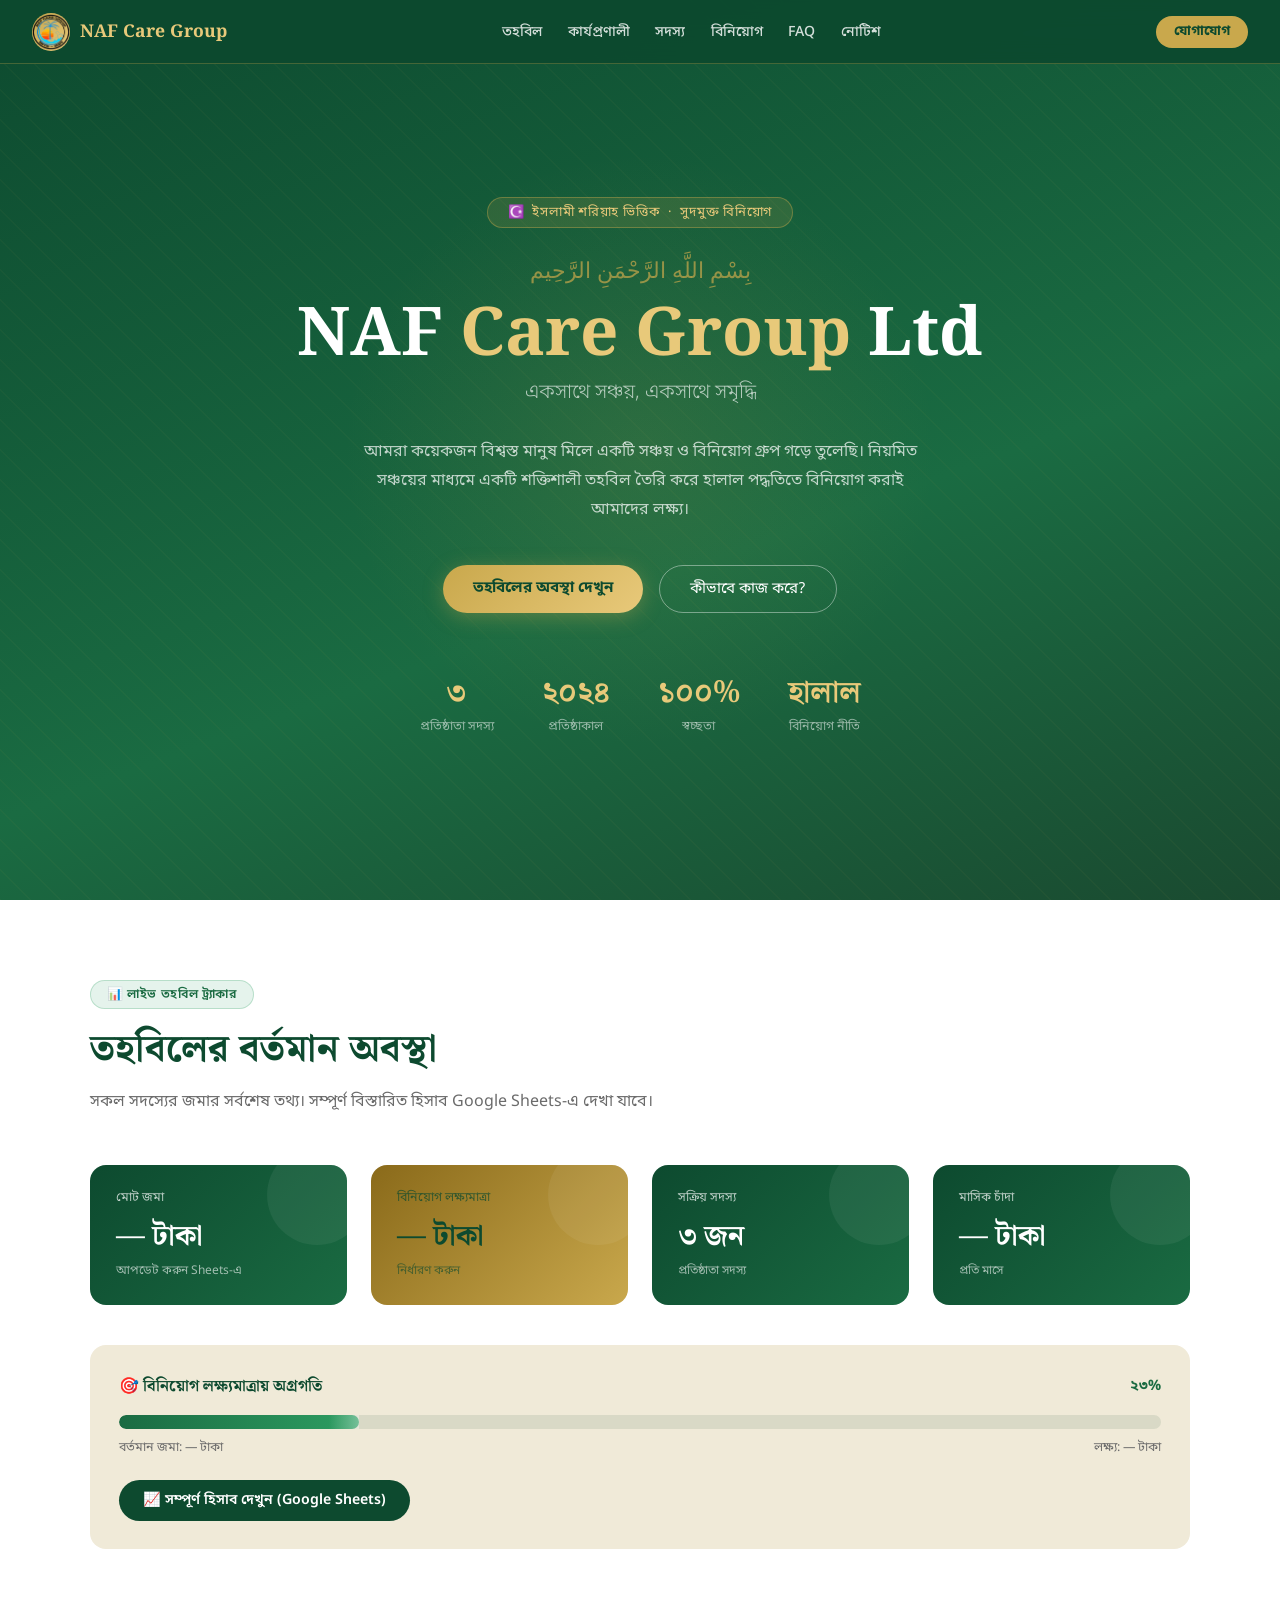
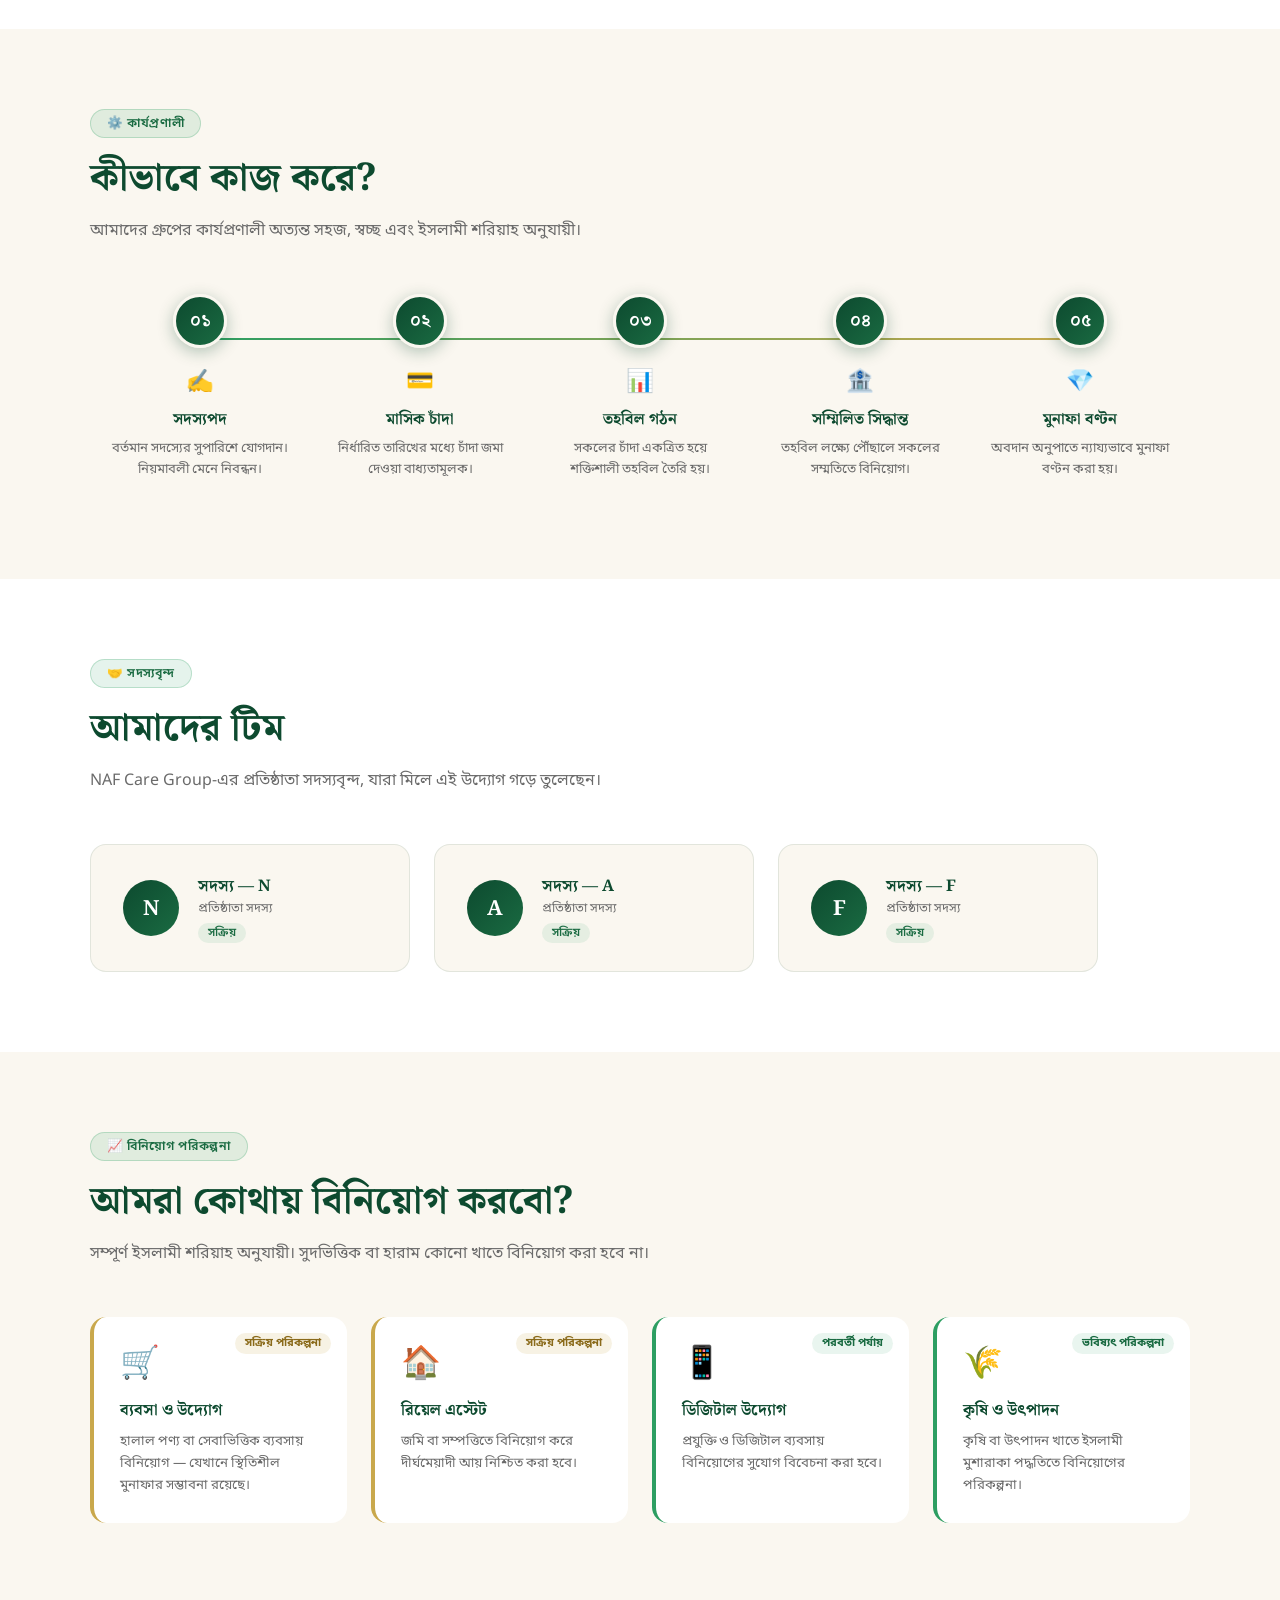
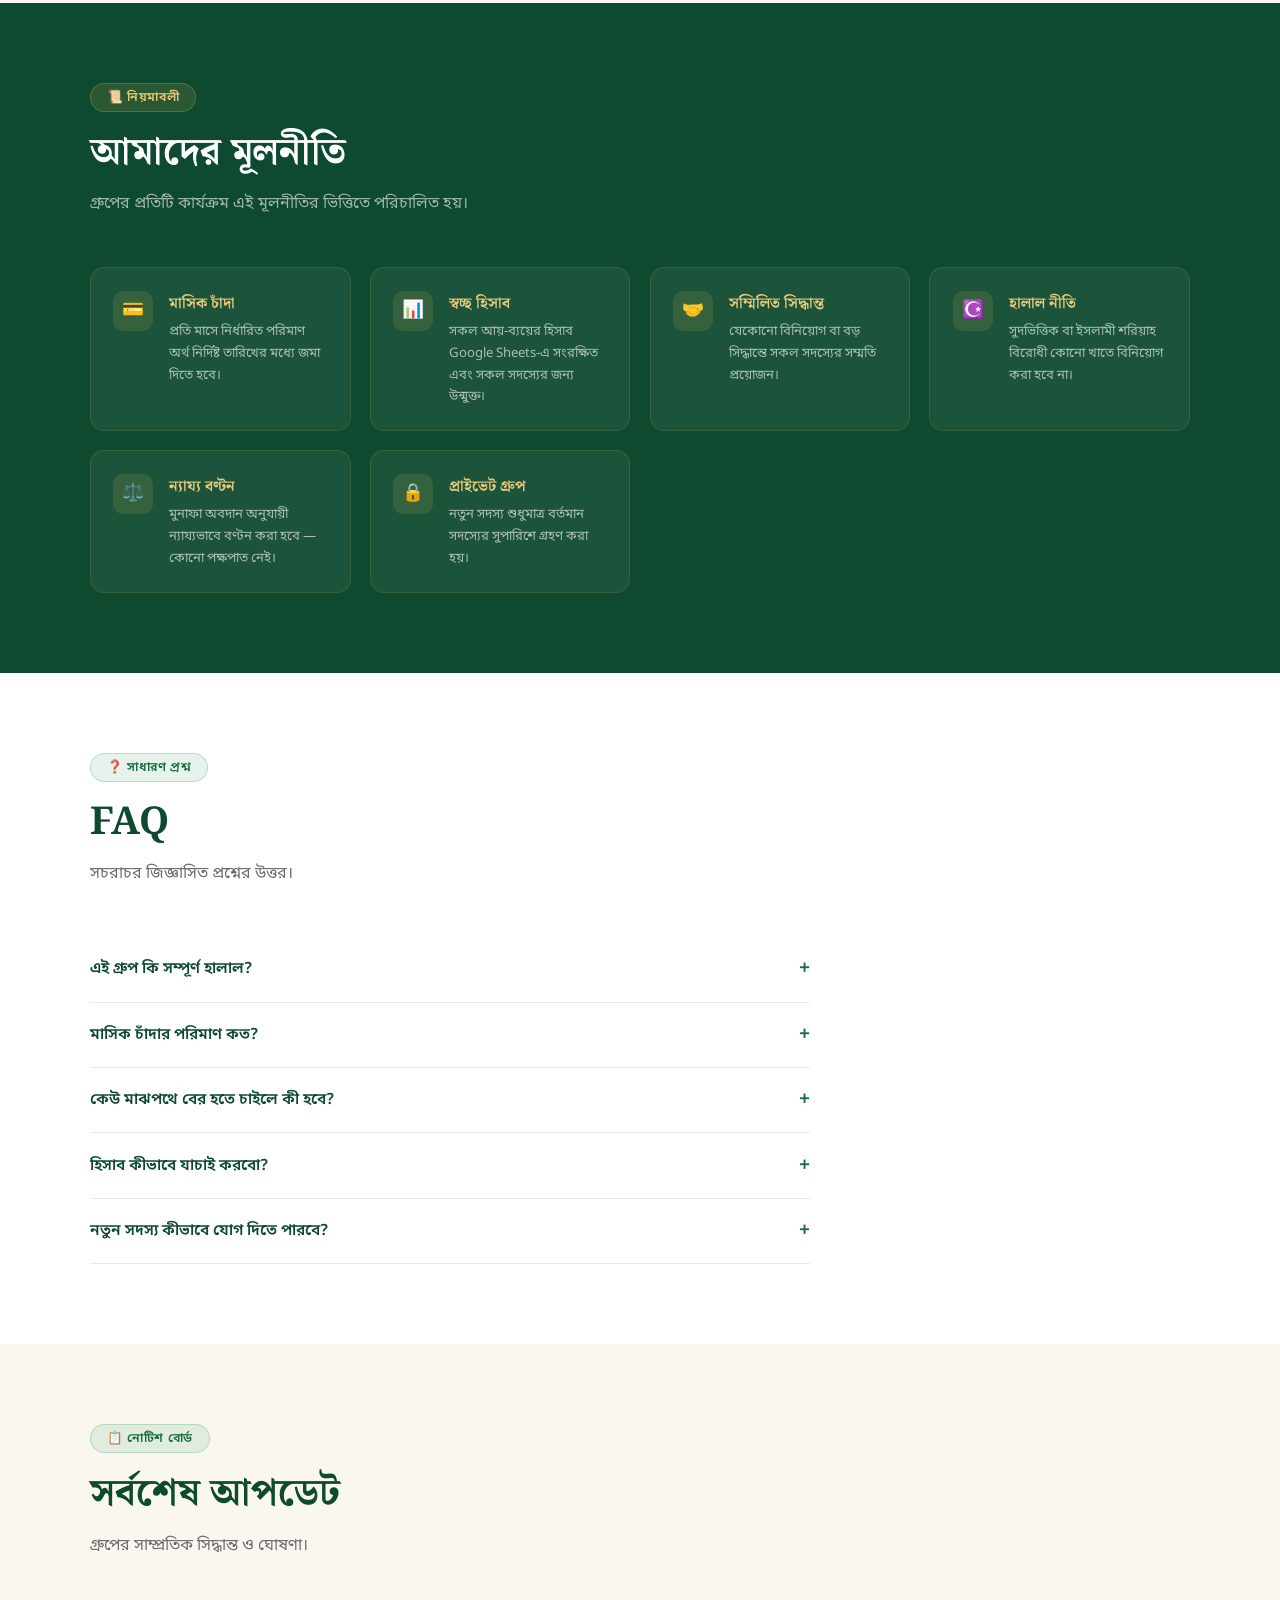
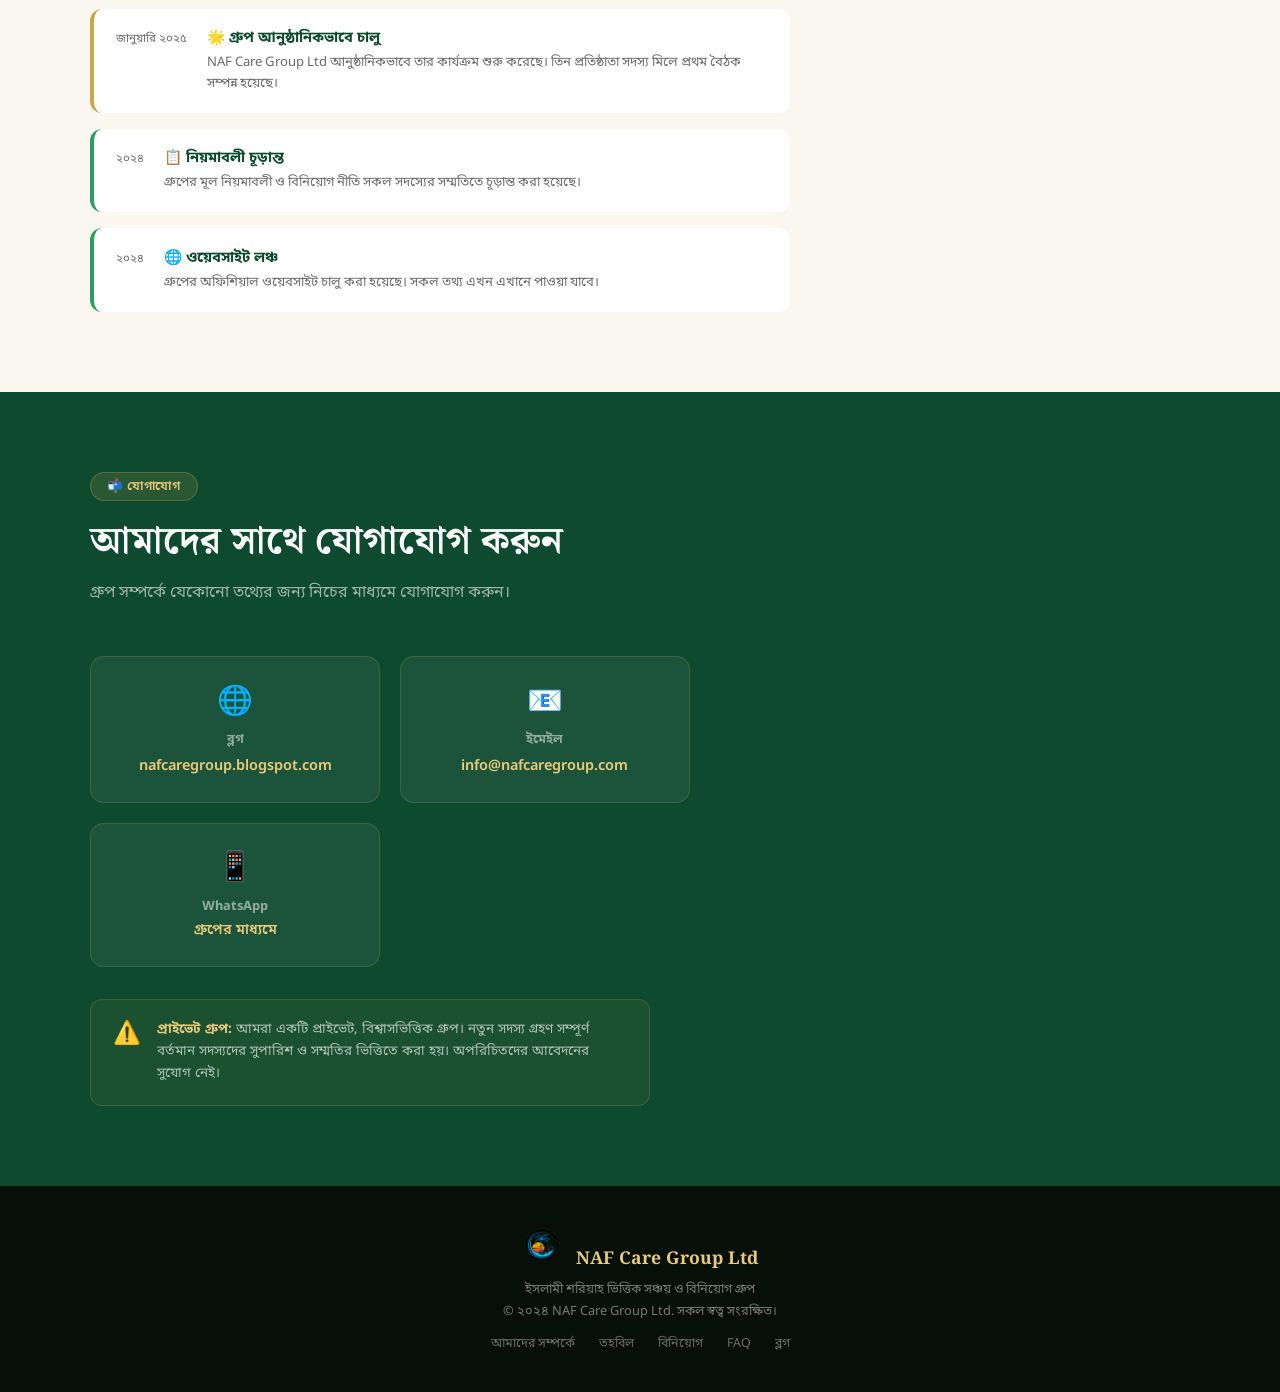
==== index.html @ bf8f4141 "Update index.html" ====
<!DOCTYPE html>
<html lang="bn">
<head>
  <!-- Favicon -->
  <link rel="icon" type="image/png" href="https://nafcare.github.io/nafcare.png">
  <link rel="shortcut icon" href="https://nafcare.github.io/nafcare.png">

  <meta charset="UTF-8" />
  <meta name="viewport" content="width=device-width, initial-scale=1.0"/>
  <title>NAF Care Group Ltd</title>
  <link rel="preconnect" href="https://fonts.googleapis.com">
  <link href="https://fonts.googleapis.com/css2?family=Noto+Serif+Bengali:wght@400;600;700&family=Noto+Sans+Bengali:wght@300;400;500;600&family=Playfair+Display:wght@700;900&display=swap" rel="stylesheet">
  <style>
    :root {
      --green-dark:  #0d4a2f;
      --green-mid:   #1a6b42;
      --green-light: #2d9e62;
      --gold:        #c9a84c;
      --gold-light:  #e8c97a;
      --cream:       #faf7f0;
      --cream-dark:  #f0ead8;
      --text-dark:   #1a1a1a;
      --text-mid:    #3a3a3a;
      --text-soft:   #6b6b6b;
      --white:       #ffffff;
    }

    *, *::before, *::after { box-sizing: border-box; margin: 0; padding: 0; }

    html { scroll-behavior: smooth; }

    body {
      font-family: 'Noto Sans Bengali', sans-serif;
      background: var(--cream);
      color: var(--text-dark);
      overflow-x: hidden;
    }

    /* ── NAV ── */
    nav {
      position: fixed; top: 0; left: 0; right: 0; z-index: 100;
      background: rgba(13, 74, 47, 0.97);
      backdrop-filter: blur(12px);
      border-bottom: 1px solid rgba(201,168,76,0.3);
      padding: 0 2rem;
      display: flex; align-items: center; justify-content: space-between;
      height: 64px;
    }
    .nav-brand {
      display: flex; align-items: center; gap: 10px;
      color: var(--gold-light);
      font-family: 'Noto Serif Bengali', serif;
      font-size: 1.1rem; font-weight: 700;
      text-decoration: none;
    }
    .nav-logo-circle {
      width: 38px; height: 38px; border-radius: 50%;
      background: linear-gradient(135deg, var(--gold), var(--gold-light));
      display: flex; align-items: center; justify-content: center;
      font-size: 1.1rem; color: var(--green-dark); font-weight: 900;
      flex-shrink: 0;
    }
    .nav-links { display: flex; gap: 1.6rem; list-style: none; }
    .nav-links a {
      color: rgba(255,255,255,0.82); text-decoration: none;
      font-size: 0.88rem; font-weight: 500;
      transition: color .2s;
    }
    .nav-links a:hover { color: var(--gold-light); }
    .nav-btn {
      background: var(--gold); color: var(--green-dark);
      padding: 7px 18px; border-radius: 20px;
      font-size: 0.85rem; font-weight: 700;
      text-decoration: none; transition: background .2s;
    }
    .nav-btn:hover { background: var(--gold-light); }
    .hamburger { display: none; flex-direction: column; gap: 5px; cursor: pointer; }
    .hamburger span { display: block; width: 24px; height: 2px; background: var(--gold-light); border-radius: 2px; }

    /* ── HERO ── */
    .hero {
      min-height: 100vh;
      background: linear-gradient(160deg, var(--green-dark) 0%, var(--green-mid) 60%, #1a4a30 100%);
      display: flex; align-items: center; justify-content: center;
      position: relative; overflow: hidden;
      padding: 5rem 2rem 3rem;
    }
    .hero-pattern {
      position: absolute; inset: 0; opacity: 0.04;
      background-image: repeating-linear-gradient(45deg, var(--gold) 0, var(--gold) 1px, transparent 0, transparent 50%);
      background-size: 30px 30px;
    }
    .hero-glow {
      position: absolute; width: 600px; height: 600px; border-radius: 50%;
      background: radial-gradient(circle, rgba(201,168,76,0.12) 0%, transparent 70%);
      top: 50%; left: 50%; transform: translate(-50%, -50%);
    }
    .hero-inner {
      position: relative; text-align: center; max-width: 740px;
    }
    .hero-badge {
      display: inline-block;
      background: rgba(201,168,76,0.15); border: 1px solid rgba(201,168,76,0.4);
      color: var(--gold-light); padding: 6px 20px; border-radius: 30px;
      font-size: 0.82rem; letter-spacing: 0.06em; margin-bottom: 1.6rem;
    }
    .hero-arabic {
      font-family: 'Noto Serif Bengali', serif;
      font-size: clamp(1rem, 3vw, 1.4rem);
      color: rgba(201,168,76,0.7);
      margin-bottom: 0.5rem; direction: rtl;
    }
    .hero-title {
      font-family: 'Noto Serif Bengali', serif;
      font-size: clamp(2.6rem, 7vw, 4.2rem);
      font-weight: 700; line-height: 1.15;
      color: var(--white); margin-bottom: 0.4rem;
    }
    .hero-title span { color: var(--gold-light); }
    .hero-subtitle {
      font-size: clamp(1rem, 2.5vw, 1.25rem);
      color: rgba(255,255,255,0.65); margin-bottom: 2rem;
      font-weight: 300;
    }
    .hero-desc {
      font-size: 1rem; color: rgba(255,255,255,0.72);
      line-height: 1.8; margin-bottom: 2.5rem; max-width: 580px; margin-left: auto; margin-right: auto;
    }
    .hero-btns { display: flex; gap: 1rem; justify-content: center; flex-wrap: wrap; }
    .btn-primary {
      background: linear-gradient(135deg, var(--gold), var(--gold-light));
      color: var(--green-dark); padding: 13px 30px;
      border-radius: 40px; font-size: 0.95rem; font-weight: 700;
      text-decoration: none; transition: transform .2s, box-shadow .2s;
      box-shadow: 0 4px 20px rgba(201,168,76,0.35);
    }
    .btn-primary:hover { transform: translateY(-2px); box-shadow: 0 8px 28px rgba(201,168,76,0.45); }
    .btn-outline {
      border: 1.5px solid rgba(255,255,255,0.4); color: var(--white);
      padding: 13px 30px; border-radius: 40px; font-size: 0.95rem;
      text-decoration: none; transition: border-color .2s, background .2s;
    }
    .btn-outline:hover { border-color: var(--gold-light); background: rgba(201,168,76,0.1); }

    /* Stats row */
    .hero-stats {
      display: flex; justify-content: center; gap: 3rem;
      margin-top: 3.5rem; flex-wrap: wrap;
    }
    .stat { text-align: center; }
    .stat-num {
      font-family: 'Noto Serif Bengali', serif;
      font-size: 1.9rem; font-weight: 700; color: var(--gold-light);
    }
    .stat-label { font-size: 0.78rem; color: rgba(255,255,255,0.55); margin-top: 2px; }

    /* ── SECTIONS ── */
    section { padding: 5rem 2rem; }
    .section-inner { max-width: 1100px; margin: 0 auto; }
    .section-tag {
      display: inline-block; background: rgba(45,158,98,0.12);
      color: var(--green-mid); border: 1px solid rgba(45,158,98,0.25);
      padding: 5px 16px; border-radius: 20px;
      font-size: 0.78rem; font-weight: 600; letter-spacing: 0.05em;
      margin-bottom: 1rem;
    }
    .section-title {
      font-family: 'Noto Serif Bengali', serif;
      font-size: clamp(1.7rem, 4vw, 2.4rem); font-weight: 700;
      color: var(--green-dark); line-height: 1.3; margin-bottom: 0.8rem;
    }
    .section-desc { color: var(--text-soft); line-height: 1.8; max-width: 600px; margin-bottom: 3rem; }

    /* ── FUND DASHBOARD ── */
    #dashboard { background: var(--white); }
    .dash-grid { display: grid; grid-template-columns: repeat(auto-fit, minmax(200px, 1fr)); gap: 1.5rem; margin-bottom: 2.5rem; }
    .dash-card {
      background: linear-gradient(135deg, var(--green-dark), var(--green-mid));
      border-radius: 16px; padding: 1.6rem;
      color: var(--white); position: relative; overflow: hidden;
    }
    .dash-card::after {
      content: ''; position: absolute; right: -20px; top: -20px;
      width: 100px; height: 100px; border-radius: 50%;
      background: rgba(255,255,255,0.06);
    }
    .dash-card.gold-card {
      background: linear-gradient(135deg, #8a6a1a, var(--gold));
      color: var(--green-dark);
    }
    .dash-card-label { font-size: 0.78rem; opacity: 0.72; margin-bottom: 0.5rem; }
    .dash-card-value { font-family: 'Noto Serif Bengali', serif; font-size: 1.8rem; font-weight: 700; }
    .dash-card-sub { font-size: 0.75rem; opacity: 0.6; margin-top: 4px; }

    /* Progress bar */
    .progress-section {
      background: var(--cream-dark); border-radius: 16px; padding: 1.8rem;
    }
    .progress-header { display: flex; justify-content: space-between; align-items: center; margin-bottom: 1rem; }
    .progress-title { font-family: 'Noto Serif Bengali', serif; font-size: 1rem; font-weight: 700; color: var(--green-dark); }
    .progress-pct { font-size: 0.9rem; font-weight: 700; color: var(--green-mid); }
    .progress-bar-bg { height: 14px; background: rgba(13,74,47,0.1); border-radius: 8px; overflow: hidden; }
    .progress-bar-fill {
      height: 100%; width: 23%;
      background: linear-gradient(90deg, var(--green-mid), var(--green-light));
      border-radius: 8px; position: relative;
      transition: width 1.5s ease;
    }
    .progress-bar-fill::after {
      content: ''; position: absolute; top: 0; right: 0;
      width: 30px; height: 100%;
      background: linear-gradient(90deg, transparent, rgba(255,255,255,0.35));
      animation: shimmer 2s infinite;
    }
    @keyframes shimmer { 0%,100%{opacity:0} 50%{opacity:1} }
    .progress-meta { display: flex; justify-content: space-between; margin-top: 0.7rem; font-size: 0.78rem; color: var(--text-soft); }
    .sheets-link {
      display: inline-flex; align-items: center; gap: 8px;
      margin-top: 1.5rem;
      background: var(--green-dark); color: var(--white);
      padding: 11px 24px; border-radius: 30px; text-decoration: none;
      font-size: 0.88rem; font-weight: 600;
      transition: background .2s;
    }
    .sheets-link:hover { background: var(--green-mid); }

    /* ── HOW IT WORKS ── */
    #how { background: var(--cream); }
    .steps { display: grid; grid-template-columns: repeat(auto-fit, minmax(200px, 1fr)); gap: 0; position: relative; }
    .steps::before {
      content: ''; position: absolute;
      top: 44px; left: 10%; right: 10%; height: 2px;
      background: linear-gradient(90deg, var(--green-light), var(--gold));
      z-index: 0;
    }
    .step {
      position: relative; z-index: 1;
      text-align: center; padding: 0 1.2rem 1.2rem;
    }
    .step-num {
      width: 54px; height: 54px; border-radius: 50%;
      background: linear-gradient(135deg, var(--green-dark), var(--green-mid));
      color: var(--white); font-family: 'Noto Serif Bengali', serif;
      font-size: 1.1rem; font-weight: 700;
      display: flex; align-items: center; justify-content: center;
      margin: 0 auto 1.2rem; border: 3px solid var(--cream);
      box-shadow: 0 4px 16px rgba(13,74,47,0.3);
    }
    .step-icon { font-size: 1.4rem; margin-bottom: 0.6rem; }
    .step h4 { font-family: 'Noto Serif Bengali', serif; font-size: 0.98rem; font-weight: 700; color: var(--green-dark); margin-bottom: 0.4rem; }
    .step p { font-size: 0.82rem; color: var(--text-soft); line-height: 1.6; }

    /* ── MEMBERS ── */
    #members { background: var(--white); }
    .members-grid { display: flex; gap: 1.5rem; flex-wrap: wrap; }
    .member-card {
      background: var(--cream); border: 1px solid rgba(13,74,47,0.1);
      border-radius: 16px; padding: 1.8rem 2rem;
      display: flex; align-items: center; gap: 1.2rem;
      flex: 1 1 240px; max-width: 320px;
      transition: box-shadow .2s, transform .2s;
    }
    .member-card:hover { box-shadow: 0 8px 24px rgba(13,74,47,0.1); transform: translateY(-3px); }
    .member-avatar {
      width: 56px; height: 56px; border-radius: 50%;
      background: linear-gradient(135deg, var(--green-dark), var(--green-mid));
      color: var(--white); font-family: 'Noto Serif Bengali', serif;
      font-size: 1.3rem; font-weight: 700;
      display: flex; align-items: center; justify-content: center;
      flex-shrink: 0;
    }
    .member-info h4 { font-family: 'Noto Serif Bengali', serif; font-size: 1rem; font-weight: 700; color: var(--green-dark); }
    .member-role { font-size: 0.78rem; color: var(--text-soft); margin-top: 2px; }
    .member-badge {
      display: inline-block; margin-top: 6px;
      background: rgba(45,158,98,0.1); color: var(--green-mid);
      padding: 2px 10px; border-radius: 12px; font-size: 0.72rem; font-weight: 600;
    }

    /* ── INVESTMENT ── */
    #investment { background: var(--cream); }
    .inv-grid { display: grid; grid-template-columns: repeat(auto-fit, minmax(240px, 1fr)); gap: 1.5rem; }
    .inv-card {
      background: var(--white); border-radius: 16px;
      border-left: 4px solid var(--green-light);
      padding: 1.6rem; position: relative; overflow: hidden;
      transition: transform .2s, box-shadow .2s;
    }
    .inv-card:hover { transform: translateY(-4px); box-shadow: 0 10px 30px rgba(13,74,47,0.12); }
    .inv-card.active { border-left-color: var(--gold); }
    .inv-status {
      position: absolute; top: 1rem; right: 1rem;
      font-size: 0.7rem; font-weight: 700; padding: 3px 10px; border-radius: 12px;
    }
    .status-active { background: rgba(201,168,76,0.15); color: #8a6a1a; }
    .status-planned { background: rgba(45,158,98,0.1); color: var(--green-mid); }
    .inv-icon { font-size: 2rem; margin-bottom: 0.8rem; }
    .inv-card h4 { font-family: 'Noto Serif Bengali', serif; font-size: 1rem; font-weight: 700; color: var(--green-dark); margin-bottom: 0.5rem; }
    .inv-card p { font-size: 0.83rem; color: var(--text-soft); line-height: 1.65; }

    /* ── RULES ── */
    #rules { background: var(--green-dark); }
    #rules .section-tag { background: rgba(201,168,76,0.15); color: var(--gold-light); border-color: rgba(201,168,76,0.3); }
    #rules .section-title { color: var(--white); }
    #rules .section-desc { color: rgba(255,255,255,0.6); }
    .rules-grid { display: grid; grid-template-columns: repeat(auto-fit, minmax(260px, 1fr)); gap: 1.2rem; }
    .rule-card {
      background: rgba(255,255,255,0.06); border: 1px solid rgba(201,168,76,0.15);
      border-radius: 14px; padding: 1.4rem;
      display: flex; gap: 1rem; align-items: flex-start;
    }
    .rule-icon {
      width: 40px; height: 40px; border-radius: 10px; flex-shrink: 0;
      background: rgba(201,168,76,0.15);
      display: flex; align-items: center; justify-content: center; font-size: 1.1rem;
    }
    .rule-card h4 { font-family: 'Noto Serif Bengali', serif; font-size: 0.95rem; font-weight: 700; color: var(--gold-light); margin-bottom: 0.35rem; }
    .rule-card p { font-size: 0.82rem; color: rgba(255,255,255,0.62); line-height: 1.65; }

    /* ── FAQ ── */
    #faq { background: var(--white); }
    .faq-list { max-width: 720px; }
    .faq-item { border-bottom: 1px solid rgba(13,74,47,0.1); }
    .faq-q {
      width: 100%; text-align: left; background: none; border: none;
      padding: 1.2rem 0; cursor: pointer;
      display: flex; justify-content: space-between; align-items: center;
      font-family: 'Noto Sans Bengali', sans-serif;
      font-size: 0.97rem; font-weight: 600; color: var(--green-dark);
    }
    .faq-q span { font-size: 1.2rem; color: var(--green-mid); transition: transform .3s; }
    .faq-q.open span { transform: rotate(45deg); }
    .faq-a { max-height: 0; overflow: hidden; transition: max-height .35s ease; }
    .faq-a p { padding-bottom: 1.2rem; font-size: 0.88rem; color: var(--text-soft); line-height: 1.75; }

    /* ── NOTICE BOARD ── */
    #notice { background: var(--cream); }
    .notice-list { display: flex; flex-direction: column; gap: 1rem; max-width: 700px; }
    .notice-item {
      background: var(--white); border-radius: 12px;
      border-left: 4px solid var(--green-light);
      padding: 1.2rem 1.4rem;
      display: flex; gap: 1.2rem; align-items: flex-start;
    }
    .notice-item.important { border-left-color: var(--gold); }
    .notice-date { font-size: 0.72rem; color: var(--text-soft); white-space: nowrap; padding-top: 3px; }
    .notice-content h4 { font-size: 0.92rem; font-weight: 700; color: var(--green-dark); margin-bottom: 0.25rem; }
    .notice-content p { font-size: 0.82rem; color: var(--text-soft); line-height: 1.6; }

    /* ── CONTACT ── */
    #contact { background: var(--green-dark); }
    #contact .section-tag { background: rgba(201,168,76,0.15); color: var(--gold-light); border-color: rgba(201,168,76,0.3); }
    #contact .section-title { color: var(--white); }
    #contact .section-desc { color: rgba(255,255,255,0.6); }
    .contact-grid { display: grid; grid-template-columns: repeat(auto-fit, minmax(200px, 1fr)); gap: 1.2rem; max-width: 600px; }
    .contact-card {
      background: rgba(255,255,255,0.06); border: 1px solid rgba(201,168,76,0.2);
      border-radius: 14px; padding: 1.6rem; text-align: center;
    }
    .contact-card-icon { font-size: 1.8rem; margin-bottom: 0.6rem; }
    .contact-card h4 { font-size: 0.8rem; color: rgba(255,255,255,0.5); margin-bottom: 0.4rem; }
    .contact-card a, .contact-card p {
      font-size: 0.9rem; font-weight: 600; color: var(--gold-light);
      text-decoration: none;
    }
    .contact-card a:hover { text-decoration: underline; }
    .private-note {
      margin-top: 2rem; display: flex; align-items: flex-start; gap: 1rem;
      background: rgba(201,168,76,0.08); border: 1px solid rgba(201,168,76,0.2);
      border-radius: 12px; padding: 1.2rem 1.4rem; max-width: 560px;
    }
    .private-note p { font-size: 0.84rem; color: rgba(255,255,255,0.65); line-height: 1.65; }
    .private-note strong { color: var(--gold-light); }

    /* ── FOOTER ── */
    footer {
      background: #070f09; color: rgba(255,255,255,0.45);
      padding: 2.5rem 2rem; text-align: center;
    }
    .footer-logo {
      font-family: 'Noto Serif Bengali', serif;
      font-size: 1.1rem; font-weight: 700; color: var(--gold-light);
      margin-bottom: 0.5rem;
    }
    footer p { font-size: 0.8rem; margin-bottom: 0.3rem; }
    .footer-links { display: flex; justify-content: center; gap: 1.5rem; flex-wrap: wrap; margin-top: 1rem; }
    .footer-links a { color: rgba(255,255,255,0.4); text-decoration: none; font-size: 0.78rem; transition: color .2s; }
    .footer-links a:hover { color: var(--gold-light); }

    /* ── MOBILE ── */
    @media (max-width: 768px) {
      .nav-links, .nav-btn { display: none; }
      .hamburger { display: flex; }
      .steps::before { display: none; }
      .steps { gap: 1rem; }
      .hero-stats { gap: 1.5rem; }
    }
    @media (max-width: 500px) {
      .hero-title { font-size: 2.2rem; }
      .dash-grid { grid-template-columns: 1fr 1fr; }
    }

    /* Scroll animations */
    .reveal { opacity: 0; transform: translateY(24px); transition: opacity .6s ease, transform .6s ease; }
    .reveal.visible { opacity: 1; transform: none; }
  </style>
</head>
<body>

<!-- NAV -->
<nav>
  <a href="#" class="nav-brand">
    <div class="nav-logo-circle"><img src="https://nafcare.github.io/nafcare.png" width="38px" height="38px"></div>
    NAF Care Group
  </a>
  <ul class="nav-links">
    <li><a href="#dashboard">তহবিল</a></li>
    <li><a href="#how">কার্যপ্রণালী</a></li>
    <li><a href="#members">সদস্য</a></li>
    <li><a href="#investment">বিনিয়োগ</a></li>
    <li><a href="#faq">FAQ</a></li>
    <li><a href="#notice">নোটিশ</a></li>
  </ul>
  <a href="#contact" class="nav-btn">যোগাযোগ</a>
  <div class="hamburger" onclick="toggleMenu()">
    <span></span><span></span><span></span>
  </div>
</nav>

<!-- HERO -->
<section class="hero">
  <div class="hero-pattern"></div>
  <div class="hero-glow"></div>
  <div class="hero-inner">
    <div class="hero-badge">☪️ &nbsp;ইসলামী শরিয়াহ ভিত্তিক &nbsp;·&nbsp; সুদমুক্ত বিনিয়োগ</div>
    <div class="hero-arabic">بِسْمِ اللَّهِ الرَّحْمَنِ الرَّحِيم</div>
    <h1 class="hero-title">NAF <span>Care Group</span> Ltd</h1>
    <p class="hero-subtitle">একসাথে সঞ্চয়, একসাথে সমৃদ্ধি</p>
    <p class="hero-desc">আমরা কয়েকজন বিশ্বস্ত মানুষ মিলে একটি সঞ্চয় ও বিনিয়োগ গ্রুপ গড়ে তুলেছি। নিয়মিত সঞ্চয়ের মাধ্যমে একটি শক্তিশালী তহবিল তৈরি করে হালাল পদ্ধতিতে বিনিয়োগ করাই আমাদের লক্ষ্য।</p>
    <div class="hero-btns">
      <a href="#dashboard" class="btn-primary">তহবিলের অবস্থা দেখুন</a>
      <a href="#how" class="btn-outline">কীভাবে কাজ করে?</a>
    </div>
    <div class="hero-stats">
      <div class="stat"><div class="stat-num">৩</div><div class="stat-label">প্রতিষ্ঠাতা সদস্য</div></div>
      <div class="stat"><div class="stat-num">২০২৪</div><div class="stat-label">প্রতিষ্ঠাকাল</div></div>
      <div class="stat"><div class="stat-num">১০০%</div><div class="stat-label">স্বচ্ছতা</div></div>
      <div class="stat"><div class="stat-num">হালাল</div><div class="stat-label">বিনিয়োগ নীতি</div></div>
    </div>
  </div>
</section>

<!-- DASHBOARD -->
<section id="dashboard">
  <div class="section-inner">
    <div class="reveal">
      <span class="section-tag">📊 লাইভ তহবিল ট্র্যাকার</span>
      <h2 class="section-title">তহবিলের বর্তমান অবস্থা</h2>
      <p class="section-desc">সকল সদস্যের জমার সর্বশেষ তথ্য। সম্পূর্ণ বিস্তারিত হিসাব Google Sheets-এ দেখা যাবে।</p>
    </div>
    <div class="dash-grid reveal">
      <div class="dash-card">
        <div class="dash-card-label">মোট জমা</div>
        <div class="dash-card-value">— টাকা</div>
        <div class="dash-card-sub">আপডেট করুন Sheets-এ</div>
      </div>
      <div class="dash-card gold-card">
        <div class="dash-card-label">বিনিয়োগ লক্ষ্যমাত্রা</div>
        <div class="dash-card-value">— টাকা</div>
        <div class="dash-card-sub">নির্ধারণ করুন</div>
      </div>
      <div class="dash-card">
        <div class="dash-card-label">সক্রিয় সদস্য</div>
        <div class="dash-card-value">৩ জন</div>
        <div class="dash-card-sub">প্রতিষ্ঠাতা সদস্য</div>
      </div>
      <div class="dash-card">
        <div class="dash-card-label">মাসিক চাঁদা</div>
        <div class="dash-card-value">— টাকা</div>
        <div class="dash-card-sub">প্রতি মাসে</div>
      </div>
    </div>
    <div class="progress-section reveal">
      <div class="progress-header">
        <span class="progress-title">🎯 বিনিয়োগ লক্ষ্যমাত্রায় অগ্রগতি</span>
        <span class="progress-pct">২৩%</span>
      </div>
      <div class="progress-bar-bg">
        <div class="progress-bar-fill" id="progressBar"></div>
      </div>
      <div class="progress-meta">
        <span>বর্তমান জমা: — টাকা</span>
        <span>লক্ষ্য: — টাকা</span>
      </div>
      <a href="https://docs.google.com/spreadsheets/d/16-Xz1LpS_CXWB3LGM-rXt3yiyfjl3ief3L2V2D6Mdtk/edit?usp=drivesdk" target="_blank" class="sheets-link">
        📈 সম্পূর্ণ হিসাব দেখুন (Google Sheets)
      </a>
    </div>
  </div>
</section>

<!-- HOW IT WORKS -->
<section id="how">
  <div class="section-inner">
    <div class="reveal">
      <span class="section-tag">⚙️ কার্যপ্রণালী</span>
      <h2 class="section-title">কীভাবে কাজ করে?</h2>
      <p class="section-desc">আমাদের গ্রুপের কার্যপ্রণালী অত্যন্ত সহজ, স্বচ্ছ এবং ইসলামী শরিয়াহ অনুযায়ী।</p>
    </div>
    <div class="steps reveal">
      <div class="step">
        <div class="step-num">০১</div>
        <div class="step-icon">✍️</div>
        <h4>সদস্যপদ</h4>
        <p>বর্তমান সদস্যের সুপারিশে যোগদান। নিয়মাবলী মেনে নিবন্ধন।</p>
      </div>
      <div class="step">
        <div class="step-num">০২</div>
        <div class="step-icon">💳</div>
        <h4>মাসিক চাঁদা</h4>
        <p>নির্ধারিত তারিখের মধ্যে চাঁদা জমা দেওয়া বাধ্যতামূলক।</p>
      </div>
      <div class="step">
        <div class="step-num">০৩</div>
        <div class="step-icon">📊</div>
        <h4>তহবিল গঠন</h4>
        <p>সকলের চাঁদা একত্রিত হয়ে শক্তিশালী তহবিল তৈরি হয়।</p>
      </div>
      <div class="step">
        <div class="step-num">০৪</div>
        <div class="step-icon">🏦</div>
        <h4>সম্মিলিত সিদ্ধান্ত</h4>
        <p>তহবিল লক্ষ্যে পৌঁছালে সকলের সম্মতিতে বিনিয়োগ।</p>
      </div>
      <div class="step">
        <div class="step-num">০৫</div>
        <div class="step-icon">💎</div>
        <h4>মুনাফা বণ্টন</h4>
        <p>অবদান অনুপাতে ন্যায্যভাবে মুনাফা বণ্টন করা হয়।</p>
      </div>
    </div>
  </div>
</section>

<!-- MEMBERS -->
<section id="members">
  <div class="section-inner">
    <div class="reveal">
      <span class="section-tag">🤝 সদস্যবৃন্দ</span>
      <h2 class="section-title">আমাদের টিম</h2>
      <p class="section-desc">NAF Care Group-এর প্রতিষ্ঠাতা সদস্যবৃন্দ, যারা মিলে এই উদ্যোগ গড়ে তুলেছেন।</p>
    </div>
    <div class="members-grid reveal">
      <div class="member-card">
        <div class="member-avatar">N</div>
        <div class="member-info">
          <h4>সদস্য — N</h4>
          <div class="member-role">প্রতিষ্ঠাতা সদস্য</div>
          <span class="member-badge">সক্রিয়</span>
        </div>
      </div>
      <div class="member-card">
        <div class="member-avatar">A</div>
        <div class="member-info">
          <h4>সদস্য — A</h4>
          <div class="member-role">প্রতিষ্ঠাতা সদস্য</div>
          <span class="member-badge">সক্রিয়</span>
        </div>
      </div>
      <div class="member-card">
        <div class="member-avatar">F</div>
        <div class="member-info">
          <h4>সদস্য — F</h4>
          <div class="member-role">প্রতিষ্ঠাতা সদস্য</div>
          <span class="member-badge">সক্রিয়</span>
        </div>
      </div>
    </div>
  </div>
</section>

<!-- INVESTMENT -->
<section id="investment">
  <div class="section-inner">
    <div class="reveal">
      <span class="section-tag">📈 বিনিয়োগ পরিকল্পনা</span>
      <h2 class="section-title">আমরা কোথায় বিনিয়োগ করবো?</h2>
      <p class="section-desc">সম্পূর্ণ ইসলামী শরিয়াহ অনুযায়ী। সুদভিত্তিক বা হারাম কোনো খাতে বিনিয়োগ করা হবে না।</p>
    </div>
    <div class="inv-grid reveal">
      <div class="inv-card active">
        <span class="inv-status status-active">সক্রিয় পরিকল্পনা</span>
        <div class="inv-icon">🛒</div>
        <h4>ব্যবসা ও উদ্যোগ</h4>
        <p>হালাল পণ্য বা সেবাভিত্তিক ব্যবসায় বিনিয়োগ — যেখানে স্থিতিশীল মুনাফার সম্ভাবনা রয়েছে।</p>
      </div>
      <div class="inv-card active">
        <span class="inv-status status-active">সক্রিয় পরিকল্পনা</span>
        <div class="inv-icon">🏠</div>
        <h4>রিয়েল এস্টেট</h4>
        <p>জমি বা সম্পত্তিতে বিনিয়োগ করে দীর্ঘমেয়াদী আয় নিশ্চিত করা হবে।</p>
      </div>
      <div class="inv-card">
        <span class="inv-status status-planned">পরবর্তী পর্যায়</span>
        <div class="inv-icon">📱</div>
        <h4>ডিজিটাল উদ্যোগ</h4>
        <p>প্রযুক্তি ও ডিজিটাল ব্যবসায় বিনিয়োগের সুযোগ বিবেচনা করা হবে।</p>
      </div>
      <div class="inv-card">
        <span class="inv-status status-planned">ভবিষ্যৎ পরিকল্পনা</span>
        <div class="inv-icon">🌾</div>
        <h4>কৃষি ও উৎপাদন</h4>
        <p>কৃষি বা উৎপাদন খাতে ইসলামী মুশারাকা পদ্ধতিতে বিনিয়োগের পরিকল্পনা।</p>
      </div>
    </div>
  </div>
</section>

<!-- RULES -->
<section id="rules">
  <div class="section-inner">
    <div class="reveal">
      <span class="section-tag">📜 নিয়মাবলী</span>
      <h2 class="section-title">আমাদের মূলনীতি</h2>
      <p class="section-desc">গ্রুপের প্রতিটি কার্যক্রম এই মূলনীতির ভিত্তিতে পরিচালিত হয়।</p>
    </div>
    <div class="rules-grid reveal">
      <div class="rule-card">
        <div class="rule-icon">💳</div>
        <div>
          <h4>মাসিক চাঁদা</h4>
          <p>প্রতি মাসে নির্ধারিত পরিমাণ অর্থ নির্দিষ্ট তারিখের মধ্যে জমা দিতে হবে।</p>
        </div>
      </div>
      <div class="rule-card">
        <div class="rule-icon">📊</div>
        <div>
          <h4>স্বচ্ছ হিসাব</h4>
          <p>সকল আয়-ব্যয়ের হিসাব Google Sheets-এ সংরক্ষিত এবং সকল সদস্যের জন্য উন্মুক্ত।</p>
        </div>
      </div>
      <div class="rule-card">
        <div class="rule-icon">🤝</div>
        <div>
          <h4>সম্মিলিত সিদ্ধান্ত</h4>
          <p>যেকোনো বিনিয়োগ বা বড় সিদ্ধান্তে সকল সদস্যের সম্মতি প্রয়োজন।</p>
        </div>
      </div>
      <div class="rule-card">
        <div class="rule-icon">☪️</div>
        <div>
          <h4>হালাল নীতি</h4>
          <p>সুদভিত্তিক বা ইসলামী শরিয়াহ বিরোধী কোনো খাতে বিনিয়োগ করা হবে না।</p>
        </div>
      </div>
      <div class="rule-card">
        <div class="rule-icon">⚖️</div>
        <div>
          <h4>ন্যায্য বণ্টন</h4>
          <p>মুনাফা অবদান অনুযায়ী ন্যায্যভাবে বণ্টন করা হবে — কোনো পক্ষপাত নেই।</p>
        </div>
      </div>
      <div class="rule-card">
        <div class="rule-icon">🔒</div>
        <div>
          <h4>প্রাইভেট গ্রুপ</h4>
          <p>নতুন সদস্য শুধুমাত্র বর্তমান সদস্যের সুপারিশে গ্রহণ করা হয়।</p>
        </div>
      </div>
    </div>
  </div>
</section>

<!-- FAQ -->
<section id="faq">
  <div class="section-inner">
    <div class="reveal">
      <span class="section-tag">❓ সাধারণ প্রশ্ন</span>
      <h2 class="section-title">FAQ</h2>
      <p class="section-desc">সচরাচর জিজ্ঞাসিত প্রশ্নের উত্তর।</p>
    </div>
    <div class="faq-list reveal">
      <div class="faq-item">
        <button class="faq-q" onclick="toggleFaq(this)">
          এই গ্রুপ কি সম্পূর্ণ হালাল? <span>+</span>
        </button>
        <div class="faq-a"><p>হ্যাঁ। আমাদের গ্রুপ ইসলামী শরিয়াহ ভিত্তিক মুশারাকা (অংশীদারিত্ব) পদ্ধতিতে পরিচালিত। কোনো সুদভিত্তিক লেনদেন বা হারাম খাতে বিনিয়োগ করা হয় না।</p></div>
      </div>
      <div class="faq-item">
        <button class="faq-q" onclick="toggleFaq(this)">
          মাসিক চাঁদার পরিমাণ কত? <span>+</span>
        </button>
        <div class="faq-a"><p>মাসিক চাঁদার পরিমাণ সদস্যদের সম্মিলিত সিদ্ধান্তে নির্ধারিত হয়। বিস্তারিত জানতে আমাদের সাথে যোগাযোগ করুন।</p></div>
      </div>
      <div class="faq-item">
        <button class="faq-q" onclick="toggleFaq(this)">
          কেউ মাঝপথে বের হতে চাইলে কী হবে? <span>+</span>
        </button>
        <div class="faq-a"><p>গ্রুপের নিয়মাবলী অনুযায়ী, বের হওয়ার ক্ষেত্রে নির্দিষ্ট প্রক্রিয়া রয়েছে যা সকল সদস্যের সম্মতিতে তৈরি করা হয়েছে। কেউ বের হলে তার জমা অর্থ ফেরত দেওয়া হবে।</p></div>
      </div>
      <div class="faq-item">
        <button class="faq-q" onclick="toggleFaq(this)">
          হিসাব কীভাবে যাচাই করবো? <span>+</span>
        </button>
        <div class="faq-a"><p>সকল সদস্য Google Sheets-এর মাধ্যমে রিয়েল-টাইমে হিসাব দেখতে পারবেন। লিঙ্কটি শুধুমাত্র সদস্যদের জন্য প্রদান করা হয়।</p></div>
      </div>
      <div class="faq-item">
        <button class="faq-q" onclick="toggleFaq(this)">
          নতুন সদস্য কীভাবে যোগ দিতে পারবে? <span>+</span>
        </button>
        <div class="faq-a"><p>আমরা একটি প্রাইভেট গ্রুপ। নতুন সদস্য শুধুমাত্র বর্তমান সদস্যের সুপারিশ ও সকলের অনুমোদনের ভিত্তিতে গ্রহণ করা হয়।</p></div>
      </div>
    </div>
  </div>
</section>

<!-- NOTICE BOARD -->
<section id="notice">
  <div class="section-inner">
    <div class="reveal">
      <span class="section-tag">📋 নোটিশ বোর্ড</span>
      <h2 class="section-title">সর্বশেষ আপডেট</h2>
      <p class="section-desc">গ্রুপের সাম্প্রতিক সিদ্ধান্ত ও ঘোষণা।</p>
    </div>
    <div class="notice-list reveal">
      <div class="notice-item important">
        <div class="notice-date">জানুয়ারি ২০২৫</div>
        <div class="notice-content">
          <h4>🌟 গ্রুপ আনুষ্ঠানিকভাবে চালু</h4>
          <p>NAF Care Group Ltd আনুষ্ঠানিকভাবে তার কার্যক্রম শুরু করেছে। তিন প্রতিষ্ঠাতা সদস্য মিলে প্রথম বৈঠক সম্পন্ন হয়েছে।</p>
        </div>
      </div>
      <div class="notice-item">
        <div class="notice-date">২০২৪</div>
        <div class="notice-content">
          <h4>📋 নিয়মাবলী চূড়ান্ত</h4>
          <p>গ্রুপের মূল নিয়মাবলী ও বিনিয়োগ নীতি সকল সদস্যের সম্মতিতে চূড়ান্ত করা হয়েছে।</p>
        </div>
      </div>
      <div class="notice-item">
        <div class="notice-date">২০২৪</div>
        <div class="notice-content">
          <h4>🌐 ওয়েবসাইট লঞ্চ</h4>
          <p>গ্রুপের অফিশিয়াল ওয়েবসাইট চালু করা হয়েছে। সকল তথ্য এখন এখানে পাওয়া যাবে।</p>
        </div>
      </div>
    </div>
  </div>
</section>

<!-- CONTACT -->
<section id="contact">
  <div class="section-inner">
    <div class="reveal">
      <span class="section-tag">📬 যোগাযোগ</span>
      <h2 class="section-title">আমাদের সাথে যোগাযোগ করুন</h2>
      <p class="section-desc">গ্রুপ সম্পর্কে যেকোনো তথ্যের জন্য নিচের মাধ্যমে যোগাযোগ করুন।</p>
    </div>
    <div class="contact-grid reveal">
      <div class="contact-card">
        <div class="contact-card-icon">🌐</div>
        <h4>ব্লগ</h4>
        <a href="https://nafcaregroup.blogspot.com" target="_blank">nafcaregroup.blogspot.com</a>
      </div>
      <div class="contact-card">
        <div class="contact-card-icon">📧</div>
        <h4>ইমেইল</h4>
        <a href="mailto:info@nafcaregroup.com">info@nafcaregroup.com</a>
      </div>
      <div class="contact-card">
        <div class="contact-card-icon">📱</div>
        <h4>WhatsApp</h4>
        <p>গ্রুপের মাধ্যমে</p>
      </div>
    </div>
    <div class="private-note reveal">
      <span style="font-size:1.4rem">⚠️</span>
      <p><strong>প্রাইভেট গ্রুপ:</strong> আমরা একটি প্রাইভেট, বিশ্বাসভিত্তিক গ্রুপ। নতুন সদস্য গ্রহণ সম্পূর্ণ বর্তমান সদস্যদের সুপারিশ ও সম্মতির ভিত্তিতে করা হয়। অপরিচিতদের আবেদনের সুযোগ নেই।</p>
    </div>
  </div>
</section>

<!-- FOOTER -->
<footer>
  <div class="footer-logo"><img src="https://nafcare.github.io/nafcare.png" width="38px" height="38px"> &nbsp; NAF Care Group Ltd</div>
  <p>ইসলামী শরিয়াহ ভিত্তিক সঞ্চয় ও বিনিয়োগ গ্রুপ</p>
  <p style="margin-top:4px">© ২০২৪ NAF Care Group Ltd. সকল স্বত্ব সংরক্ষিত।</p>
  <div class="footer-links">
    <a href="/about">আমাদের সম্পর্কে</a>
    <a href="#dashboard">তহবিল</a>
    <a href="#investment">বিনিয়োগ</a>
    <a href="#faq">FAQ</a>
    <a href="https://nafcaregroup.blogspot.com" target="_blank">ব্লগ</a>
  </div>
</footer>

<script>
  // Scroll reveal
  const reveals = document.querySelectorAll('.reveal');
  const observer = new IntersectionObserver(entries => {
    entries.forEach(e => { if (e.isIntersecting) { e.target.classList.add('visible'); } });
  }, { threshold: 0.1 });
  reveals.forEach(r => observer.observe(r));

  // FAQ toggle
  function toggleFaq(btn) {
    const answer = btn.nextElementSibling;
    const isOpen = btn.classList.contains('open');
    document.querySelectorAll('.faq-q').forEach(b => {
      b.classList.remove('open');
      b.nextElementSibling.style.maxHeight = null;
    });
    if (!isOpen) {
      btn.classList.add('open');
      answer.style.maxHeight = answer.scrollHeight + 'px';
    }
  }

  // Hamburger
  function toggleMenu() {
    const links = document.querySelector('.nav-links');
    const btn = document.querySelector('.nav-btn');
    if (links.style.display === 'flex') {
      links.style.display = '';
      btn.style.display = '';
    } else {
      links.style.cssText = 'display:flex;flex-direction:column;position:absolute;top:64px;left:0;right:0;background:#0d4a2f;padding:1rem 2rem;gap:1rem;';
      btn.style.cssText = 'display:block;margin:0 2rem 1rem;';
    }
  }

  // Progress bar animation on load
  window.addEventListener('load', () => {
    setTimeout(() => {
      document.getElementById('progressBar').style.width = '23%';
    }, 300);
  });
</script>
</body>
</html>
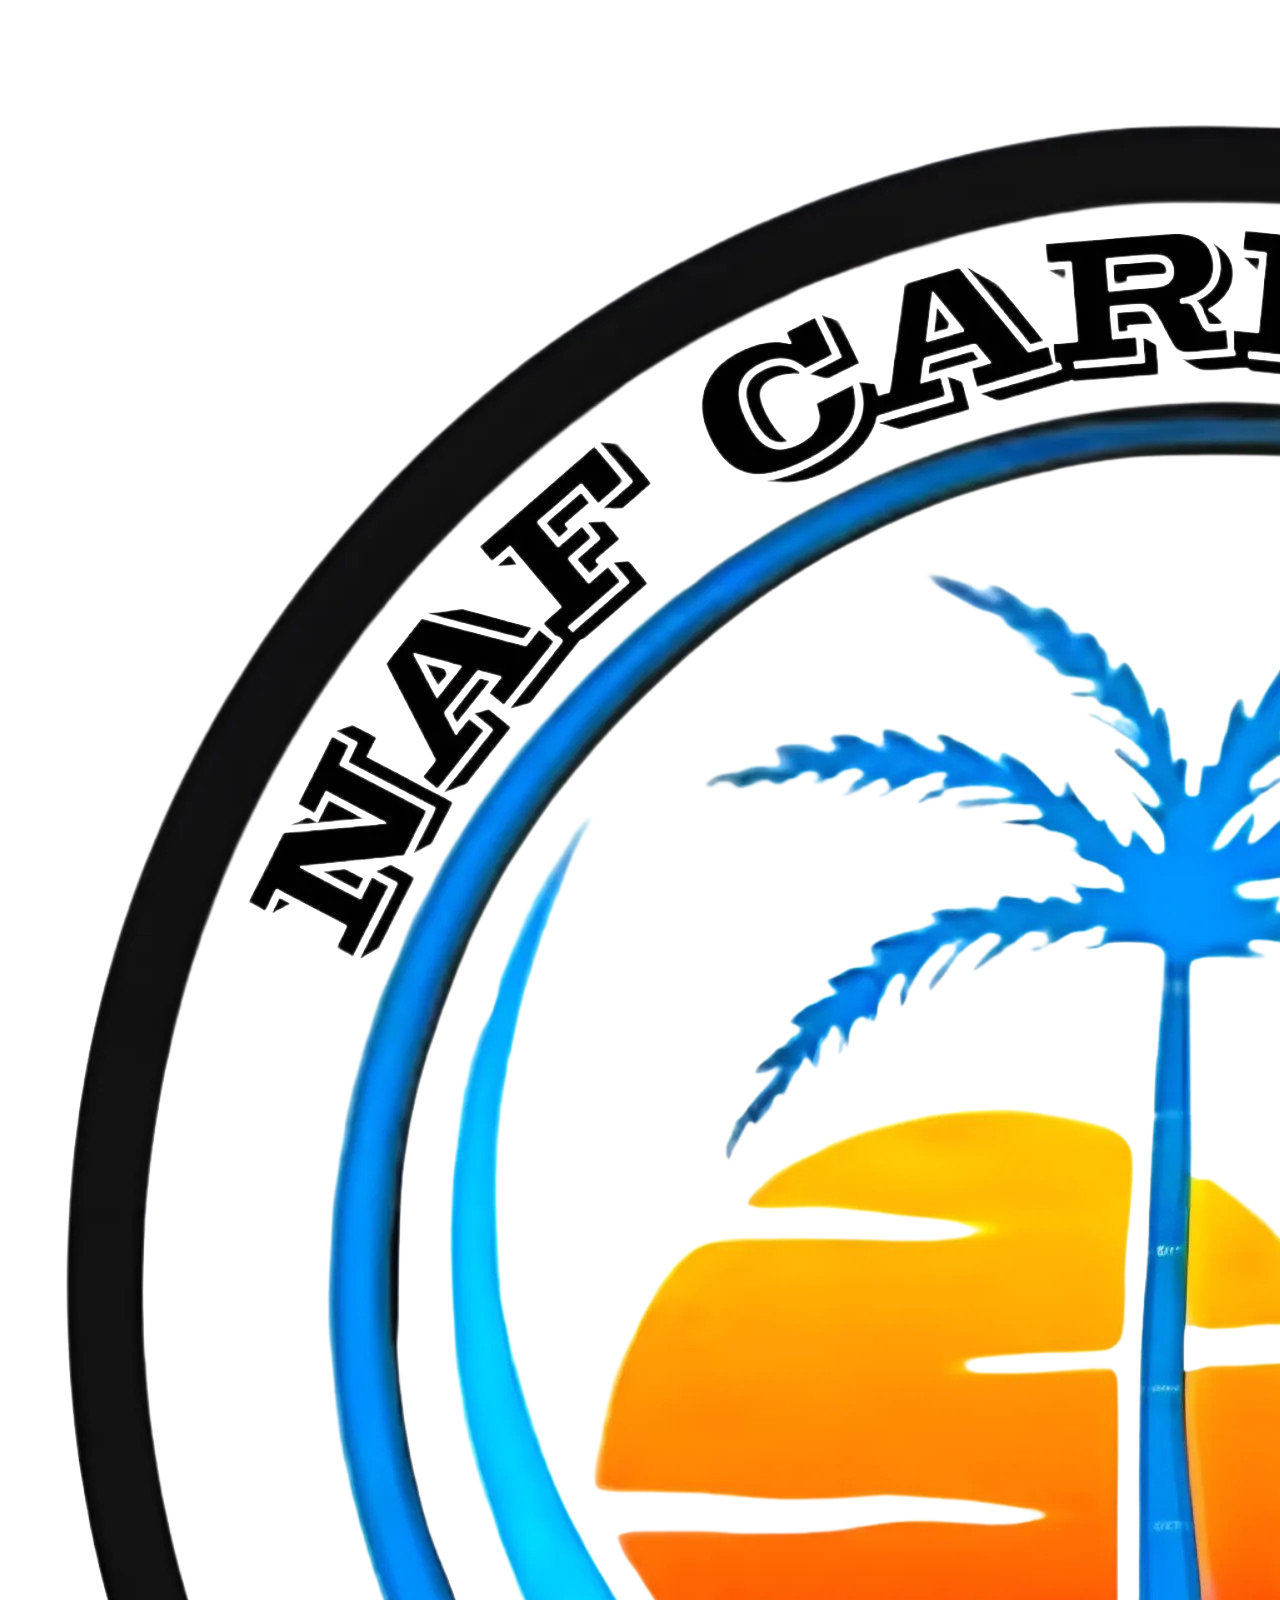
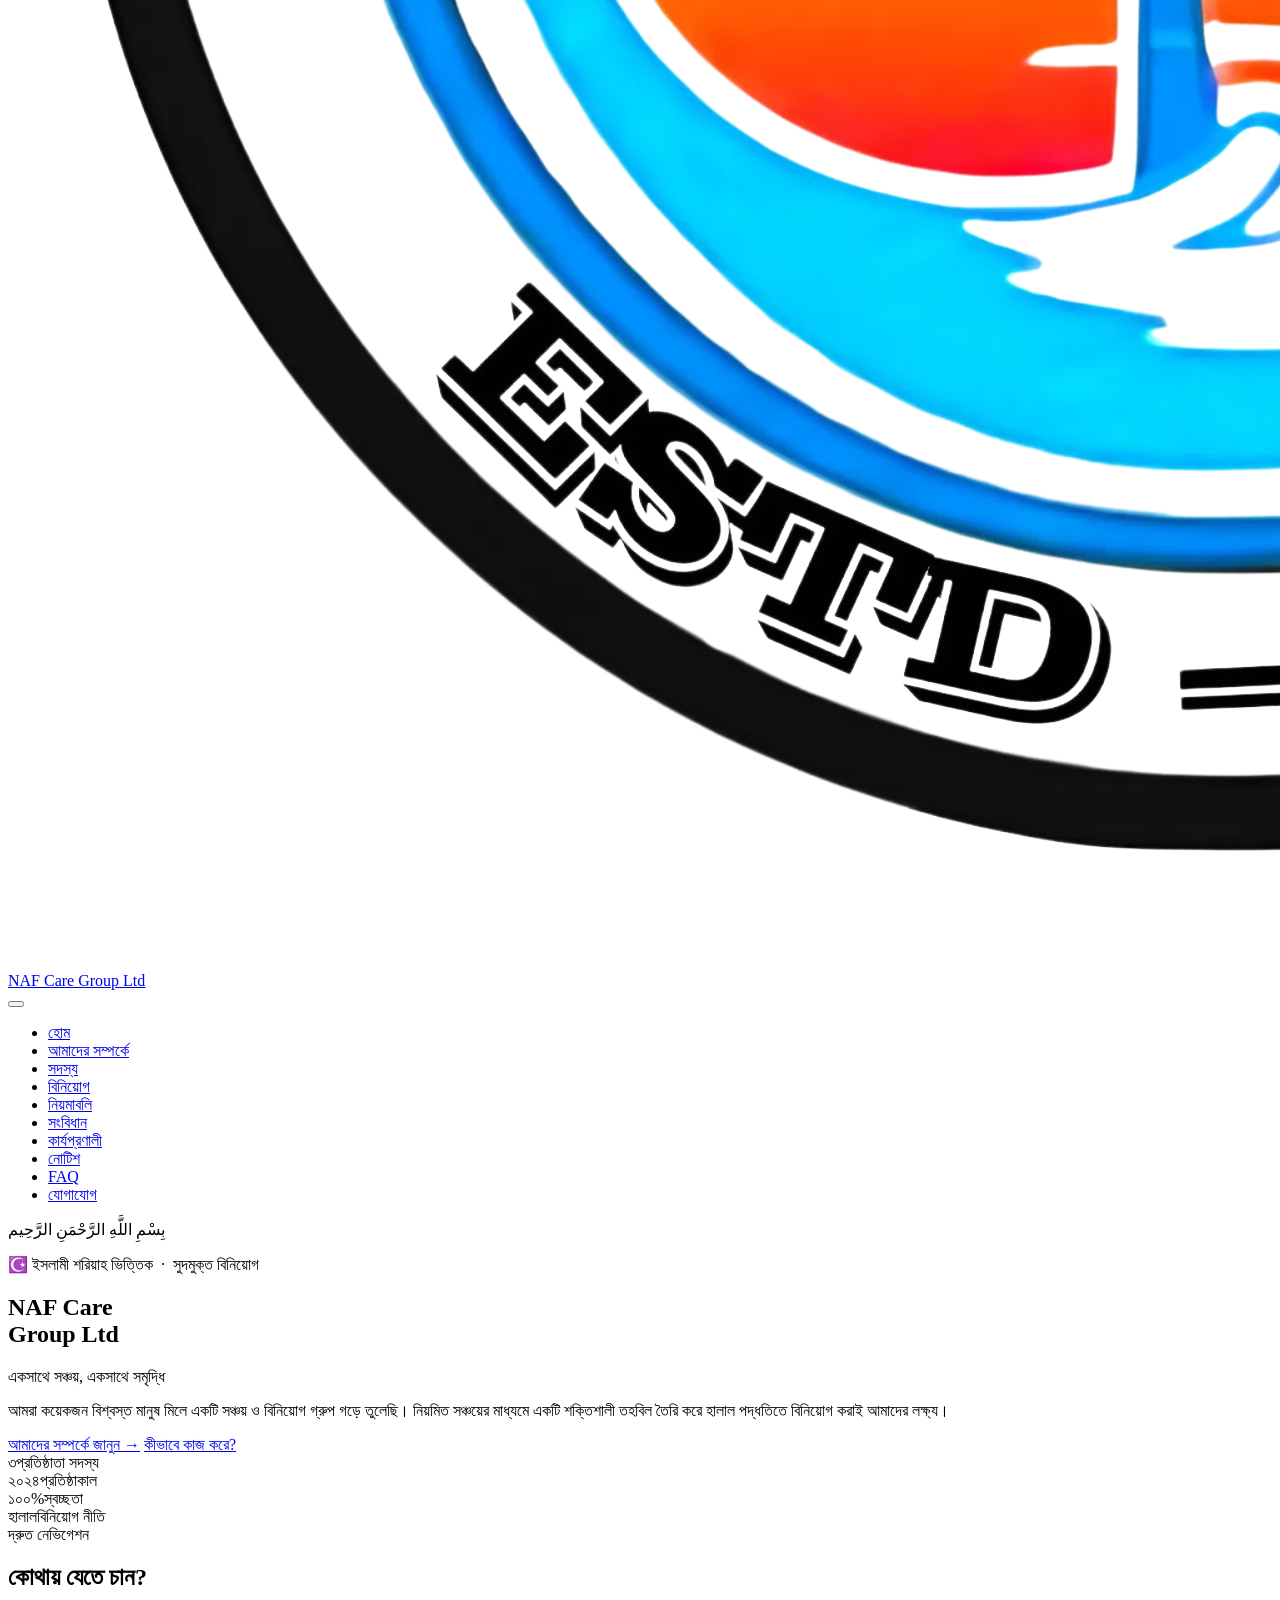
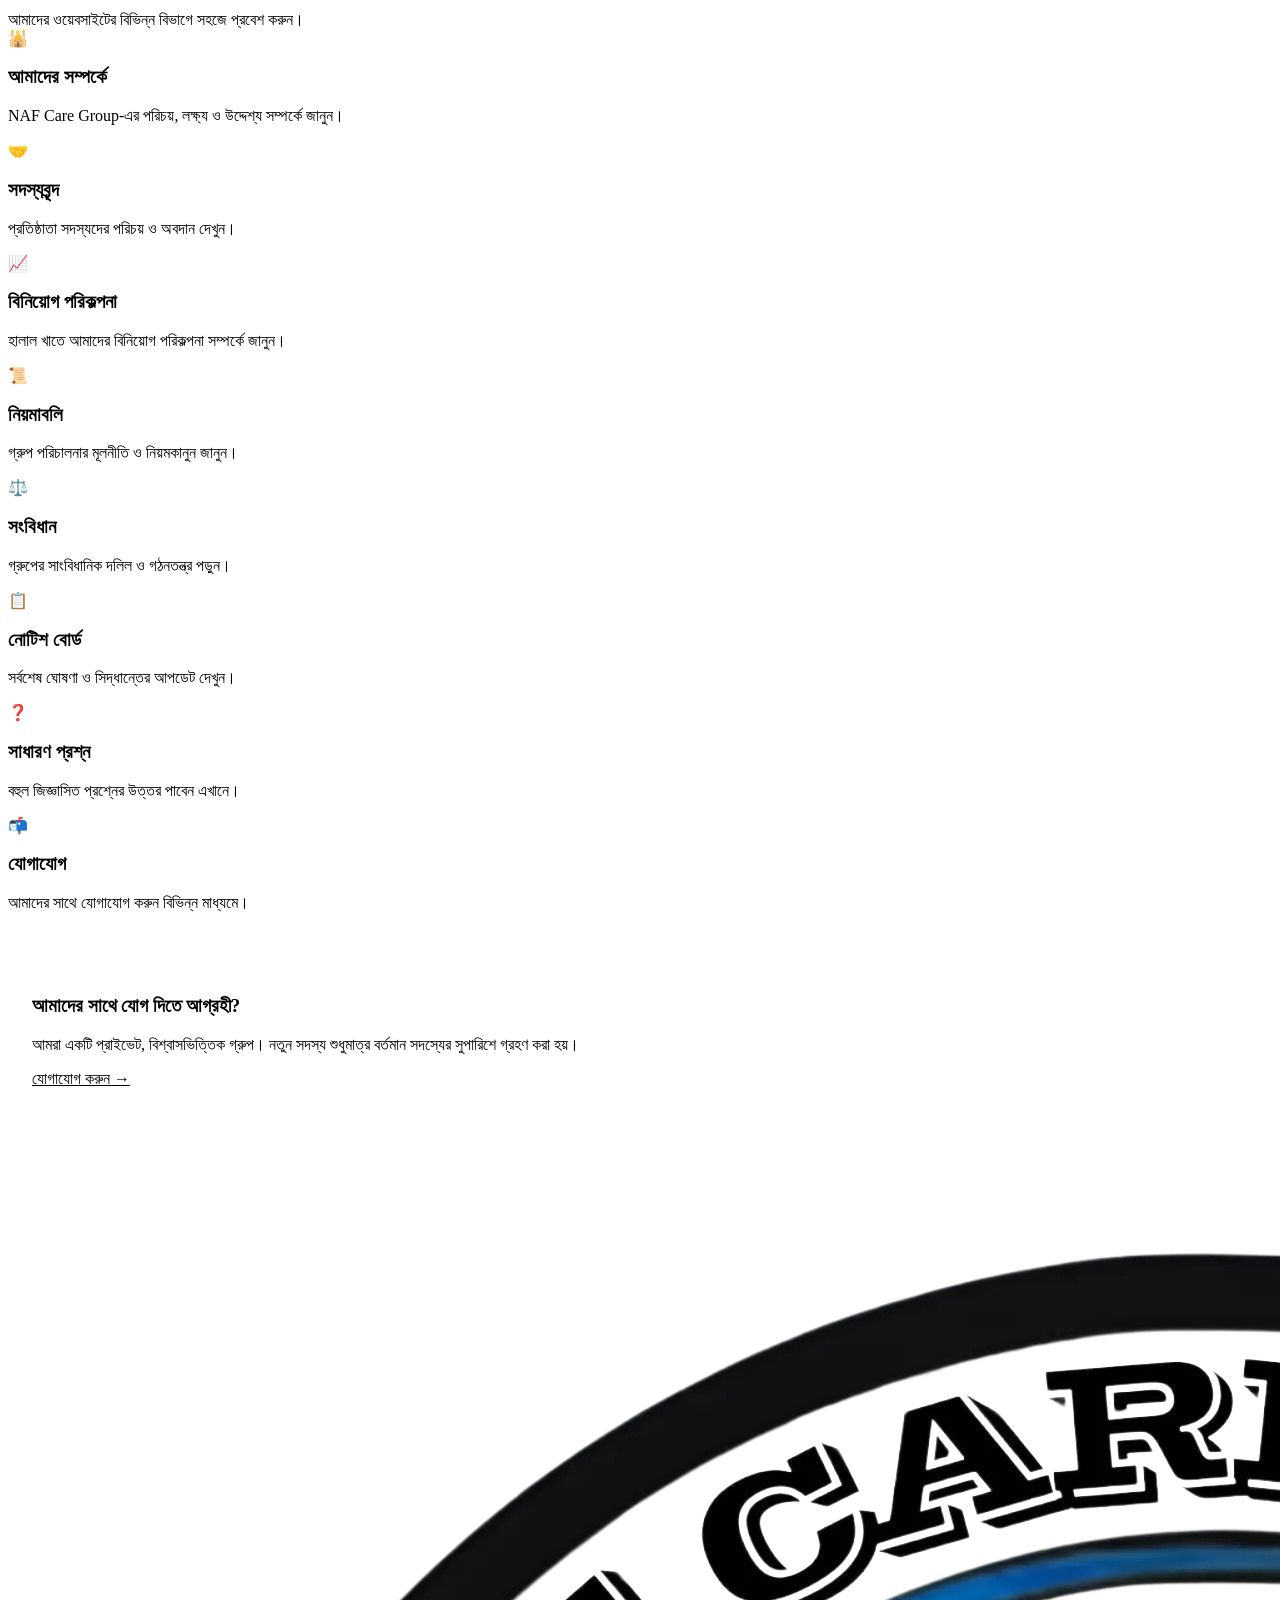
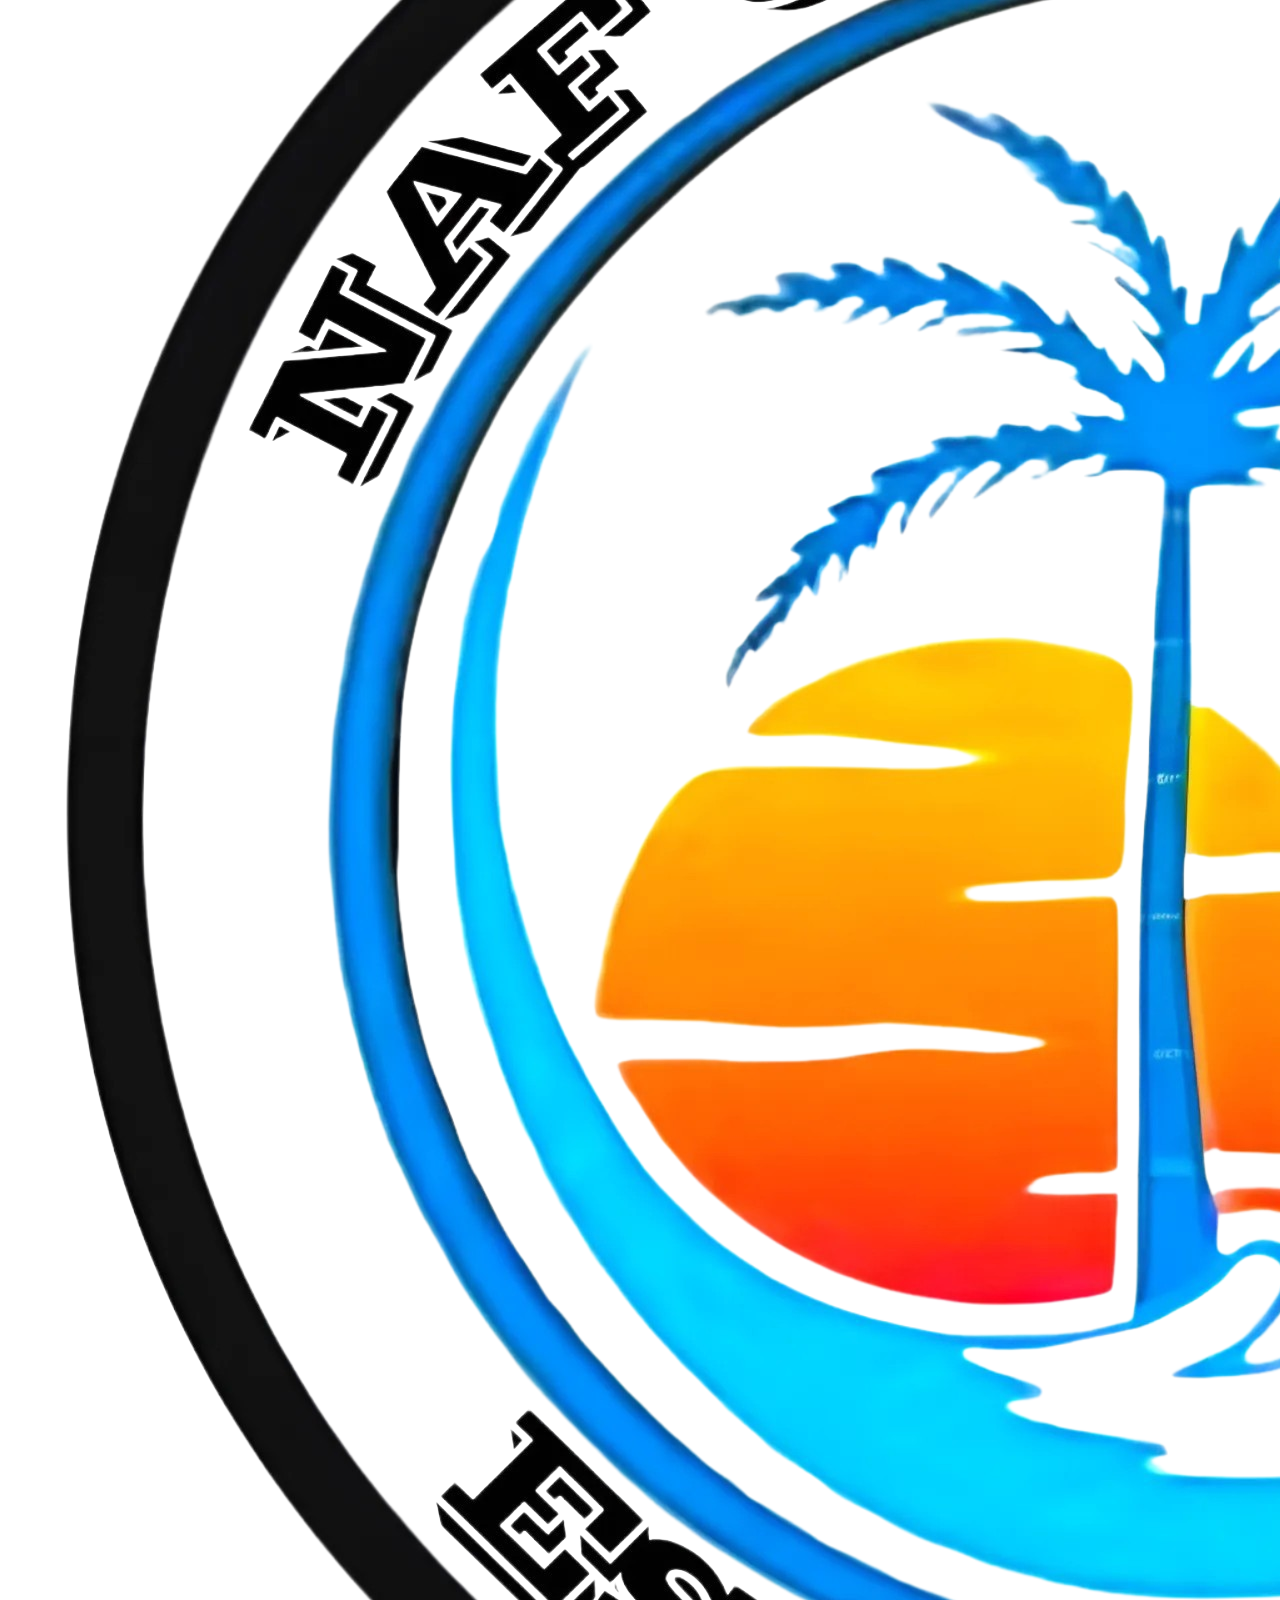
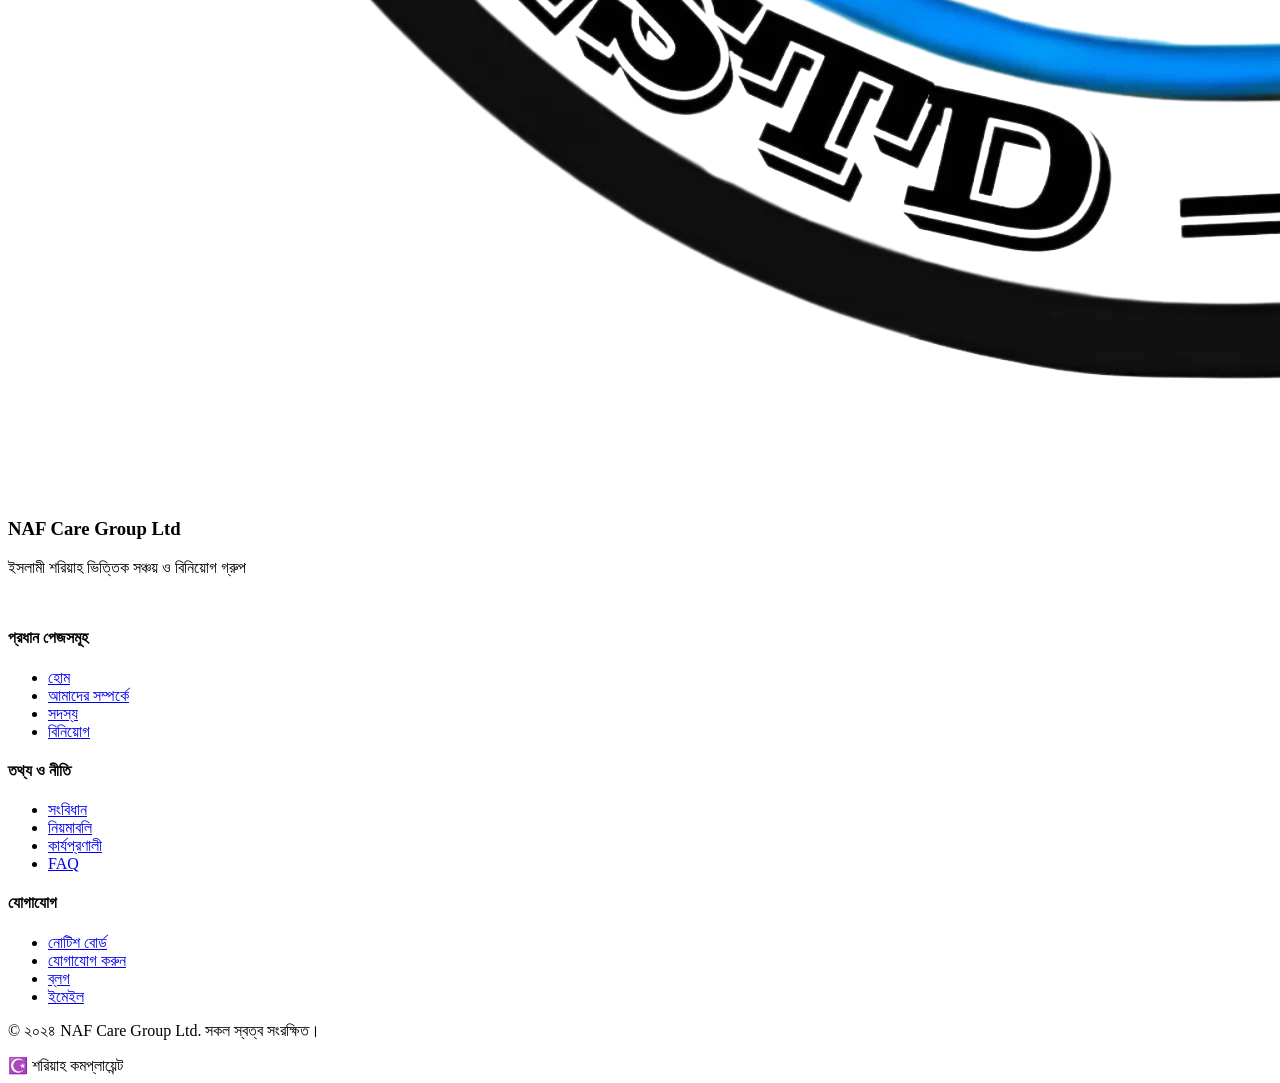
==== commit 70da170d: "Add files via upload" ====
--- a/index.html
+++ b/index.html
@@ -1,840 +1,173 @@
 <!DOCTYPE html>
 <html lang="bn">
 <head>
-  <!-- Favicon -->
-  <link rel="icon" type="image/png" href="https://nafcare.github.io/nafcare.png">
-  <link rel="shortcut icon" href="https://nafcare.github.io/nafcare.png">
-
   <meta charset="UTF-8" />
-  <meta name="viewport" content="width=device-width, initial-scale=1.0"/>
-  <title>NAF Care Group Ltd</title>
-  <link rel="preconnect" href="https://fonts.googleapis.com">
-  <link href="https://fonts.googleapis.com/css2?family=Noto+Serif+Bengali:wght@400;600;700&family=Noto+Sans+Bengali:wght@300;400;500;600&family=Playfair+Display:wght@700;900&display=swap" rel="stylesheet">
-  <style>
-    :root {
-      --green-dark:  #0d4a2f;
-      --green-mid:   #1a6b42;
-      --green-light: #2d9e62;
-      --gold:        #c9a84c;
-      --gold-light:  #e8c97a;
-      --cream:       #faf7f0;
-      --cream-dark:  #f0ead8;
-      --text-dark:   #1a1a1a;
-      --text-mid:    #3a3a3a;
-      --text-soft:   #6b6b6b;
-      --white:       #ffffff;
-    }
-
-    *, *::before, *::after { box-sizing: border-box; margin: 0; padding: 0; }
-
-    html { scroll-behavior: smooth; }
-
-    body {
-      font-family: 'Noto Sans Bengali', sans-serif;
-      background: var(--cream);
-      color: var(--text-dark);
-      overflow-x: hidden;
-    }
-
-    /* ── NAV ── */
-    nav {
-      position: fixed; top: 0; left: 0; right: 0; z-index: 100;
-      background: rgba(13, 74, 47, 0.97);
-      backdrop-filter: blur(12px);
-      border-bottom: 1px solid rgba(201,168,76,0.3);
-      padding: 0 2rem;
-      display: flex; align-items: center; justify-content: space-between;
-      height: 64px;
-    }
-    .nav-brand {
-      display: flex; align-items: center; gap: 10px;
-      color: var(--gold-light);
-      font-family: 'Noto Serif Bengali', serif;
-      font-size: 1.1rem; font-weight: 700;
-      text-decoration: none;
-    }
-    .nav-logo-circle {
-      width: 38px; height: 38px; border-radius: 50%;
-      background: linear-gradient(135deg, var(--gold), var(--gold-light));
-      display: flex; align-items: center; justify-content: center;
-      font-size: 1.1rem; color: var(--green-dark); font-weight: 900;
-      flex-shrink: 0;
-    }
-    .nav-links { display: flex; gap: 1.6rem; list-style: none; }
-    .nav-links a {
-      color: rgba(255,255,255,0.82); text-decoration: none;
-      font-size: 0.88rem; font-weight: 500;
-      transition: color .2s;
-    }
-    .nav-links a:hover { color: var(--gold-light); }
-    .nav-btn {
-      background: var(--gold); color: var(--green-dark);
-      padding: 7px 18px; border-radius: 20px;
-      font-size: 0.85rem; font-weight: 700;
-      text-decoration: none; transition: background .2s;
-    }
-    .nav-btn:hover { background: var(--gold-light); }
-    .hamburger { display: none; flex-direction: column; gap: 5px; cursor: pointer; }
-    .hamburger span { display: block; width: 24px; height: 2px; background: var(--gold-light); border-radius: 2px; }
-
-    /* ── HERO ── */
-    .hero {
-      min-height: 100vh;
-      background: linear-gradient(160deg, var(--green-dark) 0%, var(--green-mid) 60%, #1a4a30 100%);
-      display: flex; align-items: center; justify-content: center;
-      position: relative; overflow: hidden;
-      padding: 5rem 2rem 3rem;
-    }
-    .hero-pattern {
-      position: absolute; inset: 0; opacity: 0.04;
-      background-image: repeating-linear-gradient(45deg, var(--gold) 0, var(--gold) 1px, transparent 0, transparent 50%);
-      background-size: 30px 30px;
-    }
-    .hero-glow {
-      position: absolute; width: 600px; height: 600px; border-radius: 50%;
-      background: radial-gradient(circle, rgba(201,168,76,0.12) 0%, transparent 70%);
-      top: 50%; left: 50%; transform: translate(-50%, -50%);
-    }
-    .hero-inner {
-      position: relative; text-align: center; max-width: 740px;
-    }
-    .hero-badge {
-      display: inline-block;
-      background: rgba(201,168,76,0.15); border: 1px solid rgba(201,168,76,0.4);
-      color: var(--gold-light); padding: 6px 20px; border-radius: 30px;
-      font-size: 0.82rem; letter-spacing: 0.06em; margin-bottom: 1.6rem;
-    }
-    .hero-arabic {
-      font-family: 'Noto Serif Bengali', serif;
-      font-size: clamp(1rem, 3vw, 1.4rem);
-      color: rgba(201,168,76,0.7);
-      margin-bottom: 0.5rem; direction: rtl;
-    }
-    .hero-title {
-      font-family: 'Noto Serif Bengali', serif;
-      font-size: clamp(2.6rem, 7vw, 4.2rem);
-      font-weight: 700; line-height: 1.15;
-      color: var(--white); margin-bottom: 0.4rem;
-    }
-    .hero-title span { color: var(--gold-light); }
-    .hero-subtitle {
-      font-size: clamp(1rem, 2.5vw, 1.25rem);
-      color: rgba(255,255,255,0.65); margin-bottom: 2rem;
-      font-weight: 300;
-    }
-    .hero-desc {
-      font-size: 1rem; color: rgba(255,255,255,0.72);
-      line-height: 1.8; margin-bottom: 2.5rem; max-width: 580px; margin-left: auto; margin-right: auto;
-    }
-    .hero-btns { display: flex; gap: 1rem; justify-content: center; flex-wrap: wrap; }
-    .btn-primary {
-      background: linear-gradient(135deg, var(--gold), var(--gold-light));
-      color: var(--green-dark); padding: 13px 30px;
-      border-radius: 40px; font-size: 0.95rem; font-weight: 700;
-      text-decoration: none; transition: transform .2s, box-shadow .2s;
-      box-shadow: 0 4px 20px rgba(201,168,76,0.35);
-    }
-    .btn-primary:hover { transform: translateY(-2px); box-shadow: 0 8px 28px rgba(201,168,76,0.45); }
-    .btn-outline {
-      border: 1.5px solid rgba(255,255,255,0.4); color: var(--white);
-      padding: 13px 30px; border-radius: 40px; font-size: 0.95rem;
-      text-decoration: none; transition: border-color .2s, background .2s;
-    }
-    .btn-outline:hover { border-color: var(--gold-light); background: rgba(201,168,76,0.1); }
-
-    /* Stats row */
-    .hero-stats {
-      display: flex; justify-content: center; gap: 3rem;
-      margin-top: 3.5rem; flex-wrap: wrap;
-    }
-    .stat { text-align: center; }
-    .stat-num {
-      font-family: 'Noto Serif Bengali', serif;
-      font-size: 1.9rem; font-weight: 700; color: var(--gold-light);
-    }
-    .stat-label { font-size: 0.78rem; color: rgba(255,255,255,0.55); margin-top: 2px; }
-
-    /* ── SECTIONS ── */
-    section { padding: 5rem 2rem; }
-    .section-inner { max-width: 1100px; margin: 0 auto; }
-    .section-tag {
-      display: inline-block; background: rgba(45,158,98,0.12);
-      color: var(--green-mid); border: 1px solid rgba(45,158,98,0.25);
-      padding: 5px 16px; border-radius: 20px;
-      font-size: 0.78rem; font-weight: 600; letter-spacing: 0.05em;
-      margin-bottom: 1rem;
-    }
-    .section-title {
-      font-family: 'Noto Serif Bengali', serif;
-      font-size: clamp(1.7rem, 4vw, 2.4rem); font-weight: 700;
-      color: var(--green-dark); line-height: 1.3; margin-bottom: 0.8rem;
-    }
-    .section-desc { color: var(--text-soft); line-height: 1.8; max-width: 600px; margin-bottom: 3rem; }
-
-    /* ── FUND DASHBOARD ── */
-    #dashboard { background: var(--white); }
-    .dash-grid { display: grid; grid-template-columns: repeat(auto-fit, minmax(200px, 1fr)); gap: 1.5rem; margin-bottom: 2.5rem; }
-    .dash-card {
-      background: linear-gradient(135deg, var(--green-dark), var(--green-mid));
-      border-radius: 16px; padding: 1.6rem;
-      color: var(--white); position: relative; overflow: hidden;
-    }
-    .dash-card::after {
-      content: ''; position: absolute; right: -20px; top: -20px;
-      width: 100px; height: 100px; border-radius: 50%;
-      background: rgba(255,255,255,0.06);
-    }
-    .dash-card.gold-card {
-      background: linear-gradient(135deg, #8a6a1a, var(--gold));
-      color: var(--green-dark);
-    }
-    .dash-card-label { font-size: 0.78rem; opacity: 0.72; margin-bottom: 0.5rem; }
-    .dash-card-value { font-family: 'Noto Serif Bengali', serif; font-size: 1.8rem; font-weight: 700; }
-    .dash-card-sub { font-size: 0.75rem; opacity: 0.6; margin-top: 4px; }
-
-    /* Progress bar */
-    .progress-section {
-      background: var(--cream-dark); border-radius: 16px; padding: 1.8rem;
-    }
-    .progress-header { display: flex; justify-content: space-between; align-items: center; margin-bottom: 1rem; }
-    .progress-title { font-family: 'Noto Serif Bengali', serif; font-size: 1rem; font-weight: 700; color: var(--green-dark); }
-    .progress-pct { font-size: 0.9rem; font-weight: 700; color: var(--green-mid); }
-    .progress-bar-bg { height: 14px; background: rgba(13,74,47,0.1); border-radius: 8px; overflow: hidden; }
-    .progress-bar-fill {
-      height: 100%; width: 23%;
-      background: linear-gradient(90deg, var(--green-mid), var(--green-light));
-      border-radius: 8px; position: relative;
-      transition: width 1.5s ease;
-    }
-    .progress-bar-fill::after {
-      content: ''; position: absolute; top: 0; right: 0;
-      width: 30px; height: 100%;
-      background: linear-gradient(90deg, transparent, rgba(255,255,255,0.35));
-      animation: shimmer 2s infinite;
-    }
-    @keyframes shimmer { 0%,100%{opacity:0} 50%{opacity:1} }
-    .progress-meta { display: flex; justify-content: space-between; margin-top: 0.7rem; font-size: 0.78rem; color: var(--text-soft); }
-    .sheets-link {
-      display: inline-flex; align-items: center; gap: 8px;
-      margin-top: 1.5rem;
-      background: var(--green-dark); color: var(--white);
-      padding: 11px 24px; border-radius: 30px; text-decoration: none;
-      font-size: 0.88rem; font-weight: 600;
-      transition: background .2s;
-    }
-    .sheets-link:hover { background: var(--green-mid); }
-
-    /* ── HOW IT WORKS ── */
-    #how { background: var(--cream); }
-    .steps { display: grid; grid-template-columns: repeat(auto-fit, minmax(200px, 1fr)); gap: 0; position: relative; }
-    .steps::before {
-      content: ''; position: absolute;
-      top: 44px; left: 10%; right: 10%; height: 2px;
-      background: linear-gradient(90deg, var(--green-light), var(--gold));
-      z-index: 0;
-    }
-    .step {
-      position: relative; z-index: 1;
-      text-align: center; padding: 0 1.2rem 1.2rem;
-    }
-    .step-num {
-      width: 54px; height: 54px; border-radius: 50%;
-      background: linear-gradient(135deg, var(--green-dark), var(--green-mid));
-      color: var(--white); font-family: 'Noto Serif Bengali', serif;
-      font-size: 1.1rem; font-weight: 700;
-      display: flex; align-items: center; justify-content: center;
-      margin: 0 auto 1.2rem; border: 3px solid var(--cream);
-      box-shadow: 0 4px 16px rgba(13,74,47,0.3);
-    }
-    .step-icon { font-size: 1.4rem; margin-bottom: 0.6rem; }
-    .step h4 { font-family: 'Noto Serif Bengali', serif; font-size: 0.98rem; font-weight: 700; color: var(--green-dark); margin-bottom: 0.4rem; }
-    .step p { font-size: 0.82rem; color: var(--text-soft); line-height: 1.6; }
-
-    /* ── MEMBERS ── */
-    #members { background: var(--white); }
-    .members-grid { display: flex; gap: 1.5rem; flex-wrap: wrap; }
-    .member-card {
-      background: var(--cream); border: 1px solid rgba(13,74,47,0.1);
-      border-radius: 16px; padding: 1.8rem 2rem;
-      display: flex; align-items: center; gap: 1.2rem;
-      flex: 1 1 240px; max-width: 320px;
-      transition: box-shadow .2s, transform .2s;
-    }
-    .member-card:hover { box-shadow: 0 8px 24px rgba(13,74,47,0.1); transform: translateY(-3px); }
-    .member-avatar {
-      width: 56px; height: 56px; border-radius: 50%;
-      background: linear-gradient(135deg, var(--green-dark), var(--green-mid));
-      color: var(--white); font-family: 'Noto Serif Bengali', serif;
-      font-size: 1.3rem; font-weight: 700;
-      display: flex; align-items: center; justify-content: center;
-      flex-shrink: 0;
-    }
-    .member-info h4 { font-family: 'Noto Serif Bengali', serif; font-size: 1rem; font-weight: 700; color: var(--green-dark); }
-    .member-role { font-size: 0.78rem; color: var(--text-soft); margin-top: 2px; }
-    .member-badge {
-      display: inline-block; margin-top: 6px;
-      background: rgba(45,158,98,0.1); color: var(--green-mid);
-      padding: 2px 10px; border-radius: 12px; font-size: 0.72rem; font-weight: 600;
-    }
-
-    /* ── INVESTMENT ── */
-    #investment { background: var(--cream); }
-    .inv-grid { display: grid; grid-template-columns: repeat(auto-fit, minmax(240px, 1fr)); gap: 1.5rem; }
-    .inv-card {
-      background: var(--white); border-radius: 16px;
-      border-left: 4px solid var(--green-light);
-      padding: 1.6rem; position: relative; overflow: hidden;
-      transition: transform .2s, box-shadow .2s;
-    }
-    .inv-card:hover { transform: translateY(-4px); box-shadow: 0 10px 30px rgba(13,74,47,0.12); }
-    .inv-card.active { border-left-color: var(--gold); }
-    .inv-status {
-      position: absolute; top: 1rem; right: 1rem;
-      font-size: 0.7rem; font-weight: 700; padding: 3px 10px; border-radius: 12px;
-    }
-    .status-active { background: rgba(201,168,76,0.15); color: #8a6a1a; }
-    .status-planned { background: rgba(45,158,98,0.1); color: var(--green-mid); }
-    .inv-icon { font-size: 2rem; margin-bottom: 0.8rem; }
-    .inv-card h4 { font-family: 'Noto Serif Bengali', serif; font-size: 1rem; font-weight: 700; color: var(--green-dark); margin-bottom: 0.5rem; }
-    .inv-card p { font-size: 0.83rem; color: var(--text-soft); line-height: 1.65; }
-
-    /* ── RULES ── */
-    #rules { background: var(--green-dark); }
-    #rules .section-tag { background: rgba(201,168,76,0.15); color: var(--gold-light); border-color: rgba(201,168,76,0.3); }
-    #rules .section-title { color: var(--white); }
-    #rules .section-desc { color: rgba(255,255,255,0.6); }
-    .rules-grid { display: grid; grid-template-columns: repeat(auto-fit, minmax(260px, 1fr)); gap: 1.2rem; }
-    .rule-card {
-      background: rgba(255,255,255,0.06); border: 1px solid rgba(201,168,76,0.15);
-      border-radius: 14px; padding: 1.4rem;
-      display: flex; gap: 1rem; align-items: flex-start;
-    }
-    .rule-icon {
-      width: 40px; height: 40px; border-radius: 10px; flex-shrink: 0;
-      background: rgba(201,168,76,0.15);
-      display: flex; align-items: center; justify-content: center; font-size: 1.1rem;
-    }
-    .rule-card h4 { font-family: 'Noto Serif Bengali', serif; font-size: 0.95rem; font-weight: 700; color: var(--gold-light); margin-bottom: 0.35rem; }
-    .rule-card p { font-size: 0.82rem; color: rgba(255,255,255,0.62); line-height: 1.65; }
-
-    /* ── FAQ ── */
-    #faq { background: var(--white); }
-    .faq-list { max-width: 720px; }
-    .faq-item { border-bottom: 1px solid rgba(13,74,47,0.1); }
-    .faq-q {
-      width: 100%; text-align: left; background: none; border: none;
-      padding: 1.2rem 0; cursor: pointer;
-      display: flex; justify-content: space-between; align-items: center;
-      font-family: 'Noto Sans Bengali', sans-serif;
-      font-size: 0.97rem; font-weight: 600; color: var(--green-dark);
-    }
-    .faq-q span { font-size: 1.2rem; color: var(--green-mid); transition: transform .3s; }
-    .faq-q.open span { transform: rotate(45deg); }
-    .faq-a { max-height: 0; overflow: hidden; transition: max-height .35s ease; }
-    .faq-a p { padding-bottom: 1.2rem; font-size: 0.88rem; color: var(--text-soft); line-height: 1.75; }
-
-    /* ── NOTICE BOARD ── */
-    #notice { background: var(--cream); }
-    .notice-list { display: flex; flex-direction: column; gap: 1rem; max-width: 700px; }
-    .notice-item {
-      background: var(--white); border-radius: 12px;
-      border-left: 4px solid var(--green-light);
-      padding: 1.2rem 1.4rem;
-      display: flex; gap: 1.2rem; align-items: flex-start;
-    }
-    .notice-item.important { border-left-color: var(--gold); }
-    .notice-date { font-size: 0.72rem; color: var(--text-soft); white-space: nowrap; padding-top: 3px; }
-    .notice-content h4 { font-size: 0.92rem; font-weight: 700; color: var(--green-dark); margin-bottom: 0.25rem; }
-    .notice-content p { font-size: 0.82rem; color: var(--text-soft); line-height: 1.6; }
-
-    /* ── CONTACT ── */
-    #contact { background: var(--green-dark); }
-    #contact .section-tag { background: rgba(201,168,76,0.15); color: var(--gold-light); border-color: rgba(201,168,76,0.3); }
-    #contact .section-title { color: var(--white); }
-    #contact .section-desc { color: rgba(255,255,255,0.6); }
-    .contact-grid { display: grid; grid-template-columns: repeat(auto-fit, minmax(200px, 1fr)); gap: 1.2rem; max-width: 600px; }
-    .contact-card {
-      background: rgba(255,255,255,0.06); border: 1px solid rgba(201,168,76,0.2);
-      border-radius: 14px; padding: 1.6rem; text-align: center;
-    }
-    .contact-card-icon { font-size: 1.8rem; margin-bottom: 0.6rem; }
-    .contact-card h4 { font-size: 0.8rem; color: rgba(255,255,255,0.5); margin-bottom: 0.4rem; }
-    .contact-card a, .contact-card p {
-      font-size: 0.9rem; font-weight: 600; color: var(--gold-light);
-      text-decoration: none;
-    }
-    .contact-card a:hover { text-decoration: underline; }
-    .private-note {
-      margin-top: 2rem; display: flex; align-items: flex-start; gap: 1rem;
-      background: rgba(201,168,76,0.08); border: 1px solid rgba(201,168,76,0.2);
-      border-radius: 12px; padding: 1.2rem 1.4rem; max-width: 560px;
-    }
-    .private-note p { font-size: 0.84rem; color: rgba(255,255,255,0.65); line-height: 1.65; }
-    .private-note strong { color: var(--gold-light); }
-
-    /* ── FOOTER ── */
-    footer {
-      background: #070f09; color: rgba(255,255,255,0.45);
-      padding: 2.5rem 2rem; text-align: center;
-    }
-    .footer-logo {
-      font-family: 'Noto Serif Bengali', serif;
-      font-size: 1.1rem; font-weight: 700; color: var(--gold-light);
-      margin-bottom: 0.5rem;
-    }
-    footer p { font-size: 0.8rem; margin-bottom: 0.3rem; }
-    .footer-links { display: flex; justify-content: center; gap: 1.5rem; flex-wrap: wrap; margin-top: 1rem; }
-    .footer-links a { color: rgba(255,255,255,0.4); text-decoration: none; font-size: 0.78rem; transition: color .2s; }
-    .footer-links a:hover { color: var(--gold-light); }
-
-    /* ── MOBILE ── */
-    @media (max-width: 768px) {
-      .nav-links, .nav-btn { display: none; }
-      .hamburger { display: flex; }
-      .steps::before { display: none; }
-      .steps { gap: 1rem; }
-      .hero-stats { gap: 1.5rem; }
-    }
-    @media (max-width: 500px) {
-      .hero-title { font-size: 2.2rem; }
-      .dash-grid { grid-template-columns: 1fr 1fr; }
-    }
-
-    /* Scroll animations */
-    .reveal { opacity: 0; transform: translateY(24px); transition: opacity .6s ease, transform .6s ease; }
-    .reveal.visible { opacity: 1; transform: none; }
-  </style>
+  <meta name="viewport" content="width=device-width, initial-scale=1.0" />
+  <title>NAF Care Group Ltd — ইসলামী শরিয়াহ ভিত্তিক সঞ্চয় ও বিনিয়োগ</title>
+  <meta name="description" content="NAF Care Group Ltd — ইসলামী শরিয়াহ ভিত্তিক সঞ্চয় ও বিনিয়োগ গ্রুপ। হালাল পদ্ধতিতে সম্মিলিত বিনিয়োগের মাধ্যমে সমৃদ্ধি।" />
+  <link rel="stylesheet" href="css/style.css" />
+  <link rel="icon" href="https://nafcare.github.io/nafcare.png" />
 </head>
 <body>
 
-<!-- NAV -->
-<nav>
-  <a href="#" class="nav-brand">
-    <div class="nav-logo-circle"><img src="https://nafcare.github.io/nafcare.png" width="38px" height="38px"></div>
-    NAF Care Group
-  </a>
-  <ul class="nav-links">
-    <li><a href="#dashboard">তহবিল</a></li>
-    <li><a href="#how">কার্যপ্রণালী</a></li>
-    <li><a href="#members">সদস্য</a></li>
-    <li><a href="#investment">বিনিয়োগ</a></li>
-    <li><a href="#faq">FAQ</a></li>
-    <li><a href="#notice">নোটিশ</a></li>
-  </ul>
-  <a href="#contact" class="nav-btn">যোগাযোগ</a>
-  <div class="hamburger" onclick="toggleMenu()">
-    <span></span><span></span><span></span>
+<!-- NAVBAR -->
+<nav class="navbar">
+  <div class="nav-inner">
+    <a href="index.html" class="nav-brand">
+      <img src="https://nafcare.github.io/nafcare.png" alt="NAF Care Group Logo" />
+      <div class="nav-brand-text">
+        <span>NAF Care Group</span>
+        <span>Ltd</span>
+      </div>
+    </a>
+    <button class="hamburger" aria-label="মেনু">
+      <span></span><span></span><span></span>
+    </button>
+    <ul class="nav-links">
+      <li><a href="index.html">হোম</a></li>
+      <li><a href="about/">আমাদের সম্পর্কে</a></li>
+      <li><a href="members/">সদস্য</a></li>
+      <li><a href="investment/">বিনিয়োগ</a></li>
+      <li><a href="rules/">নিয়মাবলি</a></li>
+      <li><a href="constitution/">সংবিধান</a></li>
+      <li><a href="procedure/">কার্যপ্রণালী</a></li>
+      <li><a href="notice/">নোটিশ</a></li>
+      <li><a href="faq/">FAQ</a></li>
+      <li><a href="contact/" class="nav-contact-btn">যোগাযোগ</a></li>
+    </ul>
   </div>
 </nav>
 
 <!-- HERO -->
 <section class="hero">
-  <div class="hero-pattern"></div>
-  <div class="hero-glow"></div>
-  <div class="hero-inner">
-    <div class="hero-badge">☪️ &nbsp;ইসলামী শরিয়াহ ভিত্তিক &nbsp;·&nbsp; সুদমুক্ত বিনিয়োগ</div>
-    <div class="hero-arabic">بِسْمِ اللَّهِ الرَّحْمَنِ الرَّحِيم</div>
-    <h1 class="hero-title">NAF <span>Care Group</span> Ltd</h1>
-    <p class="hero-subtitle">একসাথে সঞ্চয়, একসাথে সমৃদ্ধি</p>
+  <div>
+    <p class="hero-arabic">بِسْمِ اللَّهِ الرَّحْمَنِ الرَّحِيم</p>
+    <div class="hero-badge">☪️ ইসলামী শরিয়াহ ভিত্তিক &nbsp;·&nbsp; সুদমুক্ত বিনিয়োগ</div>
+    <h1>NAF Care<br /><span>Group Ltd</span></h1>
+    <p class="hero-tagline">একসাথে সঞ্চয়, একসাথে সমৃদ্ধি</p>
     <p class="hero-desc">আমরা কয়েকজন বিশ্বস্ত মানুষ মিলে একটি সঞ্চয় ও বিনিয়োগ গ্রুপ গড়ে তুলেছি। নিয়মিত সঞ্চয়ের মাধ্যমে একটি শক্তিশালী তহবিল তৈরি করে হালাল পদ্ধতিতে বিনিয়োগ করাই আমাদের লক্ষ্য।</p>
-    <div class="hero-btns">
-      <a href="#dashboard" class="btn-primary">তহবিলের অবস্থা দেখুন</a>
-      <a href="#how" class="btn-outline">কীভাবে কাজ করে?</a>
+    <div class="hero-buttons">
+      <a href="about/" class="btn-primary">আমাদের সম্পর্কে জানুন →</a>
+      <a href="procedure/" class="btn-outline">কীভাবে কাজ করে?</a>
     </div>
     <div class="hero-stats">
-      <div class="stat"><div class="stat-num">৩</div><div class="stat-label">প্রতিষ্ঠাতা সদস্য</div></div>
-      <div class="stat"><div class="stat-num">২০২৪</div><div class="stat-label">প্রতিষ্ঠাকাল</div></div>
-      <div class="stat"><div class="stat-num">১০০%</div><div class="stat-label">স্বচ্ছতা</div></div>
-      <div class="stat"><div class="stat-num">হালাল</div><div class="stat-label">বিনিয়োগ নীতি</div></div>
+      <div class="stat-item"><span class="num">৩</span><span class="label">প্রতিষ্ঠাতা সদস্য</span></div>
+      <div class="stat-item"><span class="num">২০২৪</span><span class="label">প্রতিষ্ঠাকাল</span></div>
+      <div class="stat-item"><span class="num">১০০%</span><span class="label">স্বচ্ছতা</span></div>
+      <div class="stat-item"><span class="num">হালাল</span><span class="label">বিনিয়োগ নীতি</span></div>
     </div>
   </div>
 </section>
 
-<!-- DASHBOARD -->
-<section id="dashboard">
-  <div class="section-inner">
-    <div class="reveal">
-      <span class="section-tag">📊 লাইভ তহবিল ট্র্যাকার</span>
-      <h2 class="section-title">তহবিলের বর্তমান অবস্থা</h2>
-      <p class="section-desc">সকল সদস্যের জমার সর্বশেষ তথ্য। সম্পূর্ণ বিস্তারিত হিসাব Google Sheets-এ দেখা যাবে।</p>
+<!-- QUICK LINKS SECTION -->
+<section class="bg-cream">
+  <div class="container">
+    <div class="text-center mb-3">
+      <span class="section-label">দ্রুত নেভিগেশন</span>
+      <h2 class="section-title">কোথায় যেতে চান?</h2>
+      <p class="section-desc" style="margin: 0 auto;">আমাদের ওয়েবসাইটের বিভিন্ন বিভাগে সহজে প্রবেশ করুন।</p>
     </div>
-    <div class="dash-grid reveal">
-      <div class="dash-card">
-        <div class="dash-card-label">মোট জমা</div>
-        <div class="dash-card-value">— টাকা</div>
-        <div class="dash-card-sub">আপডেট করুন Sheets-এ</div>
-      </div>
-      <div class="dash-card gold-card">
-        <div class="dash-card-label">বিনিয়োগ লক্ষ্যমাত্রা</div>
-        <div class="dash-card-value">— টাকা</div>
-        <div class="dash-card-sub">নির্ধারণ করুন</div>
-      </div>
-      <div class="dash-card">
-        <div class="dash-card-label">সক্রিয় সদস্য</div>
-        <div class="dash-card-value">৩ জন</div>
-        <div class="dash-card-sub">প্রতিষ্ঠাতা সদস্য</div>
-      </div>
-      <div class="dash-card">
-        <div class="dash-card-label">মাসিক চাঁদা</div>
-        <div class="dash-card-value">— টাকা</div>
-        <div class="dash-card-sub">প্রতি মাসে</div>
-      </div>
-    </div>
-    <div class="progress-section reveal">
-      <div class="progress-header">
-        <span class="progress-title">🎯 বিনিয়োগ লক্ষ্যমাত্রায় অগ্রগতি</span>
-        <span class="progress-pct">২৩%</span>
-      </div>
-      <div class="progress-bar-bg">
-        <div class="progress-bar-fill" id="progressBar"></div>
-      </div>
-      <div class="progress-meta">
-        <span>বর্তমান জমা: — টাকা</span>
-        <span>লক্ষ্য: — টাকা</span>
-      </div>
-      <a href="https://docs.google.com/spreadsheets/d/16-Xz1LpS_CXWB3LGM-rXt3yiyfjl3ief3L2V2D6Mdtk/edit?usp=drivesdk" target="_blank" class="sheets-link">
-        📈 সম্পূর্ণ হিসাব দেখুন (Google Sheets)
+    <div class="cards-grid">
+      <a href="about/" class="card fade-in" style="text-decoration:none; color:inherit;">
+        <div class="card-icon">🕌</div>
+        <h3>আমাদের সম্পর্কে</h3>
+        <p>NAF Care Group-এর পরিচয়, লক্ষ্য ও উদ্দেশ্য সম্পর্কে জানুন।</p>
+      </a>
+      <a href="members/" class="card fade-in" style="text-decoration:none; color:inherit;">
+        <div class="card-icon">🤝</div>
+        <h3>সদস্যবৃন্দ</h3>
+        <p>প্রতিষ্ঠাতা সদস্যদের পরিচয় ও অবদান দেখুন।</p>
+      </a>
+      <a href="investment/" class="card fade-in" style="text-decoration:none; color:inherit;">
+        <div class="card-icon">📈</div>
+        <h3>বিনিয়োগ পরিকল্পনা</h3>
+        <p>হালাল খাতে আমাদের বিনিয়োগ পরিকল্পনা সম্পর্কে জানুন।</p>
+      </a>
+      <a href="rules/" class="card fade-in" style="text-decoration:none; color:inherit;">
+        <div class="card-icon">📜</div>
+        <h3>নিয়মাবলি</h3>
+        <p>গ্রুপ পরিচালনার মূলনীতি ও নিয়মকানুন জানুন।</p>
+      </a>
+      <a href="constitution/" class="card fade-in" style="text-decoration:none; color:inherit;">
+        <div class="card-icon">⚖️</div>
+        <h3>সংবিধান</h3>
+        <p>গ্রুপের সাংবিধানিক দলিল ও গঠনতন্ত্র পড়ুন।</p>
+      </a>
+      <a href="notice/" class="card fade-in" style="text-decoration:none; color:inherit;">
+        <div class="card-icon">📋</div>
+        <h3>নোটিশ বোর্ড</h3>
+        <p>সর্বশেষ ঘোষণা ও সিদ্ধান্তের আপডেট দেখুন।</p>
+      </a>
+      <a href="faq/" class="card fade-in" style="text-decoration:none; color:inherit;">
+        <div class="card-icon">❓</div>
+        <h3>সাধারণ প্রশ্ন</h3>
+        <p>বহুল জিজ্ঞাসিত প্রশ্নের উত্তর পাবেন এখানে।</p>
+      </a>
+      <a href="contact/" class="card fade-in" style="text-decoration:none; color:inherit;">
+        <div class="card-icon">📬</div>
+        <h3>যোগাযোগ</h3>
+        <p>আমাদের সাথে যোগাযোগ করুন বিভিন্ন মাধ্যমে।</p>
       </a>
     </div>
   </div>
 </section>
 
-<!-- HOW IT WORKS -->
-<section id="how">
-  <div class="section-inner">
-    <div class="reveal">
-      <span class="section-tag">⚙️ কার্যপ্রণালী</span>
-      <h2 class="section-title">কীভাবে কাজ করে?</h2>
-      <p class="section-desc">আমাদের গ্রুপের কার্যপ্রণালী অত্যন্ত সহজ, স্বচ্ছ এবং ইসলামী শরিয়াহ অনুযায়ী।</p>
-    </div>
-    <div class="steps reveal">
-      <div class="step">
-        <div class="step-num">০১</div>
-        <div class="step-icon">✍️</div>
-        <h4>সদস্যপদ</h4>
-        <p>বর্তমান সদস্যের সুপারিশে যোগদান। নিয়মাবলী মেনে নিবন্ধন।</p>
-      </div>
-      <div class="step">
-        <div class="step-num">০২</div>
-        <div class="step-icon">💳</div>
-        <h4>মাসিক চাঁদা</h4>
-        <p>নির্ধারিত তারিখের মধ্যে চাঁদা জমা দেওয়া বাধ্যতামূলক।</p>
-      </div>
-      <div class="step">
-        <div class="step-num">০৩</div>
-        <div class="step-icon">📊</div>
-        <h4>তহবিল গঠন</h4>
-        <p>সকলের চাঁদা একত্রিত হয়ে শক্তিশালী তহবিল তৈরি হয়।</p>
-      </div>
-      <div class="step">
-        <div class="step-num">০৪</div>
-        <div class="step-icon">🏦</div>
-        <h4>সম্মিলিত সিদ্ধান্ত</h4>
-        <p>তহবিল লক্ষ্যে পৌঁছালে সকলের সম্মতিতে বিনিয়োগ।</p>
-      </div>
-      <div class="step">
-        <div class="step-num">০৫</div>
-        <div class="step-icon">💎</div>
-        <h4>মুনাফা বণ্টন</h4>
-        <p>অবদান অনুপাতে ন্যায্যভাবে মুনাফা বণ্টন করা হয়।</p>
-      </div>
-    </div>
-  </div>
-</section>
-
-<!-- MEMBERS -->
-<section id="members">
-  <div class="section-inner">
-    <div class="reveal">
-      <span class="section-tag">🤝 সদস্যবৃন্দ</span>
-      <h2 class="section-title">আমাদের টিম</h2>
-      <p class="section-desc">NAF Care Group-এর প্রতিষ্ঠাতা সদস্যবৃন্দ, যারা মিলে এই উদ্যোগ গড়ে তুলেছেন।</p>
-    </div>
-    <div class="members-grid reveal">
-      <div class="member-card">
-        <div class="member-avatar">N</div>
-        <div class="member-info">
-          <h4>সদস্য — N</h4>
-          <div class="member-role">প্রতিষ্ঠাতা সদস্য</div>
-          <span class="member-badge">সক্রিয়</span>
-        </div>
-      </div>
-      <div class="member-card">
-        <div class="member-avatar">A</div>
-        <div class="member-info">
-          <h4>সদস্য — A</h4>
-          <div class="member-role">প্রতিষ্ঠাতা সদস্য</div>
-          <span class="member-badge">সক্রিয়</span>
-        </div>
-      </div>
-      <div class="member-card">
-        <div class="member-avatar">F</div>
-        <div class="member-info">
-          <h4>সদস্য — F</h4>
-          <div class="member-role">প্রতিষ্ঠাতা সদস্য</div>
-          <span class="member-badge">সক্রিয়</span>
-        </div>
-      </div>
-    </div>
-  </div>
-</section>
-
-<!-- INVESTMENT -->
-<section id="investment">
-  <div class="section-inner">
-    <div class="reveal">
-      <span class="section-tag">📈 বিনিয়োগ পরিকল্পনা</span>
-      <h2 class="section-title">আমরা কোথায় বিনিয়োগ করবো?</h2>
-      <p class="section-desc">সম্পূর্ণ ইসলামী শরিয়াহ অনুযায়ী। সুদভিত্তিক বা হারাম কোনো খাতে বিনিয়োগ করা হবে না।</p>
-    </div>
-    <div class="inv-grid reveal">
-      <div class="inv-card active">
-        <span class="inv-status status-active">সক্রিয় পরিকল্পনা</span>
-        <div class="inv-icon">🛒</div>
-        <h4>ব্যবসা ও উদ্যোগ</h4>
-        <p>হালাল পণ্য বা সেবাভিত্তিক ব্যবসায় বিনিয়োগ — যেখানে স্থিতিশীল মুনাফার সম্ভাবনা রয়েছে।</p>
-      </div>
-      <div class="inv-card active">
-        <span class="inv-status status-active">সক্রিয় পরিকল্পনা</span>
-        <div class="inv-icon">🏠</div>
-        <h4>রিয়েল এস্টেট</h4>
-        <p>জমি বা সম্পত্তিতে বিনিয়োগ করে দীর্ঘমেয়াদী আয় নিশ্চিত করা হবে।</p>
-      </div>
-      <div class="inv-card">
-        <span class="inv-status status-planned">পরবর্তী পর্যায়</span>
-        <div class="inv-icon">📱</div>
-        <h4>ডিজিটাল উদ্যোগ</h4>
-        <p>প্রযুক্তি ও ডিজিটাল ব্যবসায় বিনিয়োগের সুযোগ বিবেচনা করা হবে।</p>
-      </div>
-      <div class="inv-card">
-        <span class="inv-status status-planned">ভবিষ্যৎ পরিকল্পনা</span>
-        <div class="inv-icon">🌾</div>
-        <h4>কৃষি ও উৎপাদন</h4>
-        <p>কৃষি বা উৎপাদন খাতে ইসলামী মুশারাকা পদ্ধতিতে বিনিয়োগের পরিকল্পনা।</p>
-      </div>
-    </div>
-  </div>
-</section>
-
-<!-- RULES -->
-<section id="rules">
-  <div class="section-inner">
-    <div class="reveal">
-      <span class="section-tag">📜 নিয়মাবলী</span>
-      <h2 class="section-title">আমাদের মূলনীতি</h2>
-      <p class="section-desc">গ্রুপের প্রতিটি কার্যক্রম এই মূলনীতির ভিত্তিতে পরিচালিত হয়।</p>
-    </div>
-    <div class="rules-grid reveal">
-      <div class="rule-card">
-        <div class="rule-icon">💳</div>
-        <div>
-          <h4>মাসিক চাঁদা</h4>
-          <p>প্রতি মাসে নির্ধারিত পরিমাণ অর্থ নির্দিষ্ট তারিখের মধ্যে জমা দিতে হবে।</p>
-        </div>
-      </div>
-      <div class="rule-card">
-        <div class="rule-icon">📊</div>
-        <div>
-          <h4>স্বচ্ছ হিসাব</h4>
-          <p>সকল আয়-ব্যয়ের হিসাব Google Sheets-এ সংরক্ষিত এবং সকল সদস্যের জন্য উন্মুক্ত।</p>
-        </div>
-      </div>
-      <div class="rule-card">
-        <div class="rule-icon">🤝</div>
-        <div>
-          <h4>সম্মিলিত সিদ্ধান্ত</h4>
-          <p>যেকোনো বিনিয়োগ বা বড় সিদ্ধান্তে সকল সদস্যের সম্মতি প্রয়োজন।</p>
-        </div>
-      </div>
-      <div class="rule-card">
-        <div class="rule-icon">☪️</div>
-        <div>
-          <h4>হালাল নীতি</h4>
-          <p>সুদভিত্তিক বা ইসলামী শরিয়াহ বিরোধী কোনো খাতে বিনিয়োগ করা হবে না।</p>
-        </div>
-      </div>
-      <div class="rule-card">
-        <div class="rule-icon">⚖️</div>
-        <div>
-          <h4>ন্যায্য বণ্টন</h4>
-          <p>মুনাফা অবদান অনুযায়ী ন্যায্যভাবে বণ্টন করা হবে — কোনো পক্ষপাত নেই।</p>
-        </div>
-      </div>
-      <div class="rule-card">
-        <div class="rule-icon">🔒</div>
-        <div>
-          <h4>প্রাইভেট গ্রুপ</h4>
-          <p>নতুন সদস্য শুধুমাত্র বর্তমান সদস্যের সুপারিশে গ্রহণ করা হয়।</p>
-        </div>
-      </div>
-    </div>
-  </div>
-</section>
-
-<!-- FAQ -->
-<section id="faq">
-  <div class="section-inner">
-    <div class="reveal">
-      <span class="section-tag">❓ সাধারণ প্রশ্ন</span>
-      <h2 class="section-title">FAQ</h2>
-      <p class="section-desc">সচরাচর জিজ্ঞাসিত প্রশ্নের উত্তর।</p>
-    </div>
-    <div class="faq-list reveal">
-      <div class="faq-item">
-        <button class="faq-q" onclick="toggleFaq(this)">
-          এই গ্রুপ কি সম্পূর্ণ হালাল? <span>+</span>
-        </button>
-        <div class="faq-a"><p>হ্যাঁ। আমাদের গ্রুপ ইসলামী শরিয়াহ ভিত্তিক মুশারাকা (অংশীদারিত্ব) পদ্ধতিতে পরিচালিত। কোনো সুদভিত্তিক লেনদেন বা হারাম খাতে বিনিয়োগ করা হয় না।</p></div>
-      </div>
-      <div class="faq-item">
-        <button class="faq-q" onclick="toggleFaq(this)">
-          মাসিক চাঁদার পরিমাণ কত? <span>+</span>
-        </button>
-        <div class="faq-a"><p>মাসিক চাঁদার পরিমাণ সদস্যদের সম্মিলিত সিদ্ধান্তে নির্ধারিত হয়। বিস্তারিত জানতে আমাদের সাথে যোগাযোগ করুন।</p></div>
-      </div>
-      <div class="faq-item">
-        <button class="faq-q" onclick="toggleFaq(this)">
-          কেউ মাঝপথে বের হতে চাইলে কী হবে? <span>+</span>
-        </button>
-        <div class="faq-a"><p>গ্রুপের নিয়মাবলী অনুযায়ী, বের হওয়ার ক্ষেত্রে নির্দিষ্ট প্রক্রিয়া রয়েছে যা সকল সদস্যের সম্মতিতে তৈরি করা হয়েছে। কেউ বের হলে তার জমা অর্থ ফেরত দেওয়া হবে।</p></div>
-      </div>
-      <div class="faq-item">
-        <button class="faq-q" onclick="toggleFaq(this)">
-          হিসাব কীভাবে যাচাই করবো? <span>+</span>
-        </button>
-        <div class="faq-a"><p>সকল সদস্য Google Sheets-এর মাধ্যমে রিয়েল-টাইমে হিসাব দেখতে পারবেন। লিঙ্কটি শুধুমাত্র সদস্যদের জন্য প্রদান করা হয়।</p></div>
-      </div>
-      <div class="faq-item">
-        <button class="faq-q" onclick="toggleFaq(this)">
-          নতুন সদস্য কীভাবে যোগ দিতে পারবে? <span>+</span>
-        </button>
-        <div class="faq-a"><p>আমরা একটি প্রাইভেট গ্রুপ। নতুন সদস্য শুধুমাত্র বর্তমান সদস্যের সুপারিশ ও সকলের অনুমোদনের ভিত্তিতে গ্রহণ করা হয়।</p></div>
-      </div>
-    </div>
-  </div>
-</section>
-
-<!-- NOTICE BOARD -->
-<section id="notice">
-  <div class="section-inner">
-    <div class="reveal">
-      <span class="section-tag">📋 নোটিশ বোর্ড</span>
-      <h2 class="section-title">সর্বশেষ আপডেট</h2>
-      <p class="section-desc">গ্রুপের সাম্প্রতিক সিদ্ধান্ত ও ঘোষণা।</p>
-    </div>
-    <div class="notice-list reveal">
-      <div class="notice-item important">
-        <div class="notice-date">জানুয়ারি ২০২৫</div>
-        <div class="notice-content">
-          <h4>🌟 গ্রুপ আনুষ্ঠানিকভাবে চালু</h4>
-          <p>NAF Care Group Ltd আনুষ্ঠানিকভাবে তার কার্যক্রম শুরু করেছে। তিন প্রতিষ্ঠাতা সদস্য মিলে প্রথম বৈঠক সম্পন্ন হয়েছে।</p>
-        </div>
-      </div>
-      <div class="notice-item">
-        <div class="notice-date">২০২৪</div>
-        <div class="notice-content">
-          <h4>📋 নিয়মাবলী চূড়ান্ত</h4>
-          <p>গ্রুপের মূল নিয়মাবলী ও বিনিয়োগ নীতি সকল সদস্যের সম্মতিতে চূড়ান্ত করা হয়েছে।</p>
-        </div>
-      </div>
-      <div class="notice-item">
-        <div class="notice-date">২০২৪</div>
-        <div class="notice-content">
-          <h4>🌐 ওয়েবসাইট লঞ্চ</h4>
-          <p>গ্রুপের অফিশিয়াল ওয়েবসাইট চালু করা হয়েছে। সকল তথ্য এখন এখানে পাওয়া যাবে।</p>
-        </div>
-      </div>
-    </div>
-  </div>
-</section>
-
-<!-- CONTACT -->
-<section id="contact">
-  <div class="section-inner">
-    <div class="reveal">
-      <span class="section-tag">📬 যোগাযোগ</span>
-      <h2 class="section-title">আমাদের সাথে যোগাযোগ করুন</h2>
-      <p class="section-desc">গ্রুপ সম্পর্কে যেকোনো তথ্যের জন্য নিচের মাধ্যমে যোগাযোগ করুন।</p>
-    </div>
-    <div class="contact-grid reveal">
-      <div class="contact-card">
-        <div class="contact-card-icon">🌐</div>
-        <h4>ব্লগ</h4>
-        <a href="https://nafcaregroup.blogspot.com" target="_blank">nafcaregroup.blogspot.com</a>
-      </div>
-      <div class="contact-card">
-        <div class="contact-card-icon">📧</div>
-        <h4>ইমেইল</h4>
-        <a href="mailto:info@nafcaregroup.com">info@nafcaregroup.com</a>
-      </div>
-      <div class="contact-card">
-        <div class="contact-card-icon">📱</div>
-        <h4>WhatsApp</h4>
-        <p>গ্রুপের মাধ্যমে</p>
-      </div>
-    </div>
-    <div class="private-note reveal">
-      <span style="font-size:1.4rem">⚠️</span>
-      <p><strong>প্রাইভেট গ্রুপ:</strong> আমরা একটি প্রাইভেট, বিশ্বাসভিত্তিক গ্রুপ। নতুন সদস্য গ্রহণ সম্পূর্ণ বর্তমান সদস্যদের সুপারিশ ও সম্মতির ভিত্তিতে করা হয়। অপরিচিতদের আবেদনের সুযোগ নেই।</p>
+<!-- HIGHLIGHT -->
+<section style="padding: 3rem 1.5rem;">
+  <div class="container">
+    <div class="highlight-box fade-in">
+      <h3>আমাদের সাথে যোগ দিতে আগ্রহী?</h3>
+      <p>আমরা একটি প্রাইভেট, বিশ্বাসভিত্তিক গ্রুপ। নতুন সদস্য শুধুমাত্র বর্তমান সদস্যের সুপারিশে গ্রহণ করা হয়।</p>
+      <a href="contact/" class="btn-primary" style="background: var(--gold); color: var(--dark);">যোগাযোগ করুন →</a>
     </div>
   </div>
 </section>
 
 <!-- FOOTER -->
 <footer>
-  <div class="footer-logo"><img src="https://nafcare.github.io/nafcare.png" width="38px" height="38px"> &nbsp; NAF Care Group Ltd</div>
-  <p>ইসলামী শরিয়াহ ভিত্তিক সঞ্চয় ও বিনিয়োগ গ্রুপ</p>
-  <p style="margin-top:4px">© ২০২৪ NAF Care Group Ltd. সকল স্বত্ব সংরক্ষিত।</p>
-  <div class="footer-links">
-    <a href="/about">আমাদের সম্পর্কে</a>
-    <a href="#dashboard">তহবিল</a>
-    <a href="#investment">বিনিয়োগ</a>
-    <a href="#faq">FAQ</a>
-    <a href="https://nafcaregroup.blogspot.com" target="_blank">ব্লগ</a>
+  <div class="footer-inner">
+    <div class="footer-top">
+      <div class="footer-brand">
+        <img src="https://nafcare.github.io/nafcare.png" alt="NAF Care Group" />
+        <h3>NAF Care Group Ltd</h3>
+        <p>ইসলামী শরিয়াহ ভিত্তিক সঞ্চয় ও বিনিয়োগ গ্রুপ</p>
+        <p style="margin-top: 0.5rem; font-size: 0.75rem; color: rgba(255,255,255,0.3);">প্রতিষ্ঠাকাল: ২০২৪</p>
+      </div>
+      <div class="footer-col">
+        <h4>প্রধান পেজসমূহ</h4>
+        <ul>
+          <li><a href="index.html">হোম</a></li>
+          <li><a href="about/">আমাদের সম্পর্কে</a></li>
+          <li><a href="members/">সদস্য</a></li>
+          <li><a href="investment/">বিনিয়োগ</a></li>
+        </ul>
+      </div>
+      <div class="footer-col">
+        <h4>তথ্য ও নীতি</h4>
+        <ul>
+          <li><a href="constitution/">সংবিধান</a></li>
+          <li><a href="rules/">নিয়মাবলি</a></li>
+          <li><a href="procedure/">কার্যপ্রণালী</a></li>
+          <li><a href="faq/">FAQ</a></li>
+        </ul>
+      </div>
+      <div class="footer-col">
+        <h4>যোগাযোগ</h4>
+        <ul>
+          <li><a href="notice/">নোটিশ বোর্ড</a></li>
+          <li><a href="contact/">যোগাযোগ করুন</a></li>
+          <li><a href="https://nafcaregroup.blogspot.com" target="_blank">ব্লগ</a></li>
+          <li><a href="mailto:info@nafcaregroup.com">ইমেইল</a></li>
+        </ul>
+      </div>
+    </div>
+    <div class="footer-bottom">
+      <p>© ২০২৪ NAF Care Group Ltd. সকল স্বত্ব সংরক্ষিত।</p>
+      <div class="halal-badge">☪️ শরিয়াহ কমপ্লায়েন্ট</div>
+    </div>
   </div>
 </footer>
 
-<script>
-  // Scroll reveal
-  const reveals = document.querySelectorAll('.reveal');
-  const observer = new IntersectionObserver(entries => {
-    entries.forEach(e => { if (e.isIntersecting) { e.target.classList.add('visible'); } });
-  }, { threshold: 0.1 });
-  reveals.forEach(r => observer.observe(r));
-
-  // FAQ toggle
-  function toggleFaq(btn) {
-    const answer = btn.nextElementSibling;
-    const isOpen = btn.classList.contains('open');
-    document.querySelectorAll('.faq-q').forEach(b => {
-      b.classList.remove('open');
-      b.nextElementSibling.style.maxHeight = null;
-    });
-    if (!isOpen) {
-      btn.classList.add('open');
-      answer.style.maxHeight = answer.scrollHeight + 'px';
-    }
-  }
-
-  // Hamburger
-  function toggleMenu() {
-    const links = document.querySelector('.nav-links');
-    const btn = document.querySelector('.nav-btn');
-    if (links.style.display === 'flex') {
-      links.style.display = '';
-      btn.style.display = '';
-    } else {
-      links.style.cssText = 'display:flex;flex-direction:column;position:absolute;top:64px;left:0;right:0;background:#0d4a2f;padding:1rem 2rem;gap:1rem;';
-      btn.style.cssText = 'display:block;margin:0 2rem 1rem;';
-    }
-  }
-
-  // Progress bar animation on load
-  window.addEventListener('load', () => {
-    setTimeout(() => {
-      document.getElementById('progressBar').style.width = '23%';
-    }, 300);
-  });
-</script>
+<script src="js/main.js"></script>
 </body>
 </html>
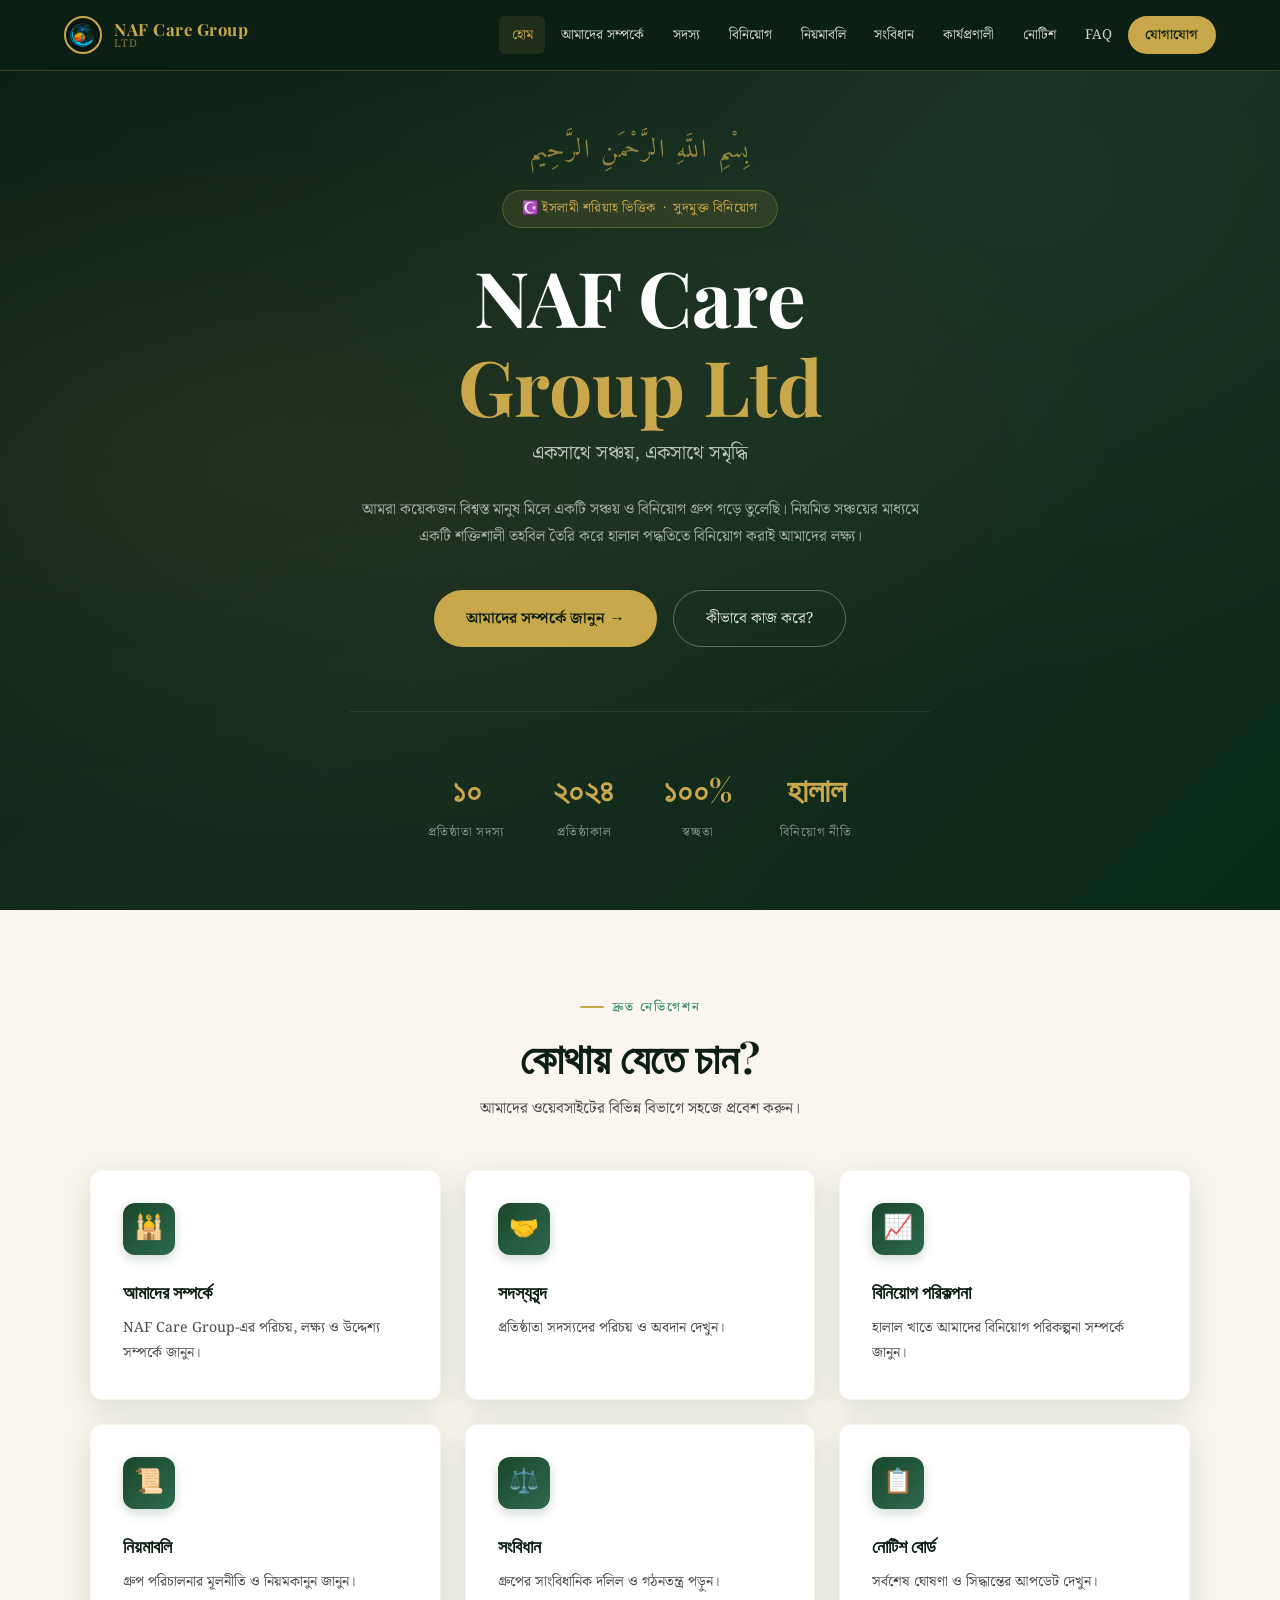
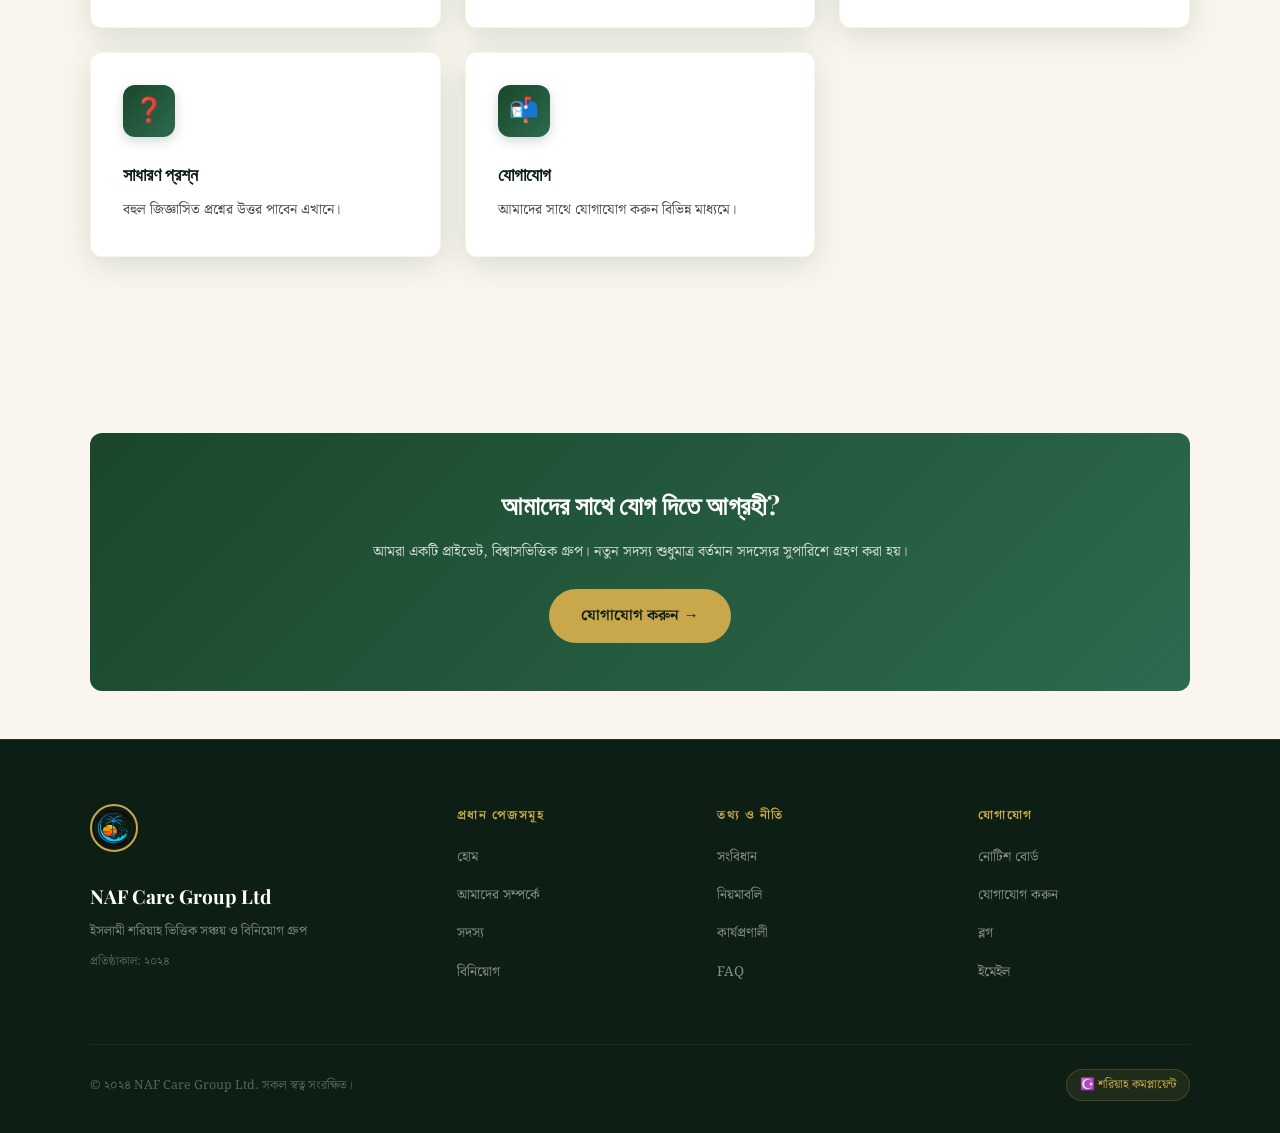
==== commit 2c9f2075: "Update index.html" ====
--- a/index.html
+++ b/index.html
@@ -51,7 +51,7 @@
       <a href="procedure/" class="btn-outline">কীভাবে কাজ করে?</a>
     </div>
     <div class="hero-stats">
-      <div class="stat-item"><span class="num">৩</span><span class="label">প্রতিষ্ঠাতা সদস্য</span></div>
+      <div class="stat-item"><span class="num">১০</span><span class="label">প্রতিষ্ঠাতা সদস্য</span></div>
       <div class="stat-item"><span class="num">২০২৪</span><span class="label">প্রতিষ্ঠাকাল</span></div>
       <div class="stat-item"><span class="num">১০০%</span><span class="label">স্বচ্ছতা</span></div>
       <div class="stat-item"><span class="num">হালাল</span><span class="label">বিনিয়োগ নীতি</span></div>
--- a/css/style.css
+++ b/css/style.css
@@ -0,0 +1,951 @@
+@import url('https://fonts.googleapis.com/css2?family=Amiri:ital,wght@0,400;0,700;1,400&family=Noto+Serif+Bengali:wght@300;400;500;600;700&family=Playfair+Display:wght@400;600;700&display=swap');
+
+:root {
+  --gold: #c9a84c;
+  --gold-light: #e8c97a;
+  --gold-dark: #9a7a2e;
+  --green: #1a472a;
+  --green-mid: #2d6a4f;
+  --green-light: #40916c;
+  --cream: #faf6ef;
+  --cream-dark: #f0e8d8;
+  --dark: #0d1f15;
+  --dark-mid: #162b1e;
+  --text-dark: #1a1a1a;
+  --text-mid: #4a4a4a;
+  --text-light: #888;
+  --white: #ffffff;
+  --shadow: 0 8px 32px rgba(26, 71, 42, 0.15);
+  --shadow-gold: 0 4px 20px rgba(201, 168, 76, 0.3);
+  --radius: 12px;
+  --transition: all 0.35s cubic-bezier(0.4, 0, 0.2, 1);
+}
+
+*, *::before, *::after {
+  margin: 0; padding: 0;
+  box-sizing: border-box;
+}
+
+html { scroll-behavior: smooth; }
+
+body {
+  font-family: 'Noto Serif Bengali', 'Amiri', serif;
+  background: var(--cream);
+  color: var(--text-dark);
+  line-height: 1.8;
+  overflow-x: hidden;
+}
+
+/* ─── NAVBAR ─── */
+.navbar {
+  position: fixed; top: 0; left: 0; right: 0;
+  z-index: 1000;
+  background: rgba(13, 31, 21, 0.97);
+  backdrop-filter: blur(20px);
+  border-bottom: 1px solid rgba(201, 168, 76, 0.25);
+  transition: var(--transition);
+}
+
+.nav-inner {
+  max-width: 1200px; margin: 0 auto;
+  padding: 0 1.5rem;
+  display: flex; align-items: center; justify-content: space-between;
+  height: 70px;
+}
+
+.nav-brand {
+  display: flex; align-items: center; gap: 0.75rem;
+  text-decoration: none;
+}
+
+.nav-brand img {
+  width: 38px; height: 38px;
+  border-radius: 50%;
+  border: 2px solid var(--gold);
+}
+
+.nav-brand-text {
+  display: flex; flex-direction: column; line-height: 1.1;
+}
+
+.nav-brand-text span:first-child {
+  font-family: 'Playfair Display', serif;
+  font-size: 1.05rem; font-weight: 700;
+  color: var(--gold);
+  letter-spacing: 0.5px;
+}
+
+.nav-brand-text span:last-child {
+  font-size: 0.68rem; color: rgba(201,168,76,0.6);
+  letter-spacing: 1px; text-transform: uppercase;
+}
+
+.nav-links {
+  display: flex; align-items: center; gap: 0.2rem;
+  list-style: none;
+}
+
+.nav-links a {
+  display: block;
+  padding: 0.4rem 0.8rem;
+  color: rgba(255,255,255,0.8);
+  text-decoration: none;
+  font-size: 0.85rem;
+  border-radius: 6px;
+  transition: var(--transition);
+  font-family: 'Noto Serif Bengali', serif;
+}
+
+.nav-links a:hover, .nav-links a.active {
+  color: var(--gold);
+  background: rgba(201, 168, 76, 0.1);
+}
+
+.nav-contact-btn {
+  padding: 0.45rem 1.1rem !important;
+  background: var(--gold) !important;
+  color: var(--dark) !important;
+  font-weight: 600 !important;
+  border-radius: 50px !important;
+}
+
+.nav-contact-btn:hover {
+  background: var(--gold-light) !important;
+  transform: translateY(-1px);
+  box-shadow: var(--shadow-gold);
+}
+
+.hamburger {
+  display: none;
+  flex-direction: column; gap: 5px;
+  background: none; border: none; cursor: pointer;
+  padding: 4px;
+}
+
+.hamburger span {
+  display: block;
+  width: 22px; height: 2px;
+  background: var(--gold);
+  border-radius: 2px;
+  transition: var(--transition);
+}
+
+/* ─── HERO ─── */
+.hero {
+  min-height: 100vh;
+  background: linear-gradient(135deg, var(--dark) 0%, var(--dark-mid) 50%, #0a2a18 100%);
+  display: flex; align-items: center; justify-content: center;
+  text-align: center;
+  position: relative;
+  overflow: hidden;
+  padding: 8rem 1.5rem 4rem;
+}
+
+.hero::before {
+  content: '';
+  position: absolute; inset: 0;
+  background: 
+    radial-gradient(ellipse at 20% 50%, rgba(201,168,76,0.08) 0%, transparent 60%),
+    radial-gradient(ellipse at 80% 20%, rgba(45,106,79,0.15) 0%, transparent 50%);
+  pointer-events: none;
+}
+
+.hero-arabic {
+  font-family: 'Amiri', serif;
+  font-size: 1.6rem;
+  color: rgba(201,168,76,0.7);
+  letter-spacing: 2px;
+  margin-bottom: 1rem;
+  animation: fadeDown 0.8s ease both;
+}
+
+.hero-badge {
+  display: inline-flex; align-items: center; gap: 0.5rem;
+  background: rgba(201,168,76,0.12);
+  border: 1px solid rgba(201,168,76,0.3);
+  color: var(--gold);
+  padding: 0.4rem 1.2rem;
+  border-radius: 50px;
+  font-size: 0.82rem;
+  margin-bottom: 1.5rem;
+  animation: fadeDown 0.9s ease both;
+  letter-spacing: 0.5px;
+}
+
+.hero h1 {
+  font-family: 'Playfair Display', serif;
+  font-size: clamp(2.8rem, 6vw, 5rem);
+  font-weight: 700;
+  color: var(--white);
+  line-height: 1.15;
+  margin-bottom: 0.5rem;
+  animation: fadeDown 1s ease both;
+}
+
+.hero h1 span { color: var(--gold); }
+
+.hero-tagline {
+  font-size: 1.2rem;
+  color: rgba(255,255,255,0.7);
+  margin-bottom: 1.5rem;
+  animation: fadeDown 1.1s ease both;
+}
+
+.hero-desc {
+  max-width: 580px; margin: 0 auto 2.5rem;
+  color: rgba(255,255,255,0.6);
+  font-size: 0.95rem;
+  animation: fadeDown 1.2s ease both;
+}
+
+.hero-buttons {
+  display: flex; gap: 1rem; justify-content: center; flex-wrap: wrap;
+  animation: fadeDown 1.3s ease both;
+}
+
+.btn-primary {
+  display: inline-flex; align-items: center; gap: 0.5rem;
+  padding: 0.85rem 2rem;
+  background: var(--gold);
+  color: var(--dark);
+  text-decoration: none;
+  border-radius: 50px;
+  font-weight: 700;
+  font-size: 0.95rem;
+  transition: var(--transition);
+  font-family: 'Noto Serif Bengali', serif;
+}
+
+.btn-primary:hover {
+  background: var(--gold-light);
+  transform: translateY(-2px);
+  box-shadow: var(--shadow-gold);
+}
+
+.btn-outline {
+  display: inline-flex; align-items: center; gap: 0.5rem;
+  padding: 0.85rem 2rem;
+  border: 1.5px solid rgba(255,255,255,0.3);
+  color: rgba(255,255,255,0.85);
+  text-decoration: none;
+  border-radius: 50px;
+  font-size: 0.95rem;
+  transition: var(--transition);
+  font-family: 'Noto Serif Bengali', serif;
+}
+
+.btn-outline:hover {
+  border-color: var(--gold);
+  color: var(--gold);
+  background: rgba(201,168,76,0.08);
+}
+
+.hero-stats {
+  display: flex; justify-content: center; gap: 3rem; flex-wrap: wrap;
+  margin-top: 4rem;
+  padding-top: 3rem;
+  border-top: 1px solid rgba(255,255,255,0.08);
+  animation: fadeUp 1.4s ease both;
+}
+
+.stat-item { text-align: center; }
+.stat-item .num {
+  display: block;
+  font-family: 'Playfair Display', serif;
+  font-size: 2rem; font-weight: 700;
+  color: var(--gold);
+}
+.stat-item .label {
+  font-size: 0.78rem;
+  color: rgba(255,255,255,0.5);
+  text-transform: uppercase;
+  letter-spacing: 1px;
+}
+
+/* ─── PAGE HEADER ─── */
+.page-header {
+  background: linear-gradient(135deg, var(--dark) 0%, var(--dark-mid) 100%);
+  padding: 8rem 1.5rem 4rem;
+  text-align: center;
+  position: relative;
+  overflow: hidden;
+}
+
+.page-header::before {
+  content: '';
+  position: absolute; inset: 0;
+  background: radial-gradient(ellipse at 50% 80%, rgba(201,168,76,0.1) 0%, transparent 60%);
+}
+
+.page-header .page-badge {
+  display: inline-block;
+  background: rgba(201,168,76,0.15);
+  border: 1px solid rgba(201,168,76,0.3);
+  color: var(--gold);
+  padding: 0.3rem 1rem;
+  border-radius: 50px;
+  font-size: 0.8rem;
+  margin-bottom: 1rem;
+  letter-spacing: 1px;
+}
+
+.page-header h1 {
+  font-family: 'Playfair Display', serif;
+  font-size: clamp(2rem, 4vw, 3.2rem);
+  color: var(--white);
+  margin-bottom: 0.75rem;
+}
+
+.page-header p {
+  color: rgba(255,255,255,0.6);
+  font-size: 1rem;
+  max-width: 520px;
+  margin: 0 auto;
+}
+
+/* ─── SECTIONS ─── */
+section { padding: 5rem 1.5rem; }
+
+.container {
+  max-width: 1100px;
+  margin: 0 auto;
+}
+
+.section-label {
+  display: inline-flex; align-items: center; gap: 0.5rem;
+  color: var(--green-light);
+  font-size: 0.78rem;
+  text-transform: uppercase;
+  letter-spacing: 2px;
+  font-weight: 600;
+  margin-bottom: 0.75rem;
+}
+
+.section-label::before {
+  content: '';
+  display: inline-block;
+  width: 24px; height: 2px;
+  background: var(--gold);
+  border-radius: 2px;
+}
+
+h2.section-title {
+  font-family: 'Playfair Display', serif;
+  font-size: clamp(1.8rem, 3.5vw, 2.6rem);
+  color: var(--dark);
+  line-height: 1.25;
+  margin-bottom: 0.75rem;
+}
+
+.section-desc {
+  color: var(--text-mid);
+  font-size: 0.95rem;
+  max-width: 520px;
+  margin-bottom: 3rem;
+}
+
+/* ─── CARDS ─── */
+.cards-grid {
+  display: grid;
+  grid-template-columns: repeat(auto-fill, minmax(280px, 1fr));
+  gap: 1.5rem;
+}
+
+.card {
+  background: var(--white);
+  border-radius: var(--radius);
+  padding: 2rem;
+  border: 1px solid rgba(201,168,76,0.12);
+  box-shadow: var(--shadow);
+  transition: var(--transition);
+  position: relative;
+  overflow: hidden;
+}
+
+.card::before {
+  content: '';
+  position: absolute;
+  top: 0; left: 0; right: 0;
+  height: 3px;
+  background: linear-gradient(90deg, var(--gold), var(--gold-light));
+  transform: scaleX(0);
+  transition: var(--transition);
+  transform-origin: left;
+}
+
+.card:hover {
+  transform: translateY(-4px);
+  box-shadow: 0 16px 48px rgba(26,71,42,0.15);
+  border-color: rgba(201,168,76,0.3);
+}
+
+.card:hover::before { transform: scaleX(1); }
+
+.card-icon {
+  width: 52px; height: 52px;
+  border-radius: 12px;
+  background: linear-gradient(135deg, var(--green), var(--green-mid));
+  display: flex; align-items: center; justify-content: center;
+  font-size: 1.5rem;
+  margin-bottom: 1.25rem;
+  box-shadow: 0 4px 12px rgba(26,71,42,0.2);
+}
+
+.card h3 {
+  font-family: 'Playfair Display', serif;
+  font-size: 1.15rem;
+  color: var(--dark);
+  margin-bottom: 0.5rem;
+}
+
+.card p { font-size: 0.88rem; color: var(--text-mid); }
+
+.tag {
+  display: inline-block;
+  padding: 0.2rem 0.7rem;
+  border-radius: 50px;
+  font-size: 0.72rem;
+  font-weight: 600;
+  margin-bottom: 0.75rem;
+}
+
+.tag-active { background: rgba(64,145,108,0.15); color: var(--green-light); }
+.tag-next { background: rgba(201,168,76,0.15); color: var(--gold-dark); }
+.tag-future { background: rgba(74,74,74,0.1); color: var(--text-mid); }
+
+/* ─── STEPS ─── */
+.steps-grid {
+  display: grid;
+  grid-template-columns: repeat(auto-fill, minmax(200px, 1fr));
+  gap: 1.5rem;
+}
+
+.step {
+  text-align: center;
+  padding: 2rem 1.5rem;
+  background: var(--white);
+  border-radius: var(--radius);
+  border: 1px solid rgba(201,168,76,0.12);
+  box-shadow: var(--shadow);
+  transition: var(--transition);
+}
+
+.step:hover {
+  transform: translateY(-4px);
+  border-color: rgba(201,168,76,0.3);
+}
+
+.step-num {
+  display: inline-block;
+  width: 36px; height: 36px;
+  background: var(--green);
+  color: var(--gold);
+  border-radius: 50%;
+  line-height: 36px;
+  font-size: 0.85rem;
+  font-weight: 700;
+  margin-bottom: 1rem;
+}
+
+.step-icon { font-size: 2rem; margin-bottom: 0.75rem; display: block; }
+
+.step h3 {
+  font-size: 0.95rem;
+  color: var(--dark);
+  margin-bottom: 0.5rem;
+  font-family: 'Playfair Display', serif;
+}
+
+.step p { font-size: 0.82rem; color: var(--text-mid); }
+
+/* ─── MEMBERS ─── */
+.members-grid {
+  display: grid;
+  grid-template-columns: repeat(auto-fill, minmax(240px, 1fr));
+  gap: 1.5rem;
+}
+
+.member-card {
+  background: var(--white);
+  border-radius: var(--radius);
+  padding: 2.5rem 2rem;
+  text-align: center;
+  border: 1px solid rgba(201,168,76,0.15);
+  box-shadow: var(--shadow);
+  transition: var(--transition);
+}
+
+.member-card:hover {
+  transform: translateY(-4px);
+  border-color: var(--gold);
+  box-shadow: var(--shadow-gold);
+}
+
+.member-avatar {
+  width: 72px; height: 72px;
+  border-radius: 50%;
+  background: linear-gradient(135deg, var(--green), var(--green-mid));
+  display: flex; align-items: center; justify-content: center;
+  font-family: 'Playfair Display', serif;
+  font-size: 1.8rem; font-weight: 700;
+  color: var(--gold);
+  margin: 0 auto 1.25rem;
+  border: 3px solid rgba(201,168,76,0.3);
+}
+
+.member-card h3 {
+  font-family: 'Playfair Display', serif;
+  font-size: 1.1rem;
+  color: var(--dark);
+  margin-bottom: 0.3rem;
+}
+
+.member-role {
+  font-size: 0.8rem;
+  color: var(--text-light);
+  margin-bottom: 0.75rem;
+}
+
+.member-badge {
+  display: inline-flex; align-items: center; gap: 0.3rem;
+  background: rgba(64,145,108,0.12);
+  color: var(--green-light);
+  padding: 0.25rem 0.75rem;
+  border-radius: 50px;
+  font-size: 0.75rem;
+  font-weight: 600;
+}
+
+/* ─── FAQ ─── */
+.faq-list { max-width: 750px; }
+
+.faq-item {
+  background: var(--white);
+  border-radius: var(--radius);
+  border: 1px solid rgba(201,168,76,0.12);
+  margin-bottom: 1rem;
+  overflow: hidden;
+  box-shadow: 0 2px 12px rgba(26,71,42,0.06);
+}
+
+.faq-q {
+  width: 100%; background: none; border: none; cursor: pointer;
+  padding: 1.25rem 1.5rem;
+  display: flex; align-items: center; justify-content: space-between; gap: 1rem;
+  text-align: left;
+  font-family: 'Noto Serif Bengali', serif;
+  font-size: 0.95rem;
+  color: var(--dark);
+  font-weight: 600;
+  transition: var(--transition);
+}
+
+.faq-q:hover { color: var(--green); }
+
+.faq-q .arrow {
+  width: 28px; height: 28px; flex-shrink: 0;
+  border-radius: 50%;
+  background: rgba(201,168,76,0.1);
+  display: flex; align-items: center; justify-content: center;
+  font-size: 0.75rem;
+  color: var(--gold);
+  transition: var(--transition);
+}
+
+.faq-q[aria-expanded="true"] .arrow {
+  background: var(--gold);
+  color: var(--dark);
+  transform: rotate(45deg);
+}
+
+.faq-a {
+  max-height: 0; overflow: hidden;
+  transition: max-height 0.4s ease, padding 0.4s ease;
+  padding: 0 1.5rem;
+  font-size: 0.88rem;
+  color: var(--text-mid);
+}
+
+.faq-a.open {
+  max-height: 300px;
+  padding: 0 1.5rem 1.25rem;
+}
+
+/* ─── NOTICE ─── */
+.notice-list { display: flex; flex-direction: column; gap: 1.25rem; max-width: 800px; }
+
+.notice-item {
+  background: var(--white);
+  border-radius: var(--radius);
+  padding: 1.75rem;
+  display: flex; gap: 1.25rem;
+  border: 1px solid rgba(201,168,76,0.12);
+  box-shadow: var(--shadow);
+  transition: var(--transition);
+  border-left: 4px solid var(--gold);
+}
+
+.notice-item:hover { transform: translateX(4px); border-left-color: var(--green); }
+
+.notice-date {
+  flex-shrink: 0; text-align: center;
+  background: rgba(26,71,42,0.06);
+  border-radius: 8px;
+  padding: 0.75rem 1rem;
+  min-width: 80px;
+}
+
+.notice-date .month {
+  display: block; font-size: 0.7rem;
+  color: var(--green);
+  text-transform: uppercase; letter-spacing: 1px;
+  font-weight: 700; margin-bottom: 0.2rem;
+}
+
+.notice-date .year {
+  display: block; font-family: 'Playfair Display', serif;
+  font-size: 1.2rem; color: var(--dark); font-weight: 700;
+}
+
+.notice-content h3 {
+  font-family: 'Playfair Display', serif;
+  font-size: 1rem; color: var(--dark);
+  margin-bottom: 0.4rem;
+}
+
+.notice-content p { font-size: 0.86rem; color: var(--text-mid); }
+
+/* ─── TABLE ─── */
+.table-wrap {
+  overflow-x: auto;
+  border-radius: var(--radius);
+  box-shadow: var(--shadow);
+}
+
+table {
+  width: 100%;
+  border-collapse: collapse;
+  background: var(--white);
+}
+
+thead {
+  background: linear-gradient(135deg, var(--green), var(--green-mid));
+}
+
+thead th {
+  padding: 1rem 1.25rem;
+  color: var(--gold);
+  font-size: 0.82rem;
+  text-align: right;
+  font-weight: 600;
+  letter-spacing: 0.5px;
+}
+
+tbody td {
+  padding: 0.9rem 1.25rem;
+  font-size: 0.88rem;
+  color: var(--text-dark);
+  border-bottom: 1px solid rgba(201,168,76,0.08);
+  text-align: right;
+}
+
+tbody tr:hover { background: rgba(201,168,76,0.04); }
+
+/* ─── CONTACT ─── */
+.contact-grid {
+  display: grid;
+  grid-template-columns: repeat(auto-fill, minmax(240px, 1fr));
+  gap: 1.5rem;
+}
+
+.contact-card {
+  background: var(--white);
+  border-radius: var(--radius);
+  padding: 2rem;
+  text-align: center;
+  border: 1px solid rgba(201,168,76,0.12);
+  box-shadow: var(--shadow);
+  transition: var(--transition);
+}
+
+.contact-card:hover {
+  transform: translateY(-4px);
+  border-color: var(--gold);
+  box-shadow: var(--shadow-gold);
+}
+
+.contact-icon {
+  width: 56px; height: 56px;
+  border-radius: 50%;
+  background: linear-gradient(135deg, var(--green), var(--green-mid));
+  display: flex; align-items: center; justify-content: center;
+  font-size: 1.4rem;
+  margin: 0 auto 1rem;
+}
+
+.contact-card h3 {
+  font-family: 'Playfair Display', serif;
+  font-size: 1.05rem; color: var(--dark);
+  margin-bottom: 0.5rem;
+}
+
+.contact-card a {
+  color: var(--green-light);
+  text-decoration: none;
+  font-size: 0.88rem;
+  transition: var(--transition);
+}
+
+.contact-card a:hover { color: var(--gold); }
+
+.contact-card p { font-size: 0.88rem; color: var(--text-mid); }
+
+/* ─── NOTICE BOX ─── */
+.alert-box {
+  background: rgba(201,168,76,0.08);
+  border: 1px solid rgba(201,168,76,0.3);
+  border-radius: var(--radius);
+  padding: 1.25rem 1.5rem;
+  display: flex; gap: 1rem; align-items: flex-start;
+  margin-top: 2rem;
+}
+
+.alert-box .alert-icon { font-size: 1.25rem; flex-shrink: 0; }
+.alert-box p { font-size: 0.88rem; color: var(--text-mid); }
+.alert-box strong { color: var(--dark); }
+
+/* ─── CONSTITUTION ─── */
+.constitution-section {
+  background: var(--white);
+  border-radius: var(--radius);
+  padding: 2.5rem;
+  border: 1px solid rgba(201,168,76,0.12);
+  box-shadow: var(--shadow);
+  margin-bottom: 1.5rem;
+}
+
+.constitution-section h3 {
+  font-family: 'Playfair Display', serif;
+  font-size: 1.2rem;
+  color: var(--green);
+  margin-bottom: 1rem;
+  padding-bottom: 0.75rem;
+  border-bottom: 1px solid rgba(201,168,76,0.15);
+  display: flex; align-items: center; gap: 0.75rem;
+}
+
+.constitution-section h3 .num {
+  display: inline-flex; align-items: center; justify-content: center;
+  width: 30px; height: 30px;
+  background: var(--green);
+  color: var(--gold);
+  border-radius: 50%;
+  font-size: 0.8rem;
+  font-weight: 700; flex-shrink: 0;
+}
+
+.constitution-section ul {
+  list-style: none;
+  padding: 0;
+}
+
+.constitution-section ul li {
+  padding: 0.6rem 0;
+  border-bottom: 1px solid rgba(201,168,76,0.07);
+  font-size: 0.9rem;
+  color: var(--text-mid);
+  display: flex; align-items: flex-start; gap: 0.6rem;
+}
+
+.constitution-section ul li::before {
+  content: '◆';
+  color: var(--gold);
+  font-size: 0.5rem;
+  margin-top: 0.45rem;
+  flex-shrink: 0;
+}
+
+/* ─── FOOTER ─── */
+footer {
+  background: var(--dark);
+  padding: 4rem 1.5rem 2rem;
+  border-top: 1px solid rgba(201,168,76,0.15);
+}
+
+.footer-inner {
+  max-width: 1100px; margin: 0 auto;
+}
+
+.footer-top {
+  display: grid;
+  grid-template-columns: 1.5fr repeat(3, 1fr);
+  gap: 3rem;
+  margin-bottom: 3rem;
+}
+
+.footer-brand img {
+  width: 48px; height: 48px;
+  border-radius: 50%;
+  border: 2px solid var(--gold);
+  margin-bottom: 1rem;
+}
+
+.footer-brand h3 {
+  font-family: 'Playfair Display', serif;
+  color: var(--white);
+  font-size: 1.2rem;
+  margin-bottom: 0.4rem;
+}
+
+.footer-brand p {
+  font-size: 0.82rem;
+  color: rgba(255,255,255,0.45);
+  margin-bottom: 0.3rem;
+}
+
+.footer-col h4 {
+  color: var(--gold);
+  font-size: 0.78rem;
+  text-transform: uppercase;
+  letter-spacing: 1.5px;
+  margin-bottom: 1rem;
+}
+
+.footer-col ul { list-style: none; }
+.footer-col ul li { margin-bottom: 0.6rem; }
+.footer-col ul li a {
+  color: rgba(255,255,255,0.5);
+  text-decoration: none;
+  font-size: 0.85rem;
+  transition: var(--transition);
+}
+
+.footer-col ul li a:hover { color: var(--gold); }
+
+.footer-bottom {
+  border-top: 1px solid rgba(255,255,255,0.06);
+  padding-top: 1.5rem;
+  display: flex; justify-content: space-between; align-items: center;
+  flex-wrap: wrap; gap: 0.5rem;
+}
+
+.footer-bottom p {
+  font-size: 0.78rem;
+  color: rgba(255,255,255,0.3);
+}
+
+.footer-bottom .halal-badge {
+  display: inline-flex; align-items: center; gap: 0.4rem;
+  background: rgba(201,168,76,0.1);
+  border: 1px solid rgba(201,168,76,0.2);
+  color: var(--gold);
+  padding: 0.25rem 0.8rem;
+  border-radius: 50px;
+  font-size: 0.75rem;
+}
+
+/* ─── HIGHLIGHT BOX ─── */
+.highlight-box {
+  background: linear-gradient(135deg, var(--green) 0%, var(--green-mid) 100%);
+  border-radius: var(--radius);
+  padding: 3rem;
+  text-align: center;
+  color: var(--white);
+  margin-top: 3rem;
+}
+
+.highlight-box h3 {
+  font-family: 'Playfair Display', serif;
+  font-size: 1.6rem;
+  margin-bottom: 0.75rem;
+}
+
+.highlight-box p {
+  font-size: 0.9rem;
+  opacity: 0.8;
+  margin-bottom: 1.5rem;
+}
+
+/* ─── BREADCRUMB ─── */
+.breadcrumb {
+  display: flex; align-items: center; gap: 0.5rem;
+  font-size: 0.8rem;
+  color: rgba(255,255,255,0.45);
+  margin-bottom: 0.75rem;
+  justify-content: center;
+}
+
+.breadcrumb a { color: rgba(201,168,76,0.7); text-decoration: none; }
+.breadcrumb a:hover { color: var(--gold); }
+.breadcrumb span { color: rgba(255,255,255,0.3); }
+
+/* ─── ANIMATIONS ─── */
+@keyframes fadeDown {
+  from { opacity: 0; transform: translateY(-20px); }
+  to   { opacity: 1; transform: translateY(0); }
+}
+
+@keyframes fadeUp {
+  from { opacity: 0; transform: translateY(20px); }
+  to   { opacity: 1; transform: translateY(0); }
+}
+
+.fade-in {
+  opacity: 0;
+  transform: translateY(24px);
+  transition: opacity 0.6s ease, transform 0.6s ease;
+}
+
+.fade-in.visible {
+  opacity: 1;
+  transform: translateY(0);
+}
+
+/* ─── RESPONSIVE ─── */
+@media (max-width: 900px) {
+  .footer-top { grid-template-columns: 1fr 1fr; }
+}
+
+@media (max-width: 700px) {
+  .nav-links { display: none; }
+  .hamburger { display: flex; }
+  .nav-links.open {
+    display: flex; flex-direction: column;
+    position: fixed; top: 70px; left: 0; right: 0;
+    background: rgba(13,31,21,0.98);
+    padding: 1.5rem;
+    gap: 0.25rem;
+    border-bottom: 1px solid rgba(201,168,76,0.2);
+  }
+  .nav-links.open a { padding: 0.75rem 1rem; font-size: 1rem; }
+  .footer-top { grid-template-columns: 1fr; gap: 2rem; }
+  .footer-bottom { flex-direction: column; text-align: center; }
+  .hero-stats { gap: 2rem; }
+}
+
+/* ─── BG VARIANTS ─── */
+.bg-cream { background: var(--cream); }
+.bg-white { background: var(--white); }
+.bg-dark { background: var(--dark); color: var(--white); }
+.bg-green {
+  background: linear-gradient(135deg, var(--green) 0%, var(--green-mid) 100%);
+}
+
+/* ─── UTILITY ─── */
+.text-gold { color: var(--gold); }
+.text-green { color: var(--green-light); }
+.mt-1 { margin-top: 1rem; }
+.mt-2 { margin-top: 2rem; }
+.mt-3 { margin-top: 3rem; }
+.mb-1 { margin-bottom: 1rem; }
+.mb-2 { margin-bottom: 2rem; }
+.mb-3 { margin-bottom: 3rem; }
+.flex { display: flex; }
+.gap-1 { gap: 1rem; }
+.flex-wrap { flex-wrap: wrap; }
+.text-center { text-align: center; }
+.divider {
+  height: 1px;
+  background: linear-gradient(90deg, transparent, rgba(201,168,76,0.3), transparent);
+  margin: 3rem 0;
+}
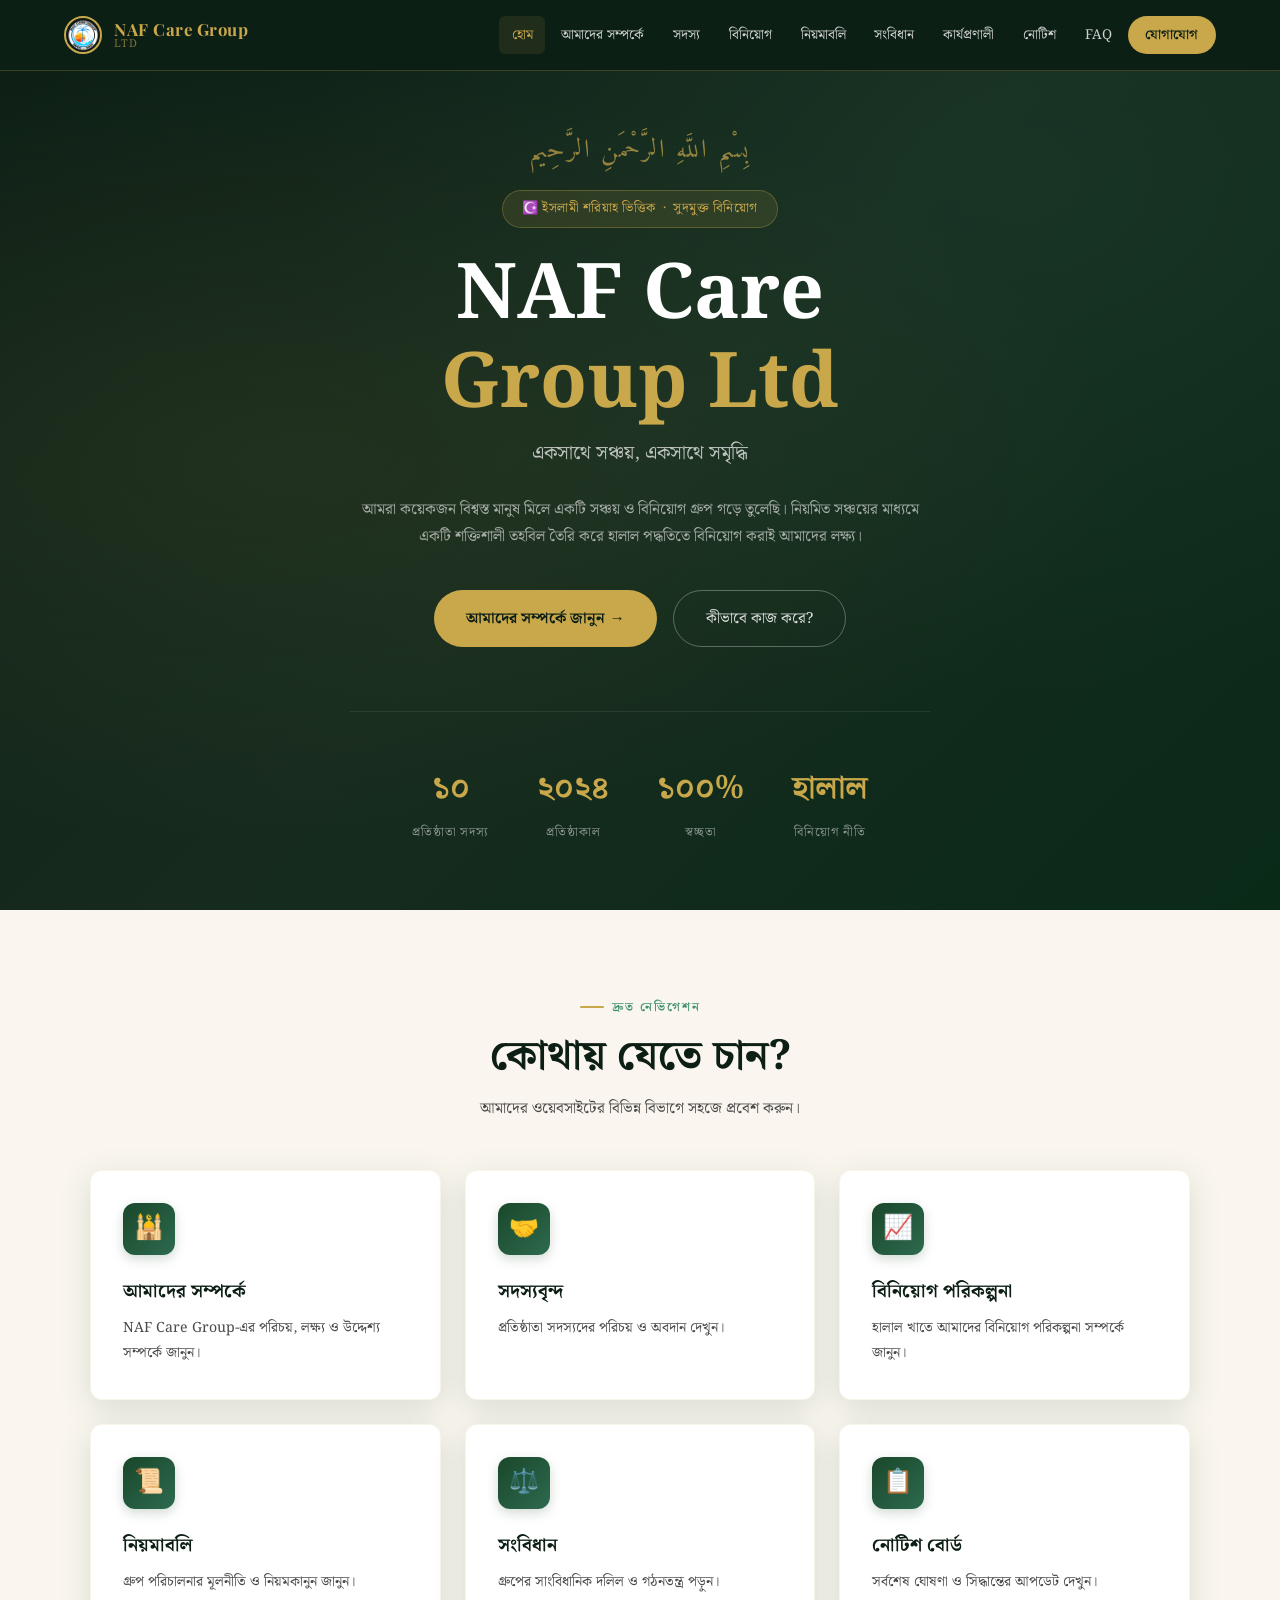
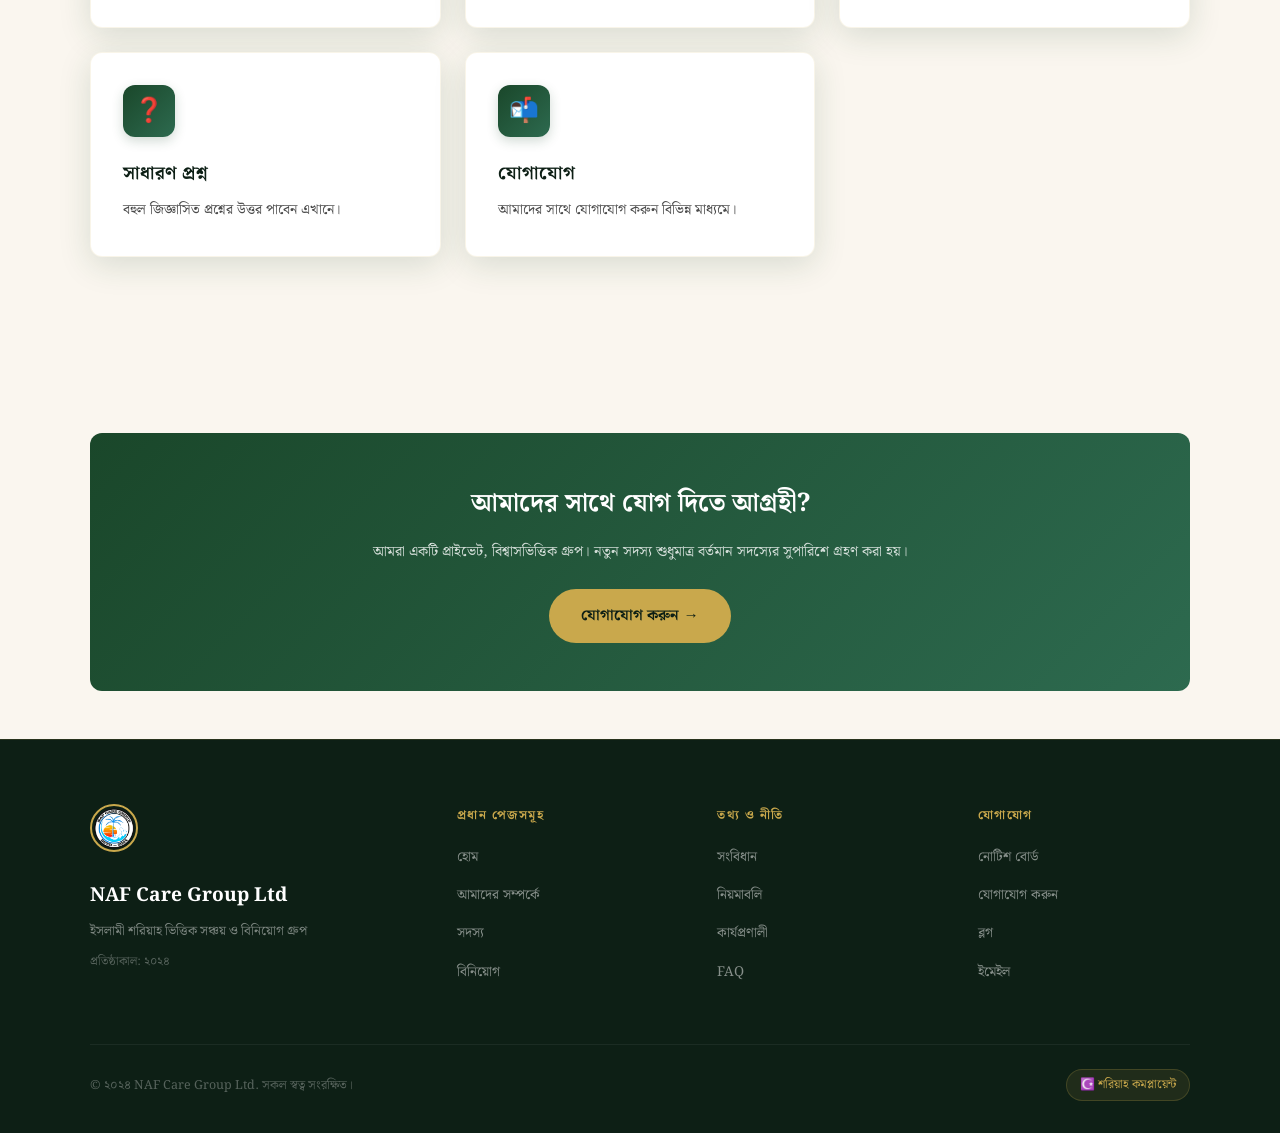
==== commit 058e666e: "Update index.html" ====
--- a/index.html
+++ b/index.html
@@ -157,7 +157,7 @@
           <li><a href="notice/">নোটিশ বোর্ড</a></li>
           <li><a href="contact/">যোগাযোগ করুন</a></li>
           <li><a href="https://nafcaregroup.blogspot.com" target="_blank">ব্লগ</a></li>
-          <li><a href="mailto:info@nafcaregroup.com">ইমেইল</a></li>
+          <li><a href="mailto:nafcaregroup@gmail.com">ইমেইল</a></li>
         </ul>
       </div>
     </div>
--- a/css/style.css
+++ b/css/style.css
@@ -173,7 +173,7 @@
 }
 
 .hero h1 {
-  font-family: 'Playfair Display', serif;
+  font-family: 'Noto Serif Bengali', serif;
   font-size: clamp(2.8rem, 6vw, 5rem);
   font-weight: 700;
   color: var(--white);
@@ -251,7 +251,7 @@
 .stat-item { text-align: center; }
 .stat-item .num {
   display: block;
-  font-family: 'Playfair Display', serif;
+  font-family: 'Noto Serif Bengali', serif;
   font-size: 2rem; font-weight: 700;
   color: var(--gold);
 }
@@ -290,7 +290,7 @@
 }
 
 .page-header h1 {
-  font-family: 'Playfair Display', serif;
+  font-family: 'Noto Serif Bengali', serif;
   font-size: clamp(2rem, 4vw, 3.2rem);
   color: var(--white);
   margin-bottom: 0.75rem;
@@ -330,7 +330,7 @@
 }
 
 h2.section-title {
-  font-family: 'Playfair Display', serif;
+  font-family: 'Noto Serif Bengali', serif;
   font-size: clamp(1.8rem, 3.5vw, 2.6rem);
   color: var(--dark);
   line-height: 1.25;
@@ -392,7 +392,7 @@
 }
 
 .card h3 {
-  font-family: 'Playfair Display', serif;
+  font-family: 'Noto Serif Bengali', serif;
   font-size: 1.15rem;
   color: var(--dark);
   margin-bottom: 0.5rem;
@@ -453,7 +453,7 @@
   font-size: 0.95rem;
   color: var(--dark);
   margin-bottom: 0.5rem;
-  font-family: 'Playfair Display', serif;
+  font-family: 'Noto Serif Bengali', serif;
 }
 
 .step p { font-size: 0.82rem; color: var(--text-mid); }
@@ -494,7 +494,7 @@
 }
 
 .member-card h3 {
-  font-family: 'Playfair Display', serif;
+  font-family: 'Noto Serif Bengali', serif;
   font-size: 1.1rem;
   color: var(--dark);
   margin-bottom: 0.3rem;
@@ -603,12 +603,12 @@
 }
 
 .notice-date .year {
-  display: block; font-family: 'Playfair Display', serif;
+  display: block; font-family: 'Noto Serif Bengali', serif;
   font-size: 1.2rem; color: var(--dark); font-weight: 700;
 }
 
 .notice-content h3 {
-  font-family: 'Playfair Display', serif;
+  font-family: 'Noto Serif Bengali', serif;
   font-size: 1rem; color: var(--dark);
   margin-bottom: 0.4rem;
 }
@@ -684,7 +684,7 @@
 }
 
 .contact-card h3 {
-  font-family: 'Playfair Display', serif;
+  font-family: 'Noto Serif Bengali', serif;
   font-size: 1.05rem; color: var(--dark);
   margin-bottom: 0.5rem;
 }
@@ -725,7 +725,7 @@
 }
 
 .constitution-section h3 {
-  font-family: 'Playfair Display', serif;
+  font-family: 'Noto Serif Bengali', serif;
   font-size: 1.2rem;
   color: var(--green);
   margin-bottom: 1rem;
@@ -791,7 +791,7 @@
 }
 
 .footer-brand h3 {
-  font-family: 'Playfair Display', serif;
+  font-family: 'Noto Serif Bengali', serif;
   color: var(--white);
   font-size: 1.2rem;
   margin-bottom: 0.4rem;
@@ -855,7 +855,7 @@
 }
 
 .highlight-box h3 {
-  font-family: 'Playfair Display', serif;
+  font-family: 'Noto Serif Bengali', serif;
   font-size: 1.6rem;
   margin-bottom: 0.75rem;
 }
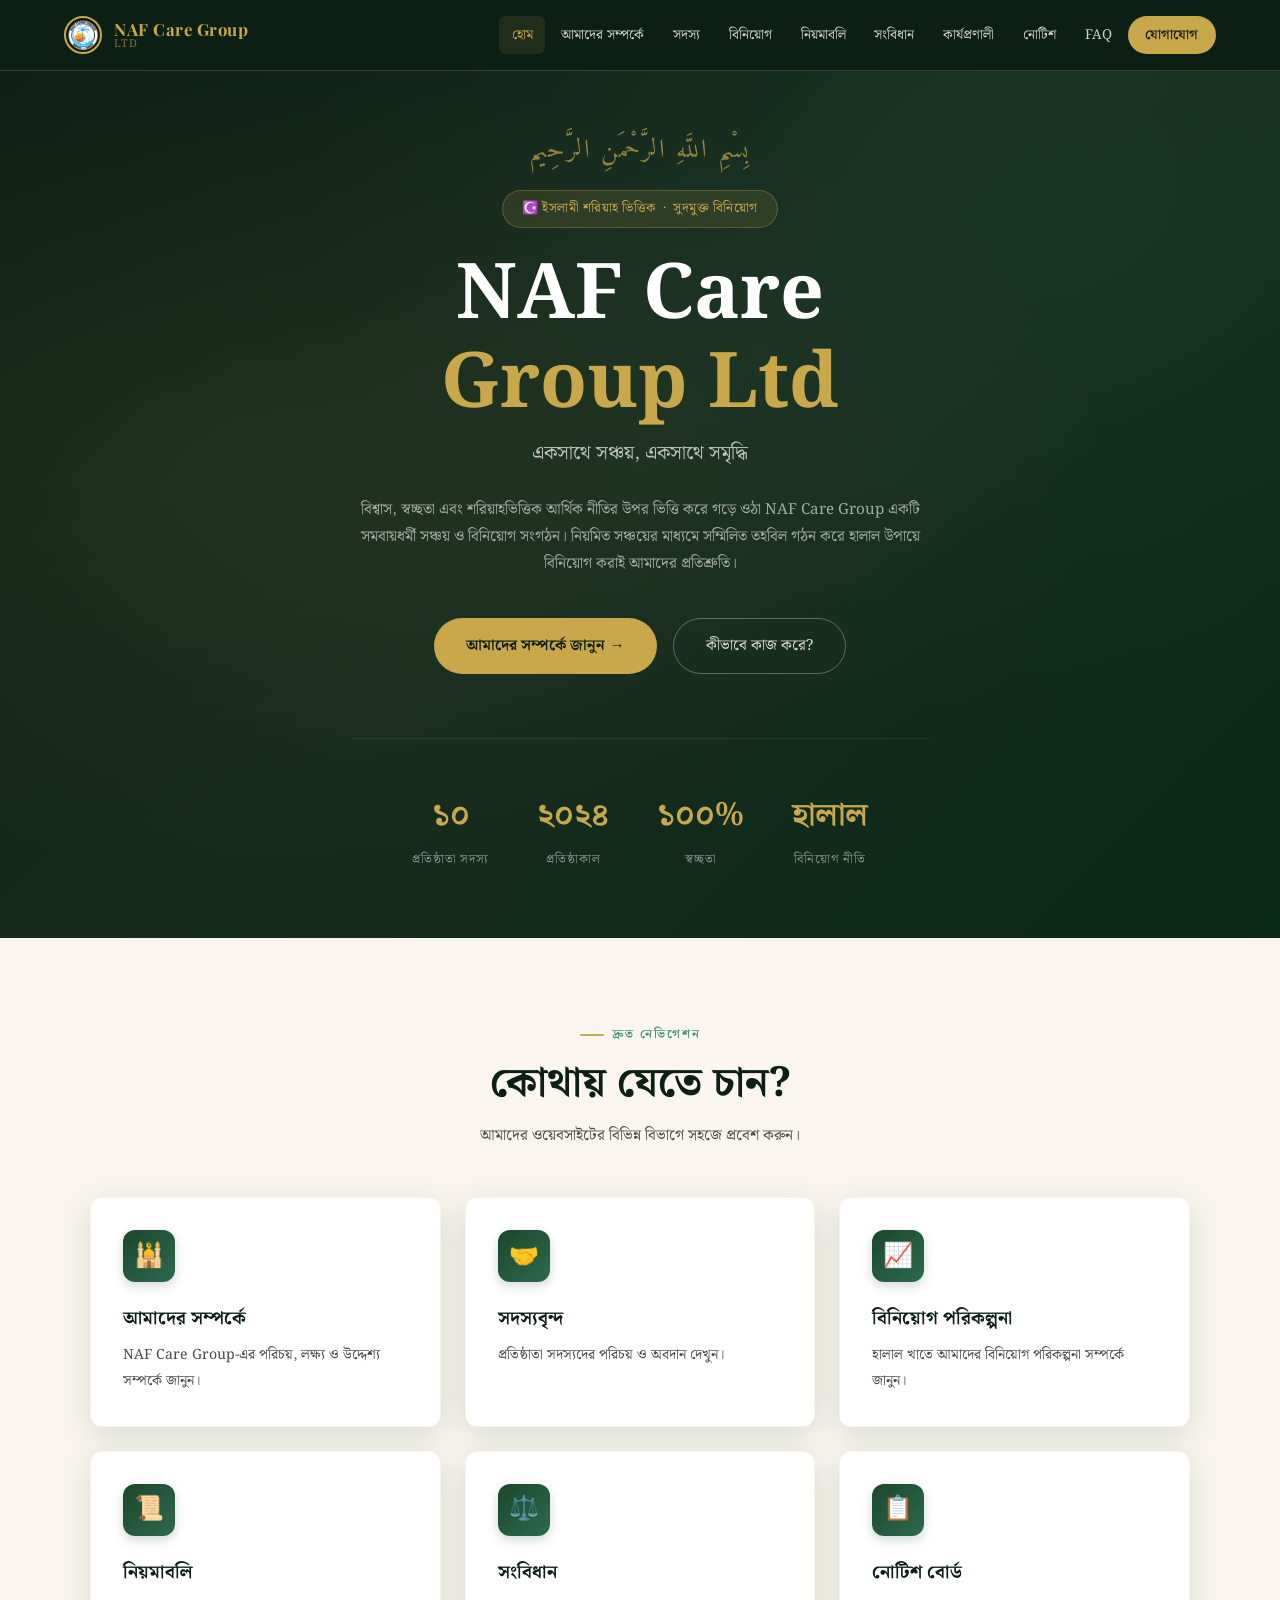
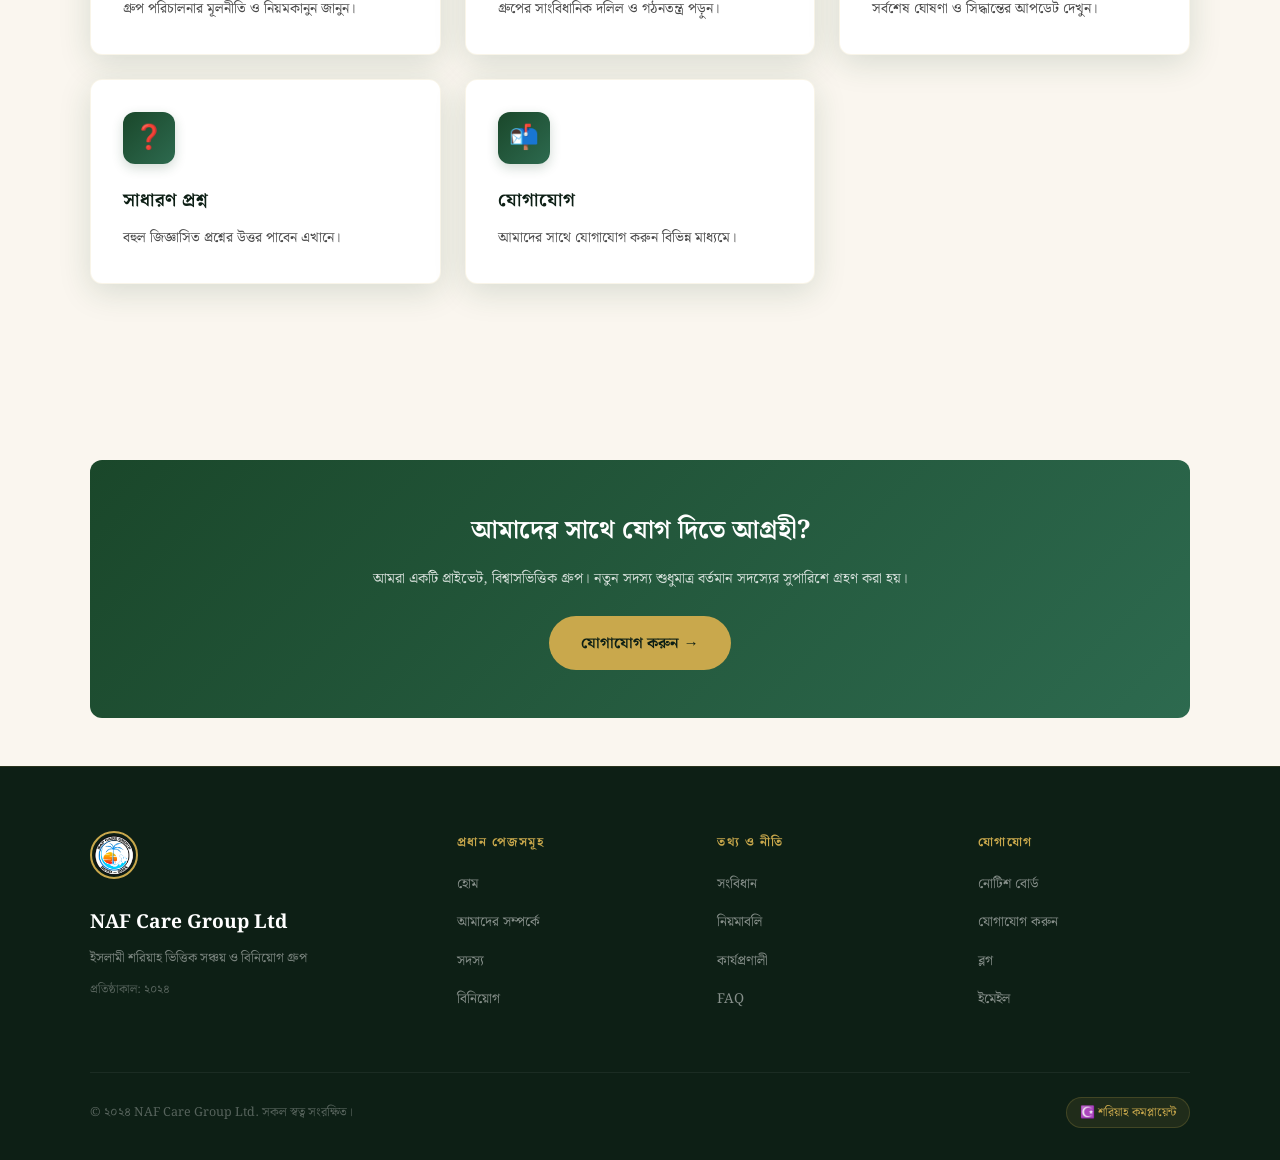
==== commit 9420919c: "Update index.html" ====
--- a/index.html
+++ b/index.html
@@ -45,7 +45,7 @@
     <div class="hero-badge">☪️ ইসলামী শরিয়াহ ভিত্তিক &nbsp;·&nbsp; সুদমুক্ত বিনিয়োগ</div>
     <h1>NAF Care<br /><span>Group Ltd</span></h1>
     <p class="hero-tagline">একসাথে সঞ্চয়, একসাথে সমৃদ্ধি</p>
-    <p class="hero-desc">আমরা কয়েকজন বিশ্বস্ত মানুষ মিলে একটি সঞ্চয় ও বিনিয়োগ গ্রুপ গড়ে তুলেছি। নিয়মিত সঞ্চয়ের মাধ্যমে একটি শক্তিশালী তহবিল তৈরি করে হালাল পদ্ধতিতে বিনিয়োগ করাই আমাদের লক্ষ্য।</p>
+    <p class="hero-desc">বিশ্বাস, স্বচ্ছতা এবং শরিয়াহভিত্তিক আর্থিক নীতির উপর ভিত্তি করে গড়ে ওঠা NAF Care Group একটি সমবায়ধর্মী সঞ্চয় ও বিনিয়োগ সংগঠন। নিয়মিত সঞ্চয়ের মাধ্যমে সম্মিলিত তহবিল গঠন করে হালাল উপায়ে বিনিয়োগ করাই আমাদের প্রতিশ্রুতি।</p>
     <div class="hero-buttons">
       <a href="about/" class="btn-primary">আমাদের সম্পর্কে জানুন →</a>
       <a href="procedure/" class="btn-outline">কীভাবে কাজ করে?</a>
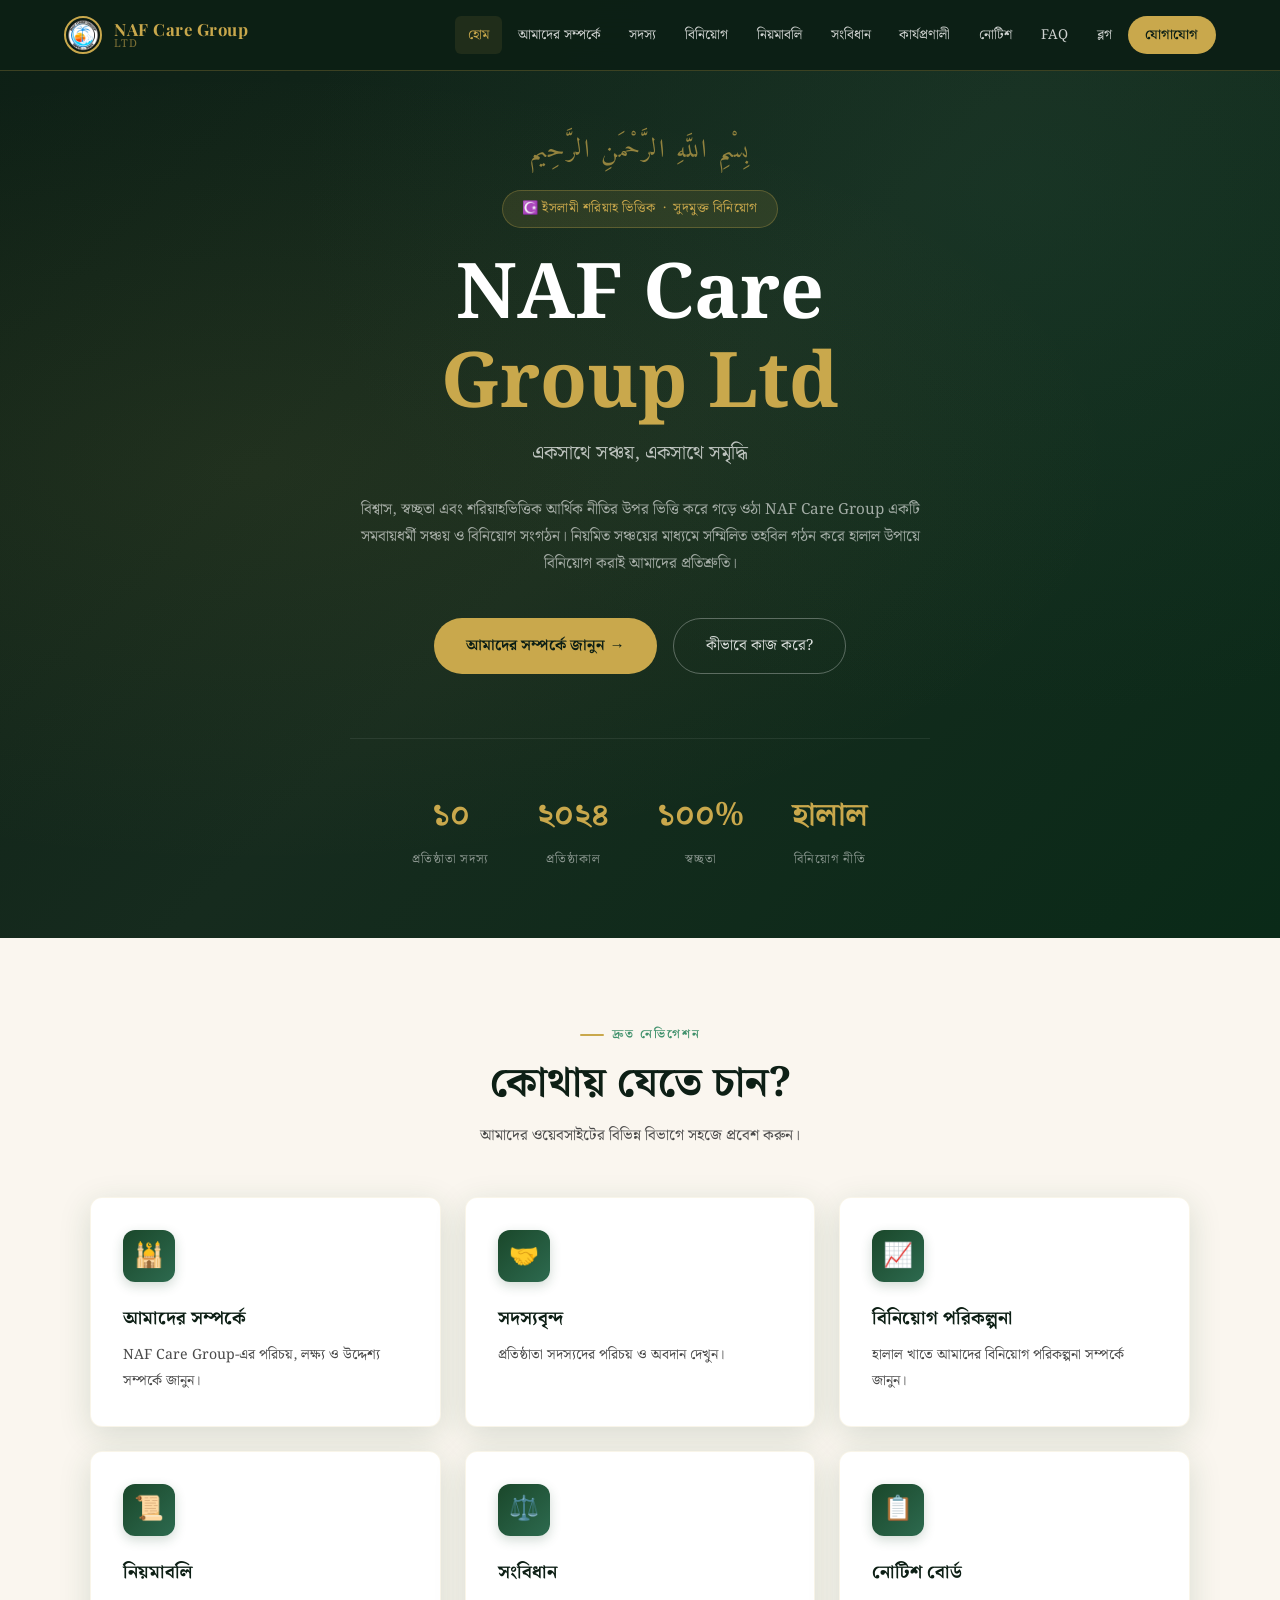
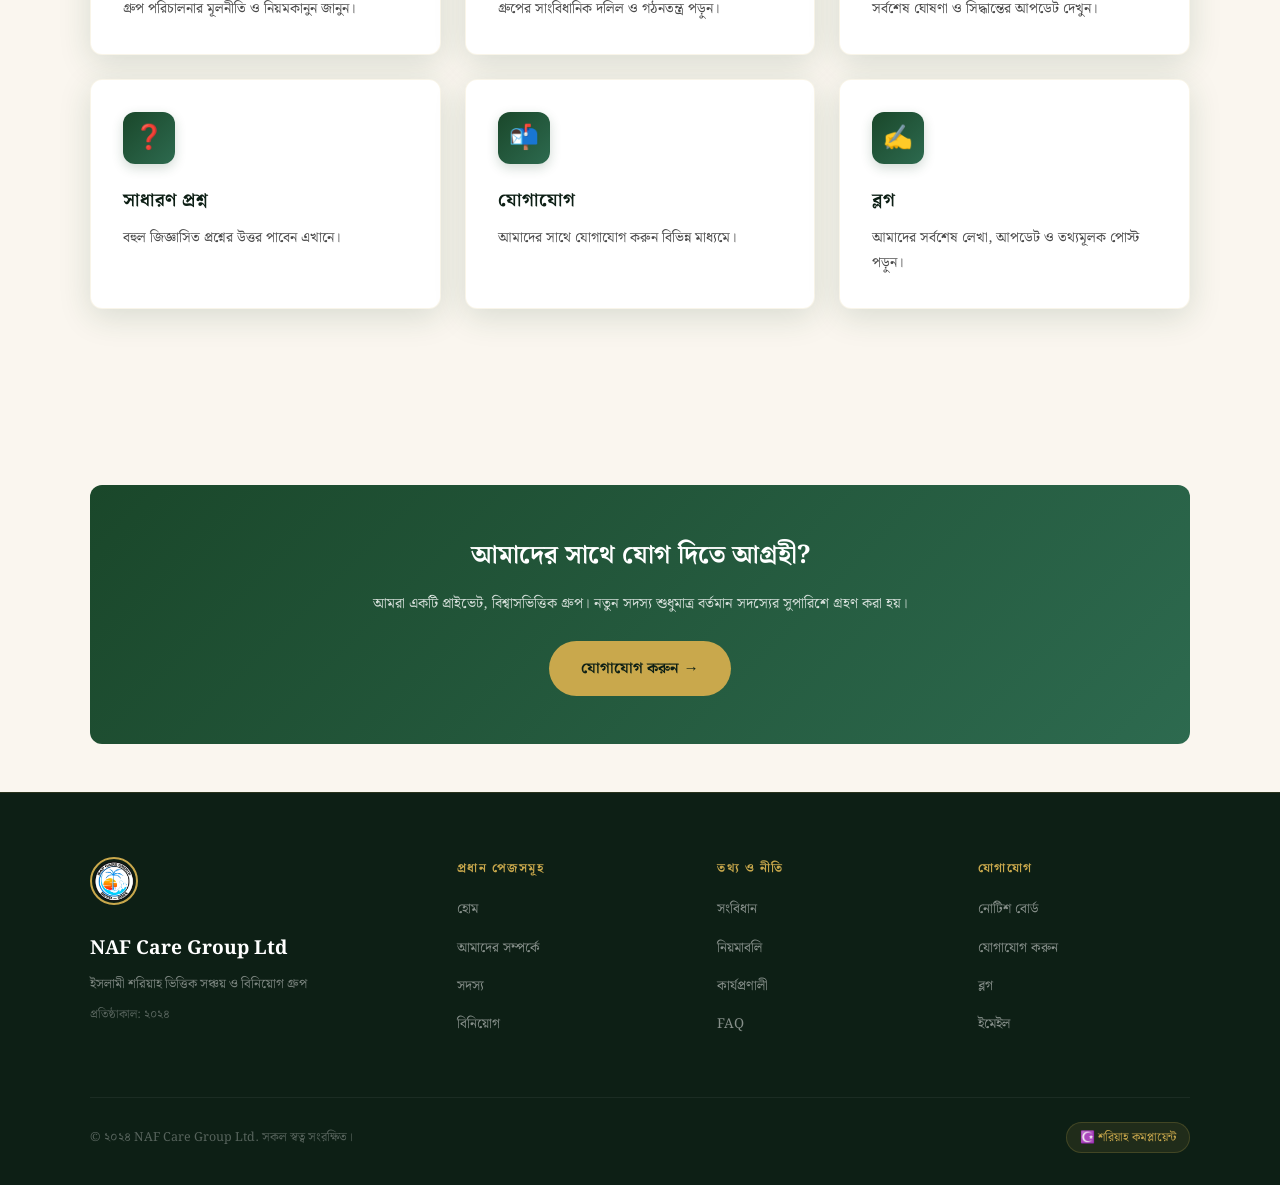
==== commit b828676f: "Update index.html" ====
--- a/index.html
+++ b/index.html
@@ -5,6 +5,40 @@
   <meta name="viewport" content="width=device-width, initial-scale=1.0" />
   <title>NAF Care Group Ltd — ইসলামী শরিয়াহ ভিত্তিক সঞ্চয় ও বিনিয়োগ</title>
   <meta name="description" content="NAF Care Group Ltd — ইসলামী শরিয়াহ ভিত্তিক সঞ্চয় ও বিনিয়োগ গ্রুপ। হালাল পদ্ধতিতে সম্মিলিত বিনিয়োগের মাধ্যমে সমৃদ্ধি।" />
+  
+  <link rel="canonical" href="https://nafcare.github.io/" />
+
+<!-- Open Graph -->
+<meta property="og:type" content="website" />
+<meta property="og:site_name" content="NAF Care Group Ltd" />
+<meta property="og:title" content="NAF Care Group Ltd — ইসলামী শরিয়াহ ভিত্তিক সঞ্চয় ও বিনিয়োগ" />
+<meta property="og:description" content="NAF Care Group Ltd — ইসলামী শরিয়াহ ভিত্তিক সঞ্চয় ও বিনিয়োগ গ্রুপ। হালাল পদ্ধতিতে সম্মিলিত বিনিয়োগের মাধ্যমে সমৃদ্ধি।" />
+<meta property="og:image" content="https://nafcare.github.io/og-banner.png" />
+<meta property="og:image:width" content="1200" />
+<meta property="og:image:height" content="630" />
+<meta property="og:url" content="https://nafcare.github.io/" />
+<meta property="og:locale" content="bn_BD" />
+
+<!-- Twitter Card -->
+<meta name="twitter:card" content="summary_large_image" />
+<meta name="twitter:title" content="NAF Care Group Ltd — ইসলামী শরিয়াহ ভিত্তিক সঞ্চয় ও বিনিয়োগ" />
+<meta name="twitter:description" content="NAF Care Group Ltd — ইসলামী শরিয়াহ ভিত্তিক সঞ্চয় ও বিনিয়োগ গ্রুপ। হালাল পদ্ধতিতে সম্মিলিত বিনিয়োগের মাধ্যমে সমৃদ্ধি।" />
+<meta name="twitter:image" content="https://nafcare.github.io/og-banner.png" />
+
+<!-- Structured Data -->
+<script type="application/ld+json">
+{
+  "@context": "https://schema.org",
+  "@type": "Organization",
+  "name": "NAF Care Group Ltd",
+  "url": "https://nafcare.github.io/",
+  "logo": "https://nafcare.github.io/nafcare.png",
+  "description": "ইসলামী শরিয়াহ ভিত্তিক সঞ্চয় ও বিনিয়োগ গ্রুপ",
+  "foundingDate": "2024",
+  "email": "nafcaregroup@gmail.com"
+}
+</script>
+  
   <link rel="stylesheet" href="css/style.css" />
   <link rel="icon" href="https://nafcare.github.io/nafcare.png" />
 </head>
@@ -33,6 +67,7 @@
       <li><a href="procedure/">কার্যপ্রণালী</a></li>
       <li><a href="notice/">নোটিশ</a></li>
       <li><a href="faq/">FAQ</a></li>
+      <li><a href="blog/">ব্লগ</a></li>
       <li><a href="contact/" class="nav-contact-btn">যোগাযোগ</a></li>
     </ul>
   </div>
@@ -108,6 +143,12 @@
         <h3>যোগাযোগ</h3>
         <p>আমাদের সাথে যোগাযোগ করুন বিভিন্ন মাধ্যমে।</p>
       </a>
+<a href="blog/" class="card fade-in" style="text-decoration:none; color:inherit;">
+  <div class="card-icon">✍️</div>
+  <h3>ব্লগ</h3>
+  <p>আমাদের সর্বশেষ লেখা, আপডেট ও তথ্যমূলক পোস্ট পড়ুন।</p>
+</a>
+      
     </div>
   </div>
 </section>
